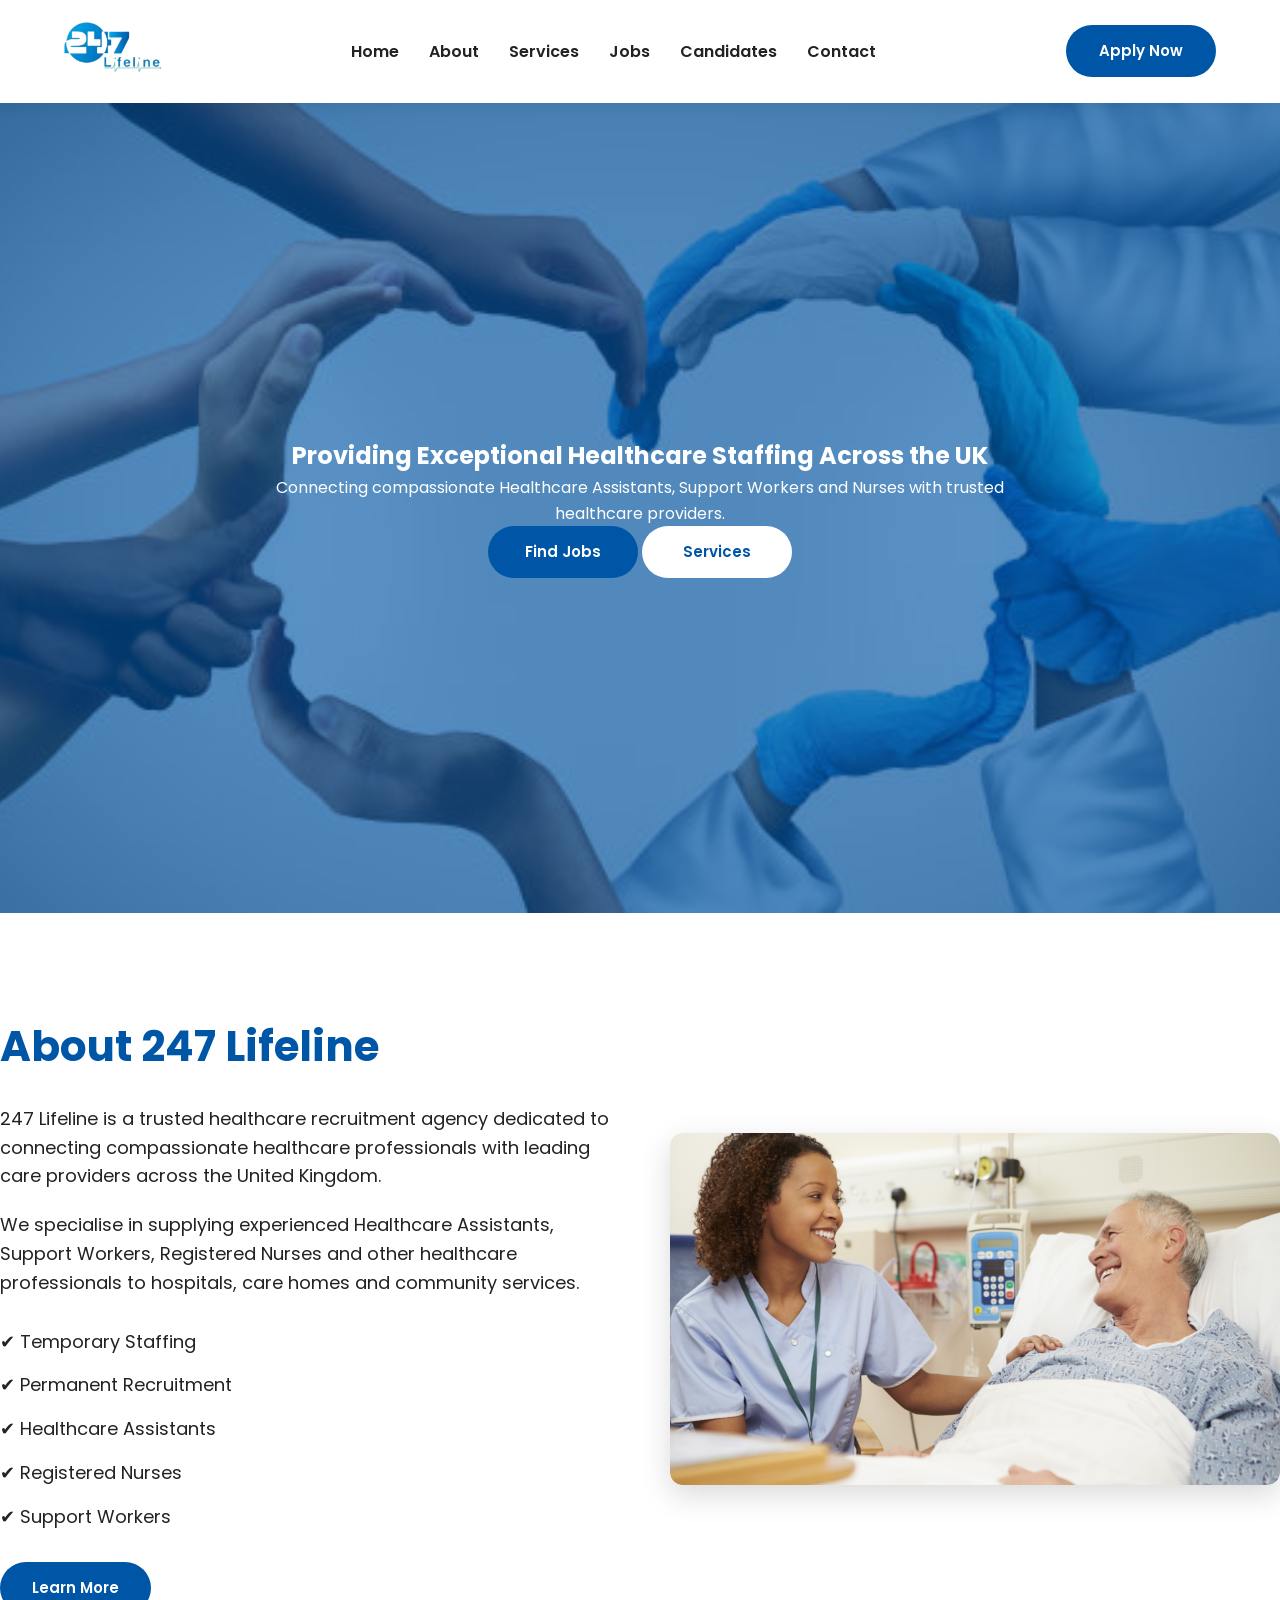
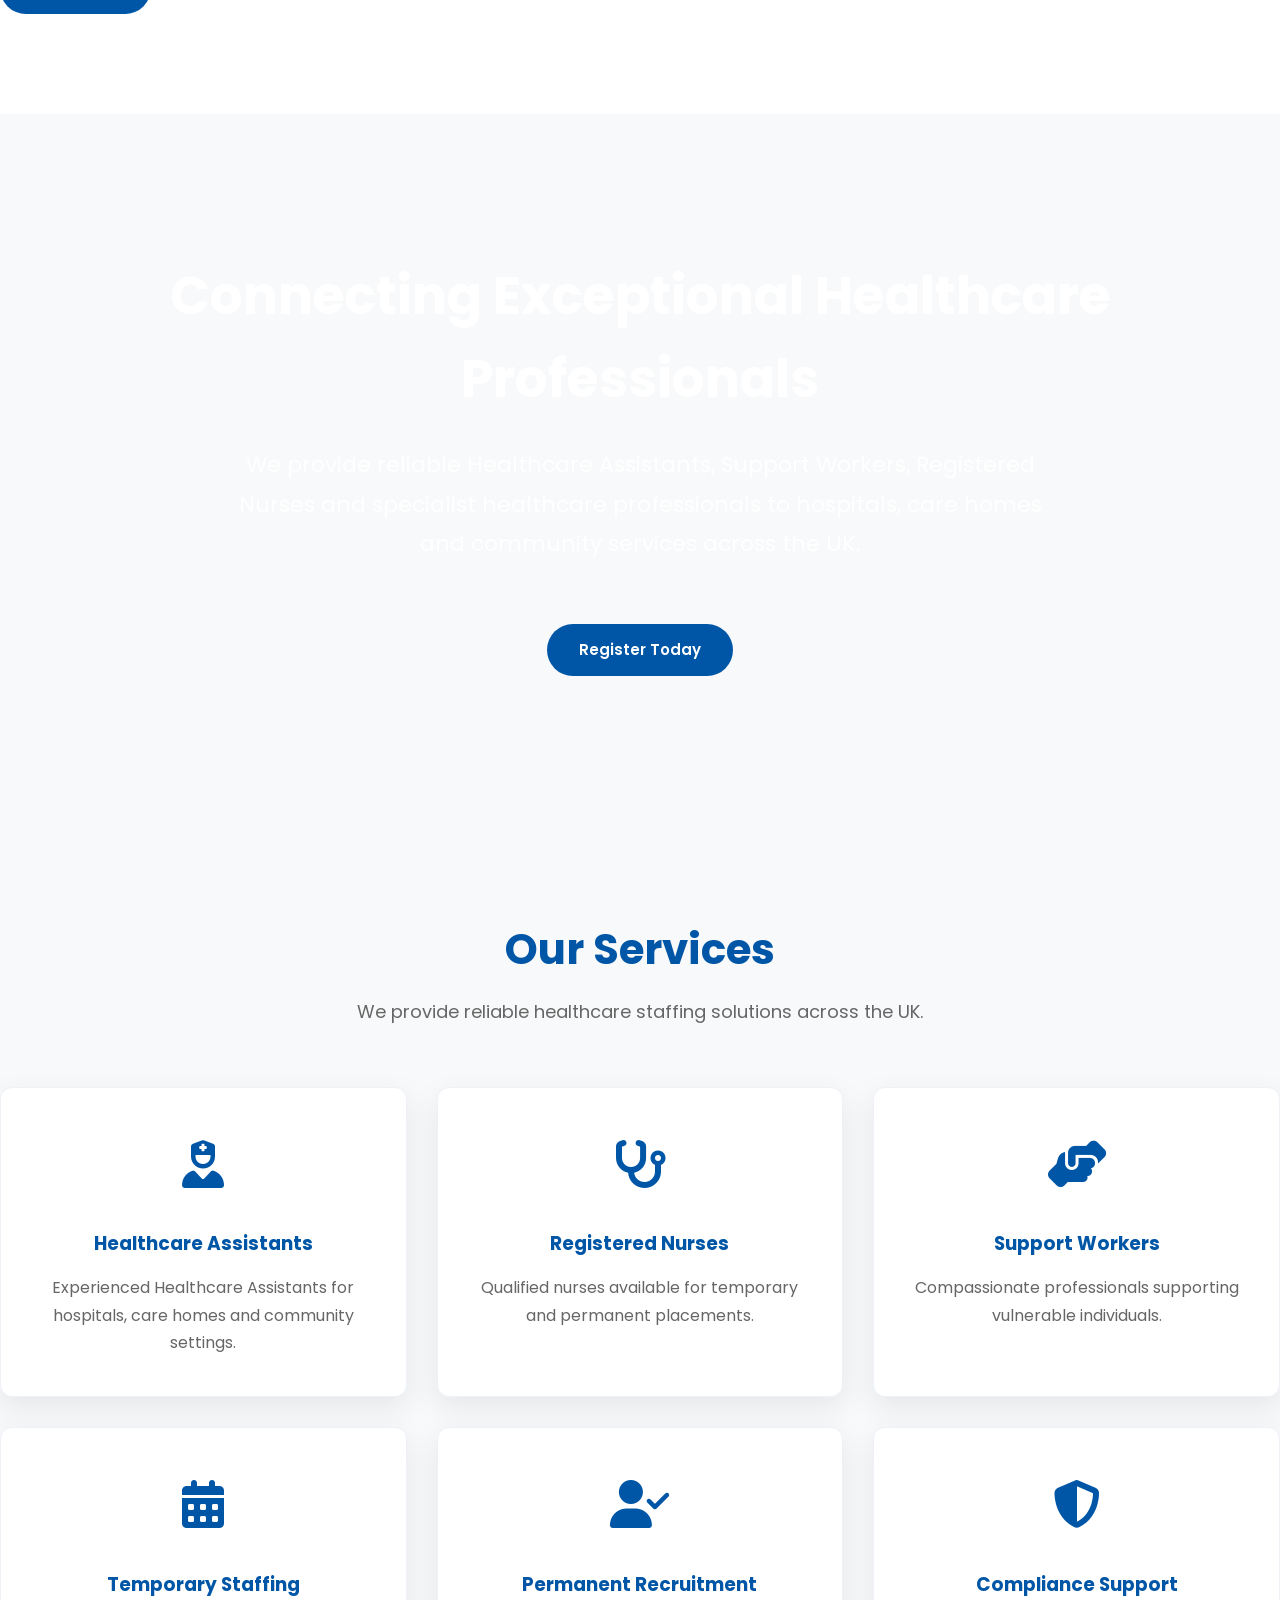
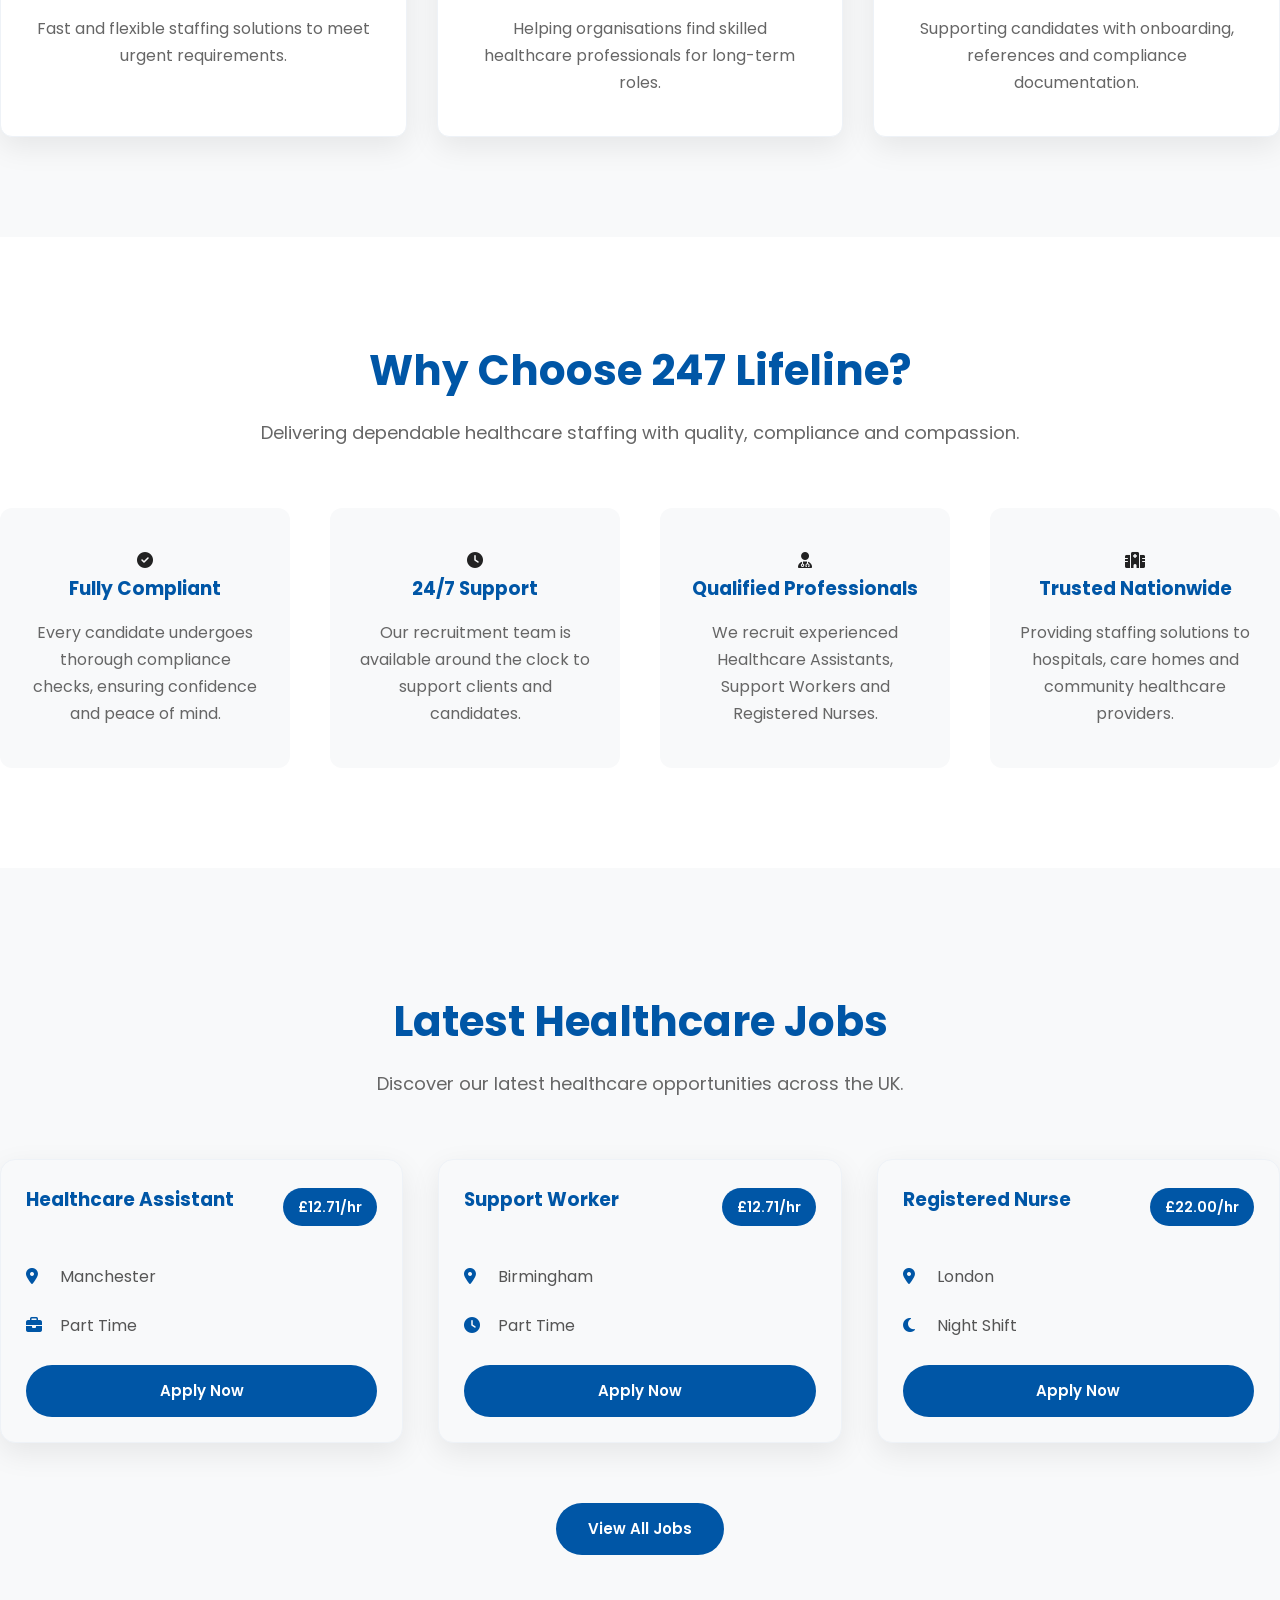
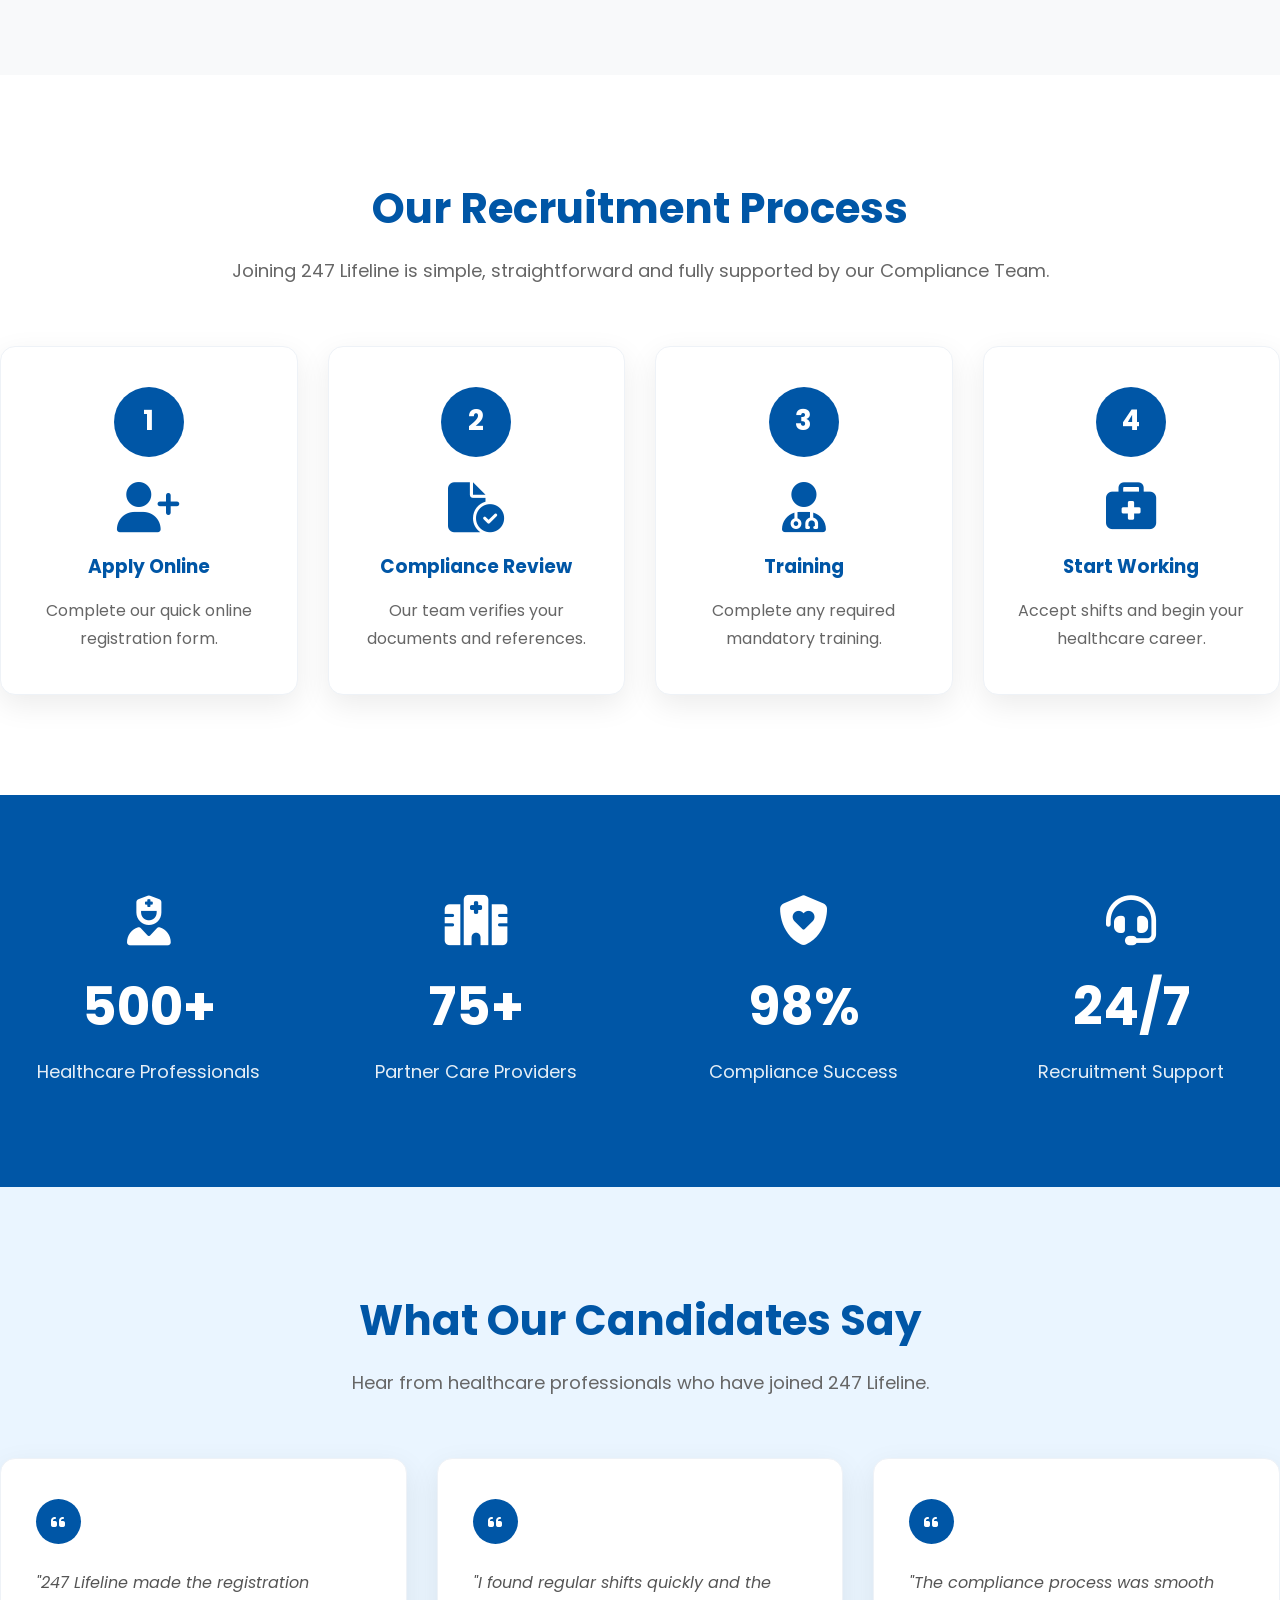
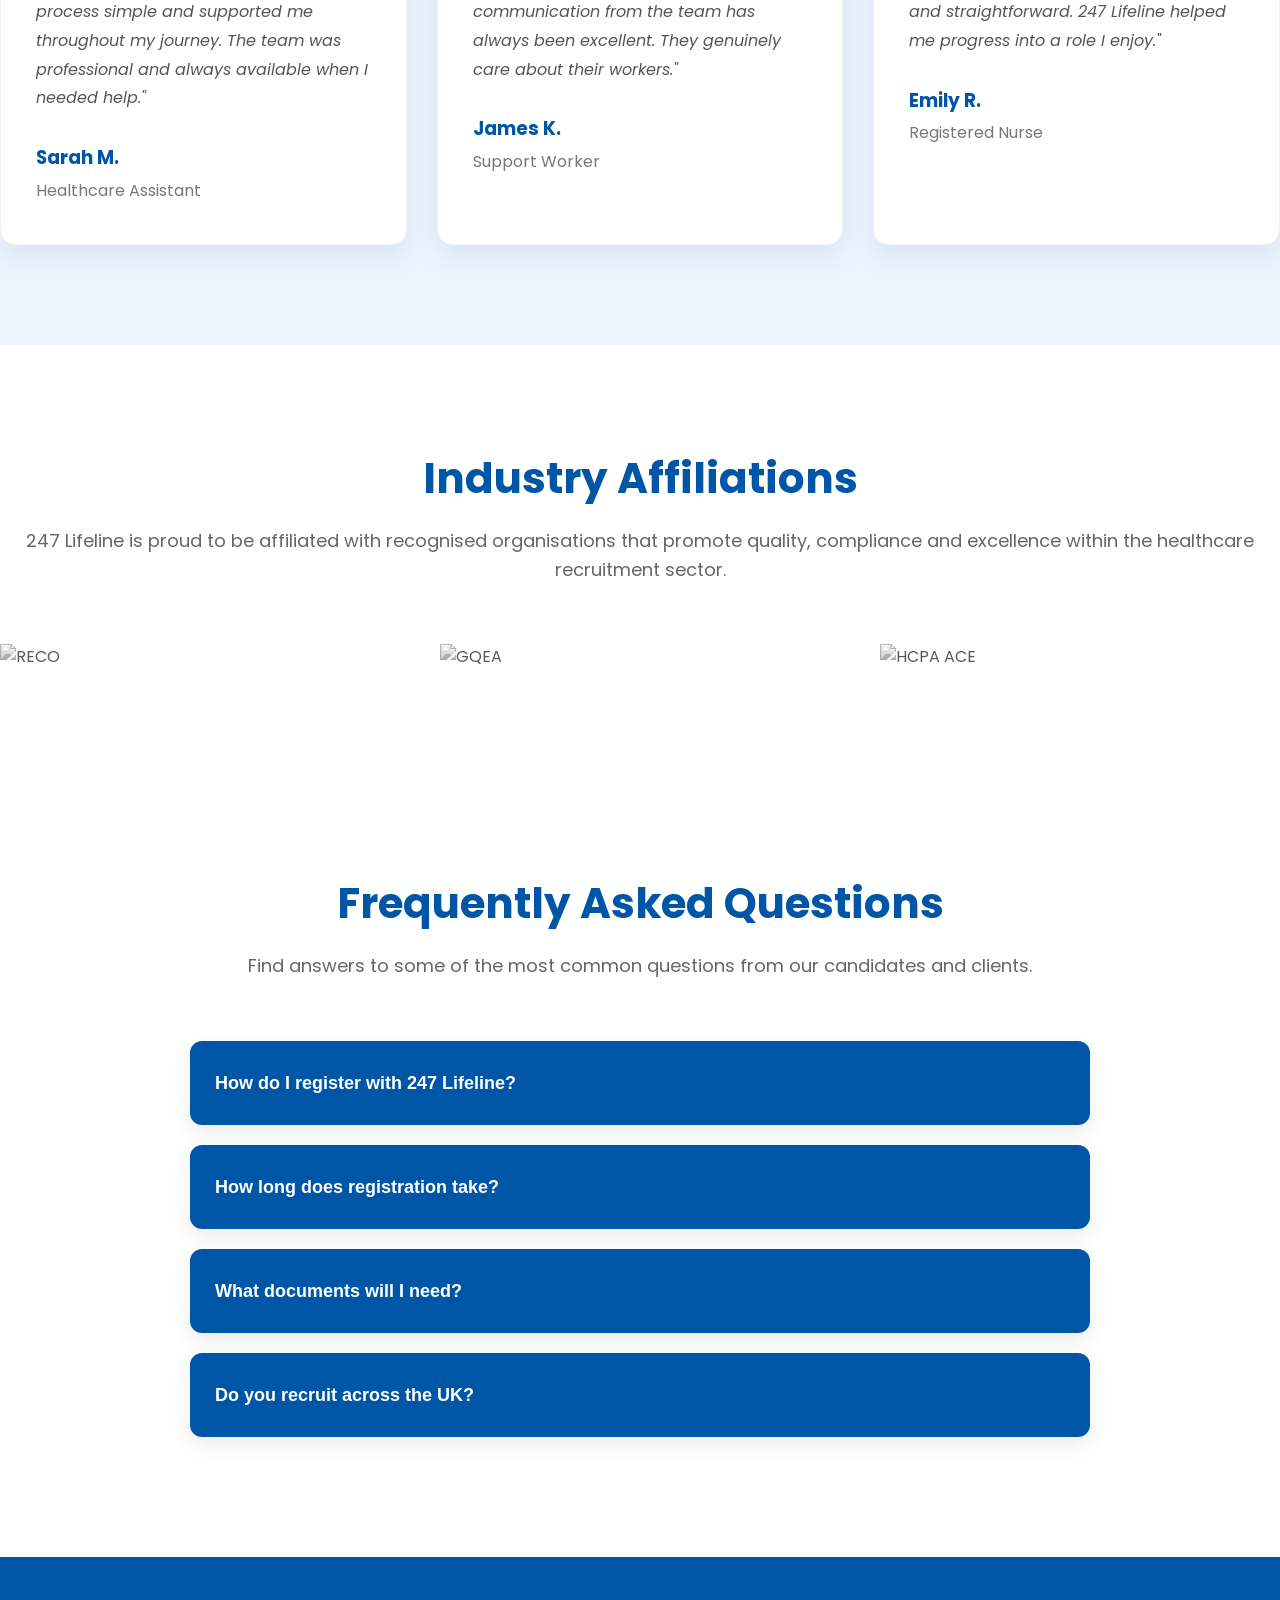
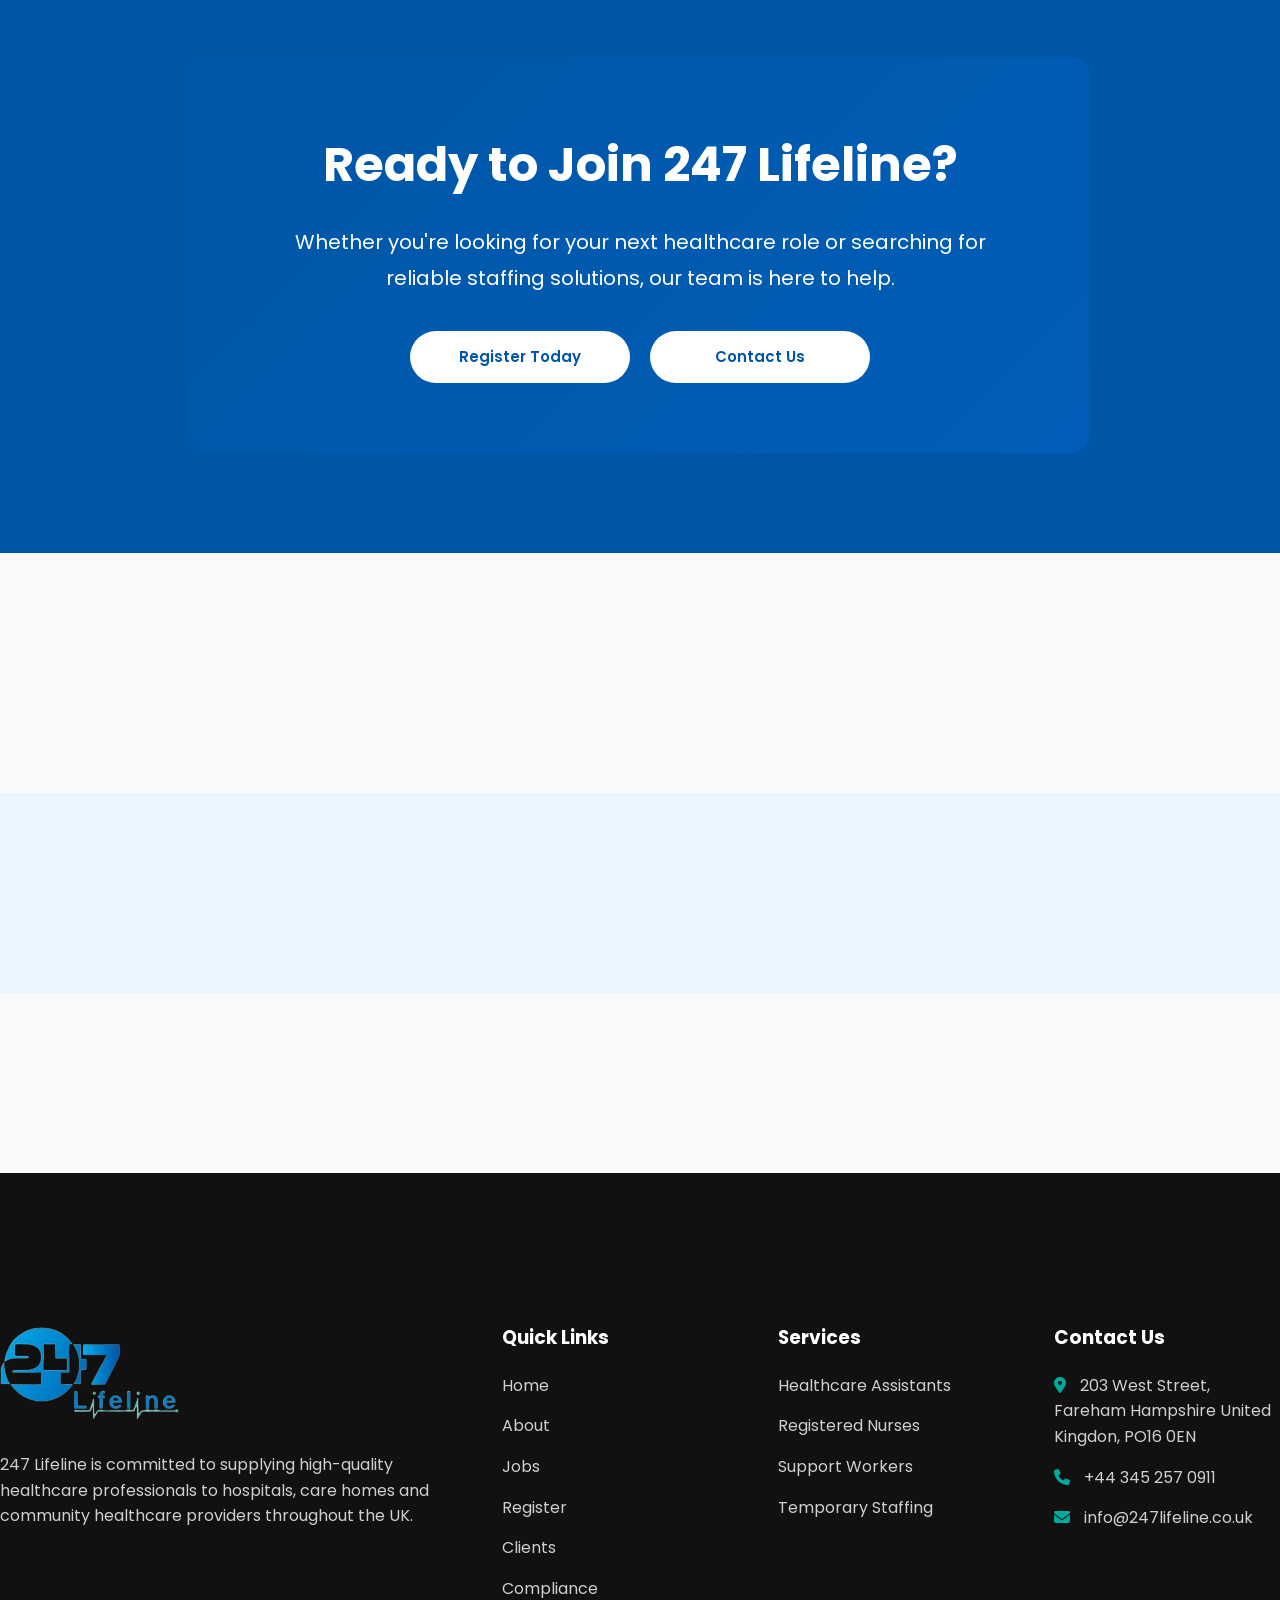
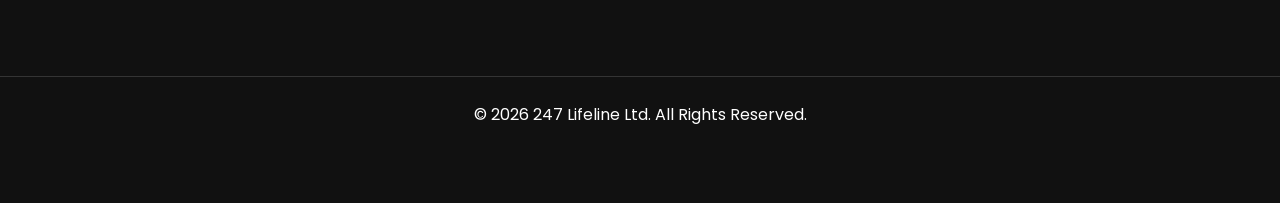
==== index.html @ 9b4f6981 "Add scroll animations and parallax effects" ====
<!DOCTYPE html>
<html lang="en">

<head>

    <meta charset="UTF-8">

    <meta name="viewport" content="width=device-width, initial-scale=1.0">

    <title>247 Lifeline | Healthcare Recruitment Specialists</title>

    <link rel="preconnect" href="https://fonts.googleapis.com">

    <link rel="preconnect" href="https://fonts.gstatic.com" crossorigin>

    <link href="https://fonts.googleapis.com/css2?family=Poppins:wght@300;400;500;600;700;800&display=swap"
          rel="stylesheet">

    <link rel="stylesheet"
          href="https://cdnjs.cloudflare.com/ajax/libs/font-awesome/6.7.2/css/all.min.css">

    <link rel="stylesheet" href="CSS/style.css">

</head>

<body>

<header>
<nav class="navbar">

        <div class="logo">
    <a href="index.html">
        <img src="Images/247 Lifeline logo.png" alt="247 Lifeline Logo">
    </a>
</div>

<ul class="nav-links">

    <li><a href="index.html">Home</a></li>

    <li><a href="about.html">About</a></li>

    <li><a href="services.html">Services</a></li>

    <li><a href="jobs.html">Jobs</a></li>

    <li><a href="candidate-registration.html">Candidates</a></li>

    <li><a href="contact.html">Contact</a></li>

</ul>

        <a href="candidate-registration.html" class="btn">

                    Apply Now

                </a>
    </nav>
    </header>

    <!-- ===========================
     HERO SECTION
=========================== -->

<section id="hero">

    <!-- Background Slider -->

    <div class="hero-slider">

        <div class="slide" style="background-image:url('Images/hero.jpg');"></div>

        <div class="slide active" style="background-image:url('Images/hero1.jpg');"></div>

        <div class="slide" style="background-image:url('Images/hero2.jpg');"></div>

        <div class="slide" style="background-image:url('Images/hero3.jpg');"></div>

        <div class="slide" style="background-image:url('Images/hero4.jpg');"></div>

        <div class="slide" style="background-image:url('Images/hero5.jpg');"></div>

        <div class="slide" style="background-image:url('Images/hero6.jpg');"></div>

        <div class="slide" style="background-image:url('Images/hero7.jpg');"></div>

    </div>

    <!-- Blue Overlay -->

    <div class="hero-overlay"></div>

    <!-- Hero Content -->

    <div class="hero-content">

        <h1>

            Providing Exceptional Healthcare Staffing Across the UK

        </h1>

        <p>

            Connecting compassionate Healthcare Assistants,
            Support Workers and Nurses with trusted healthcare providers.

        </p>

        <div class="hero-buttons">

            <a href="jobs.html" class="btn">

                Find Jobs

            </a>

            <a href="services.html" class="btn btn-secondary">

                Services

            </a>

        </div>

    </div>

</section>

    <!-- ==========================================
     ABOUT SECTION
========================================== -->

<section id="about">

    <div class="container about-container">

        <div class="about-text">

            <h2 class="reveal-left">About 247 Lifeline</h2>

            <p class="reveal-left">
                247 Lifeline is a trusted healthcare recruitment agency
                dedicated to connecting compassionate healthcare professionals
                with leading care providers across the United Kingdom.
            </p>

            <p class="reveal-left">
                We specialise in supplying experienced Healthcare Assistants,
                Support Workers, Registered Nurses and other healthcare
                professionals to hospitals, care homes and community services.
            </p>

            <ul class="about-list reveal-left">

                <li>✔ Temporary Staffing</li>

                <li>✔ Permanent Recruitment</li>

                <li>✔ Healthcare Assistants</li>

                <li>✔ Registered Nurses</li>

                <li>✔ Support Workers</li>

            </ul>

            <a href="about.html" class="btn">
                Learn More
            </a>

        </div>

        <div class="about-image">

            <img src="Images/about.jpg"
                 alt="Healthcare Professionals">

        </div>

    </div>

</section>
<!-- ==========================================
     PARALLAX SECTION
========================================== -->

<section class="fixed-background-section">

    <div class="container">

        <h2 class="reveal-text">
            Connecting Exceptional Healthcare Professionals
        </h2>

        <p class="reveal-text">
            We provide reliable Healthcare Assistants, Support Workers,
            Registered Nurses and specialist healthcare professionals
            to hospitals, care homes and community services across the UK.
        </p>

        <a href="candidate-registration.html"
           class="btn reveal-text">

            Register Today

        </a>

    </div>

</section>

    <!-- ==========================================
     SERVICES SECTION
========================================== -->

<section id="services">

    <div class="container">

        <h2 class="section-title reveal-text">Our Services</h2>

        <p class="section-subtitle reveal-text">
            We provide reliable healthcare staffing solutions across the UK.
        </p>

        <div class="services-grid">

            <div class="service-card reveal-card">
                <div class="service-icon">
    <i class="fa-solid fa-user-nurse"></i>
</div>
                <h3>Healthcare Assistants</h3>
                <p>Experienced Healthcare Assistants for hospitals, care homes and community settings.</p>
            </div>

            <div class="service-card reveal-card">
                <div class="service-icon">
    <i class="fa-solid fa-stethoscope"></i>
</div>
                <h3>Registered Nurses</h3>
                <p>Qualified nurses available for temporary and permanent placements.</p>
            </div>

            <div class="service-card reveal-card">
                <div class="service-icon">
    <i class="fa-solid fa-handshake-angle"></i>
</div>
                <h3>Support Workers</h3>
                <p>Compassionate professionals supporting vulnerable individuals.</p>
            </div>

            <div class="service-card reveal-card">
                <div class="service-icon">
    <i class="fa-solid fa-calendar-days"></i>
</div>
                <h3>Temporary Staffing</h3>
                <p>Fast and flexible staffing solutions to meet urgent requirements.</p>
            </div>

            <div class="service-card reveal-card">
                <div class="service-icon">
    <i class="fa-solid fa-user-check"></i>
</div>
                <h3>Permanent Recruitment</h3>
                <p>Helping organisations find skilled healthcare professionals for long-term roles.</p>
            </div>

            <div class="service-card reveal-card">
                <div class="service-icon">
    <i class="fa-solid fa-shield-halved"></i>
</div>
                <h3>Compliance Support</h3>
                <p>Supporting candidates with onboarding, references and compliance documentation.</p>
            </div>

        </div>

    </div>

</section>

    <!-- ==========================================
     WHY CHOOSE US
========================================== -->

<section id="why-us">

    <div class="container">

        <h2 class="section-title">
            Why Choose 247 Lifeline?
        </h2>

        <p class="section-subtitle">
            Delivering dependable healthcare staffing with quality, compliance and compassion.
        </p>

        <div class="why-grid">

            <div class="why-card reveal-card">
                <i class="fa-solid fa-circle-check"></i>
                <h3>Fully Compliant</h3>
                <p>
                    Every candidate undergoes thorough compliance checks,
                    ensuring confidence and peace of mind.
                </p>
            </div>

            <div class="why-card">
                <i class="fa-solid fa-clock"></i>
                <h3>24/7 Support</h3>
                <p>
                    Our recruitment team is available around the clock to
                    support clients and candidates.
                </p>
            </div>

            <div class="why-card">
                <i class="fa-solid fa-user-doctor"></i>
                <h3>Qualified Professionals</h3>
                <p>
                    We recruit experienced Healthcare Assistants,
                    Support Workers and Registered Nurses.
                </p>
            </div>

            <div class="why-card">
                <i class="fa-solid fa-hospital"></i>
                <h3>Trusted Nationwide</h3>
                <p>
                    Providing staffing solutions to hospitals,
                    care homes and community healthcare providers.
                </p>
            </div>

        </div>

    </div>

</section><!-- ==========================================
     LATEST JOBS
========================================== -->

<section id="jobs">

    <div class="container">

        <h2 class="section-title">Latest Healthcare Jobs</h2>

        <p class="section-subtitle">
            Discover our latest healthcare opportunities across the UK.
        </p>

        <div class="jobs-grid">

            <!-- Job 1 -->

            <div class="job-card reveal-card">

                <div class="job-header">

                    <h3>Healthcare Assistant</h3>

                    <span class="salary">£12.71/hr</span>

                </div>

                <p><i class="fa-solid fa-location-dot"></i> Manchester</p>

                <p><i class="fa-solid fa-briefcase"></i> Part Time</p>

                <a href="jobs.html" class="btn">
                    Apply Now
                </a>

            </div>

            <!-- Job 2 -->

            <div class="job-card reveal-card">

                <div class="job-header">

                    <h3>Support Worker</h3>

                    <span class="salary">£12.71/hr</span>

                </div>

                <p><i class="fa-solid fa-location-dot"></i> Birmingham</p>

                <p><i class="fa-solid fa-clock"></i> Part Time</p>

                <a href="jobs.html" class="btn">
                    Apply Now
                </a>

            </div>

            <!-- Job 3 -->

            <div class="job-card reveal-card">

                <div class="job-header">

                    <h3>Registered Nurse</h3>

                    <span class="salary">£22.00/hr</span>

                </div>

                <p><i class="fa-solid fa-location-dot"></i> London</p>

                <p><i class="fa-solid fa-moon"></i> Night Shift</p>

                <a href="jobs.html" class="btn">
                    Apply Now
                </a>

            </div>

        </div>

        <div class="view-jobs">

            <a href="jobs.html" class="btn">
                View All Jobs
            </a>

        </div>

    </div>

</section> <!-- ==========================================
     RECRUITMENT PROCESS
========================================== -->

<section id="process">

    <div class="container">

        <h2 class="section-title">

            Our Recruitment Process

        </h2>

        <p class="section-subtitle">

            Joining 247 Lifeline is simple, straightforward and fully supported by our Compliance Team.

        </p>

        <div class="process-grid">

            <div class="process-card reveal-card">

                <div class="process-number">1</div>

                <i class="fa-solid fa-user-plus process-icon"></i>

                <h3>Apply Online</h3>

                <p>

                    Complete our quick online registration form.

                </p>

            </div>

            <div class="process-card reveal-card">

                <div class="process-number">2</div>

                <i class="fa-solid fa-file-circle-check process-icon"></i>

                <h3>Compliance Review</h3>

                <p>

                    Our team verifies your documents and references.

                </p>

            </div>

            <div class="process-card reveal-card">

                <div class="process-number">3</div>

                <i class="fa-solid fa-user-doctor process-icon"></i>

                <h3>Training</h3>

                <p>

                    Complete any required mandatory training.

                </p>

            </div>

            <div class="process-card reveal-card">

                <div class="process-number">4</div>

                <i class="fa-solid fa-briefcase-medical process-icon"></i>

                <h3>Start Working</h3>

                <p>

                    Accept shifts and begin your healthcare career.

                </p>

            </div>

        </div>

    </div>

</section>
<!-- ==========================================
     COMPANY STATS
========================================== -->

<section id="stats">

    <div class="container">

        <div class="stats-grid">

            <div class="stat-card reveal-card">

                <i class="fa-solid fa-user-nurse stat-icon"></i>

                <h2>500+</h2>

                <p>Healthcare Professionals</p>

            </div>

            <div class="stat-card reveal-card">

                <i class="fa-solid fa-hospital stat-icon"></i>

                <h2>75+</h2>

                <p>Partner Care Providers</p>

            </div>

            <div class="stat-card reveal-card">

                <i class="fa-solid fa-shield-heart stat-icon"></i>

                <h2>98%</h2>

                <p>Compliance Success</p>

            </div>

            <div class="stat-card reveal-card">

                <i class="fa-solid fa-headset stat-icon"></i>

                <h2>24/7</h2>

                <p>Recruitment Support</p>

            </div>

        </div>

    </div>

</section>
<!-- ==========================================
     TESTIMONIALS SECTION
========================================== -->

<section id="testimonials">

    <div class="container">

        <h2 class="section-title">

            What Our Candidates Say

        </h2>


        <p class="section-subtitle">

            Hear from healthcare professionals who have joined 247 Lifeline.

        </p>



        <div class="testimonial-grid">


            <div class="testimonial-card reveal-card">

                <div class="quote-icon">

                    <i class="fa-solid fa-quote-left"></i>

                </div>


                <p>

                    "247 Lifeline made the registration process simple and supported me throughout my journey. 
                    The team was professional and always available when I needed help."

                </p>


                <h3>
                    Sarah M.
                </h3>


                <span>
                    Healthcare Assistant
                </span>


            </div>




            <div class="testimonial-card reveal-card">

                <div class="quote-icon">

                    <i class="fa-solid fa-quote-left"></i>

                </div>


                <p>

                    "I found regular shifts quickly and the communication from the team has always been excellent.
                    They genuinely care about their workers."

                </p>


                <h3>
                    James K.
                </h3>


                <span>
                    Support Worker
                </span>


            </div>




            <div class="testimonial-card reveal-card">

                <div class="quote-icon">

                    <i class="fa-solid fa-quote-left"></i>

                </div>


                <p>

                    "The compliance process was smooth and straightforward.
                    247 Lifeline helped me progress into a role I enjoy."

                </p>


                <h3>
                    Emily R.
                </h3>


                <span>
                    Registered Nurse
                </span>


            </div>


        </div>


    </div>


</section>
<!-- ==========================================
     TRUSTED PARTNERS
========================================== -->

<section id="partners">

    <div class="container">

        <h2 class="section-title">

            Industry Affiliations

        </h2>

        <p class="section-subtitle">

            247 Lifeline is proud to be affiliated with recognised organisations that promote quality, compliance and excellence within the healthcare recruitment sector.

        </p>

        <div class="partners-grid">

            <img src="Images/logos/reco.png" alt="RECO">

            <img src="Images/logos/gqea.png" alt="GQEA">

<img src="Images/logos/ace.png" alt="HCPA ACE">



        </div>

    </div>

</section>

<!-- ==========================================
     FAQ SECTION
========================================== -->

<section id="faq">

    <div class="container">

        <h2 class="section-title">

            Frequently Asked Questions

        </h2>

        <p class="section-subtitle">

            Find answers to some of the most common questions from our candidates and clients.

        </p>

        <div class="faq-container">

            <div class="faq-item reveal-card">

                <button class="faq-question">

                    How do I register with 247 Lifeline?

                    <span>+</span>

                </button>

                <div class="faq-answer">

                    <p>

                        Complete our online registration form, upload your documents and our Compliance Team will guide you through every step of the onboarding process.

                    </p>

                </div>

            </div>

            <div class="faq-item reveal-card">

                <button class="faq-question">

                    How long does registration take?

                    <span>+</span>

                </button>

                <div class="faq-answer">

                    <p>

                        Registration times vary depending on how quickly all required documents and references are received. Our team works hard to complete the process as efficiently as possible.

                    </p>

                </div>

            </div>

            <div class="faq-item reveal-card">

                <button class="faq-question">

                    What documents will I need?

                    <span>+</span>

                </button>

                <div class="faq-answer">

                    <p>

                        Typically you'll need proof of identity, Right to Work documentation, DBS (if applicable), mandatory training certificates and professional references.

                    </p>

                </div>

            </div>

            <div class="faq-item reveal-card">

                <button class="faq-question">

                    Do you recruit across the UK?

                    <span>+</span>

                </button>

                <div class="faq-answer">

                    <p>

                        Yes. We provide healthcare recruitment services for organisations across England, Scotland and Wales.

                    </p>

                </div>

            </div>

        </div>

    </div>

</section>
<!-- ==========================================
     CALL TO ACTION
========================================== -->

<section id="cta">

    <div class="container">

        <div class="cta-box">

            <h2>

                Ready to Join 247 Lifeline?

            </h2>

            <p>

                Whether you're looking for your next healthcare role or searching for reliable staffing solutions, our team is here to help.

            </p>

            <div class="cta-buttons">

                <a href="candidate-registration.html" class="btn">

                    Register Today

                </a>

                <a href="contact.html" class="btn btn-secondary">

                    Contact Us

                </a>

            </div>

        </div>

    </div>

</section>

    <!-- Latest Jobs -->
    <section id="jobs">

    </section>

    <!-- Testimonials -->
    <section id="testimonials">

    </section>

    <!-- Contact -->
    <section id="contact">

    </section>

    <!-- Footer -->
    <footer>

    </footer>

    <script src="JS/main.js"></script>
    <!-- ==========================================
     FOOTER
========================================== -->

<footer class="site-footer">


    <div class="container footer-grid">

        <div>

            <img src="Images/247 Lifeline logo.png" alt="247 Lifeline Logo" class="footer-logo">

            <p>

                247 Lifeline is committed to supplying high-quality healthcare professionals
                to hospitals, care homes and community healthcare providers throughout the UK.

            </p>

        </div>

        <div>

            <h3>Quick Links</h3>

            <ul>

                <li><a href="index.html">Home</a></li>

                <li><a href="#about">About</a></li>

                <li><a href="jobs.html">Jobs</a></li>

                <li><a href="candidate-registration.html">Register</a></li>

                <li><a href="clients.html">Clients</a></li>

                <li><a href="compliance.html">Compliance</a></li>

            </ul>

        </div>

        <div>

            <h3>Services</h3>

            <ul>

                <li>Healthcare Assistants</li>

                <li>Registered Nurses</li>

                <li>Support Workers</li>

                <li>Temporary Staffing</li>

            </ul>

        </div>

        <div>

            <h3>Contact Us</h3>

            <p>
                <i class="fa-solid fa-location-dot"></i>
                203 West Street, Fareham
Hampshire
United Kingdon,

PO16 0EN
            </p>

            <p>
                <i class="fa-solid fa-phone"></i>
                +44 345 257 0911
            </p>

            <p>
                <i class="fa-solid fa-envelope"></i>
                info@247lifeline.co.uk
            </p>

        </div>

    </div>

    <div class="footer-bottom">

        © 2026 247 Lifeline Ltd. All Rights Reserved.

    </div>

</footer>
<script src="JS/main.js"></script>
<script src="JS/faq.js"></script>
<script src="JS/slider.js"></script>
<script src="JS/scroll-animation.js"></script>

</body>
</html>
---- CSS/style.css ----
/* ==========================================
   COLOUR VARIABLES
========================================== */

:root {

    --primary: #0056A6;

    --secondary: #00A99D;

    --dark: #222222;

    --text: #555555;

    --light: #f8f9fa;

    --white: #ffffff;

}/* ===========================
   RESET
=========================== */

*{
    margin:0;
    padding:0;
    box-sizing:border-box;
}

body {

    font-family: 'Poppins', sans-serif;

    background: var(--light);

    color: var(--dark);

    line-height: 1.6;

}

a{

    text-decoration:none;

}

ul{

    list-style:none;

}

img{

    max-width:100%;

}
*{

    transition:
        background .25s,
        color .25s,
        border-color .25s;

}
/* ==========================================
   NAVIGATION
========================================== */

header{

    position:sticky;

    top:0;

    left:0;

    width:100%;

    background:white;

    z-index:9999;

    box-shadow:0 2px 15px rgba(0,0,0,.08);

}

.navbar{

    width:90%;
    max-width:1200px;
    margin:auto;

    display:flex;
    align-items:center;

    padding:20px 0;

}

.logo img {
    height: 55px;
    width: auto;
}

.nav-links{

    display:flex;
    gap:30px;

    list-style:none;

    margin-left:auto;
    margin-right:auto;

}

.nav-links a{

    position:relative;

    text-decoration:none;

    color:var(--dark);

    font-weight:600;

    transition:.3s;

}.nav-links a::after{

    content:"";

    position:absolute;

    left:0;

    bottom:-8px;

    width:0;

    height:3px;

    background:var(--primary);

    transition:.3s;

    border-radius:20px;

}

.nav-links a:hover::after{

    width:100%;

}

.nav-links a:hover{

    color:var(--primary);

}

.nav-links a:hover {
    color: #0056A6;
}

.btn{

    display:inline-flex;

    align-items:center;

    justify-content:center;

    gap:8px;

    background:var(--primary);

    color:#fff;

    padding:14px 32px;

    min-width:150px;

    border:none;

    border-radius:50px;

    font-size:15px;

    font-weight:600;

    cursor:pointer;

    transition:.3s ease;

}

.btn:hover{

    transform:translateY(-3px);

    box-shadow:0 10px 20px rgba(0,0,0,.15);

}

.btn:hover {
    background: #003f7d;
}

/* Secondary Button */
.btn-secondary {
    background: white;
    color: #0056A6;
}

.btn-secondary:hover {
    background: #f2f2f2;
}

/* ==========================================
   HERO SLIDER
========================================== */

#hero{

    position:relative;

    height:90vh;

    overflow:hidden;

    display:flex;

    justify-content:center;

    align-items:center;

    text-align:center;

}

.hero-slider{

    position:absolute;

    inset:0;

}

.slide{

    position:absolute;

    inset:0;

    background-size:cover;

    background-position:center;

    opacity:0;

    transition:opacity 2s ease-in-out;

    transform:scale(1);

    animation:zoom 20s linear infinite;

}

.slide.active{

    opacity:1;

}

.hero-overlay{

    position:absolute;

    inset:0;

    background:rgba(0,86,166,.65);

    z-index:1;

}

.hero-content{

    position:relative;

    z-index:2;

    color:white;

    width:min(90%,800px);

}

@keyframes zoom{

    from{

        transform:scale(1);

    }

    to{

        transform:scale(1.08);

    }

}
/* ==========================================
   ABOUT SECTION
========================================== */

#about {

    padding: 100px 0;

    background: white;

}

.about-container {

    display: flex;

    justify-content: space-between;

    align-items: center;

    gap: 60px;

}

.about-text {

    flex: 1;

}

.about-text h2 {

    font-size: 42px;

    color: #0056A6;

    margin-bottom: 25px;

}

.about-text p {

    margin-bottom: 20px;

    font-size: 18px;

}

.about-list {

    margin: 30px 0;

}

.about-list li {

    margin-bottom: 15px;

    font-size: 18px;

}

.about-image {

    flex: 1;

}

.about-image img {

    width: 100%;

    border-radius: 12px;

    box-shadow: 0 10px 30px rgba(0,0,0,.15);

}section{

    padding:90px 0;

}
/* ==========================================
   SERVICES SECTION
========================================== */

#services {
    padding: 100px 0;
    background: #f8f9fa;
}

.section-title {
    text-align: center;
    font-size: 42px;
    color: #0056A6;
    margin-bottom: 15px;
}

.section-subtitle {
    text-align: center;
    margin-bottom: 60px;
    font-size: 18px;
    color: #666;
}

.services-grid {
    display: grid;
    grid-template-columns: repeat(3, 1fr);
    gap: 30px;
}

.service-card {
    background: white;
    padding: 40px 30px;
    border-radius: 12px;
    text-align: center;
    transition: .3s;
    box-shadow: 0 10px 30px rgba(0,0,0,.08);
}

.service-card:hover {
    transform: translateY(-8px);
    box-shadow: 0 20px 40px rgba(0,0,0,.15);
}

.service-icon {

    font-size: 48px;

    color: var(--primary);

    margin-bottom: 25px;

}

.service-card h3 {
    margin-bottom: 15px;
    color: #0056A6;
}

.service-card p {
    color: #666;
    line-height: 1.7;
}section{

    padding:90px 0;

}
/* ==========================================
   WHY CHOOSE US
========================================== */

#why-us {

    padding: 100px 0;

    background: white;

}

.why-grid {

    display: grid;

    grid-template-columns: repeat(4, 1fr);

    gap: 40px;

}

.why-card {

    background: #f8f9fa;

    padding: 40px 30px;

    border-radius: 12px;

    text-align: center;

    transition: .3s;

}

.why-card:hover {

    transform: translateY(-8px);

    box-shadow: 0 10px 30px rgba(0,0,0,.10);

}

.why-icon {

    font-size: 45px;

    color: var(--primary);

    margin-bottom: 25px;

}

.why-card h3 {

    margin-bottom: 15px;

    color: #0056A6;

}

.why-card p {

    color: #666;

    line-height: 1.7;

}/* ==========================================
   LATEST JOBS
========================================== */

#jobs {

    padding: 120px 0;

    background: var(--light);

}

.jobs-grid {

    display: grid;

    grid-template-columns: repeat(3, 1fr);

    gap: 30px;

    margin-top: 60px;

}

.job-card {

    background: var(--white);

    padding: 35px;

    border-radius: 15px;

    box-shadow: 0 10px 30px rgba(248, 247, 247, 0.08);

    transition: .3s;

    display:flex;

    flex-direction:column;

    justify-content:space-between;

}

.job-card:hover {

    transform: translateY(-10px);

    box-shadow: 0 20px 40px rgba(0,0,0,.15);

}

.job-header {

    display: flex;

    justify-content: space-between;

    align-items: center;

    margin-bottom: 20px;

}

.job-header h3 {

    color: var(--primary);

}

.salary {

    background: var(--primary);

    color: white;

    padding: 8px 15px;

    border-radius: 30px;

    font-size: 14px;

    font-weight: 600;

}

.job-card p {

    margin: 15px 0;

    color: var(--text);

}

.job-card i {

    color: var(--primary);

    margin-right: 10px;

}

.job-card .btn {

    margin-top: 20px;

    display: inline-block;

}

.view-jobs {

    text-align: center;

    margin-top: 60px;

}/* ==========================================
   FOOTER
========================================== */

footer {

    background: #0B1F3A;

    color: white;

    padding-top: 80px;

}

.footer-grid {

    display: grid;

    grid-template-columns: 2fr 1fr 1fr 1fr;

    gap: 50px;

}

.footer-logo {

    width: 180px;

    margin-bottom: 20px;

}

.footer-grid h3 {

    margin-bottom: 20px;

    color: white;

}

.footer-grid p,
.footer-grid li {

    margin-bottom: 15px;

    color: rgba(255,255,255,.8);

}

.footer-grid ul {

    padding: 0;

}

.footer-grid a {

    color: rgba(255,255,255,.8);

    transition: .3s;

}

.footer-grid a:hover {

    color: white;

}

.footer-grid i {

    color: var(--secondary);

    margin-right: 10px;

}

.footer-bottom {

    margin-top: 60px;

    padding: 25px;

    text-align: center;

    border-top: 1px solid rgba(255,255,255,.15);

}/* ==========================================
   PAGE HEADER
========================================== */

.page-header{

    background:linear-gradient(
        rgba(0,86,166,.90),
        rgba(0,86,166,.90)
    ),
    url("../Images/hero.jpg");

    background-size:cover;

    background-position:center;

    color:white;

    text-align:center;

    padding:120px 0;

}

.page-header h1{

    font-size:54px;

    margin-bottom:20px;

}

.page-header p{

    font-size:20px;

}.required {

    color: red;

}
/* ==========================================
   RECRUITMENT PROCESS
========================================== */

#process{

    padding:100px 0;

    background:white;

}

.process-grid{

    display:grid;

    grid-template-columns:repeat(4,1fr);

    gap:30px;

    margin-top:35px;

}

.process-card{

    position:relative;

    background:#fff;

    padding:40px 30px;

    text-align:center;

    border-radius:15px;

    box-shadow:0 10px 30px rgba(0,0,0,.08);

    transition:.3s;

}

.process-card:hover{

    transform:translateY(-10px);

}

.process-number{

    width:50px;

    height:50px;

    background:var(--primary);

    color:white;

    border-radius:50%;

    display:flex;

    align-items:center;

    justify-content:center;

    font-weight:bold;

    margin:0 auto 20px;

}

.process-icon{

    font-size:50px;

    color:var(--primary);

    margin-bottom:20px;

}

.process-card h3{

    color:var(--primary);

    margin-bottom:15px;

}

.process-card p{

    color:#666;

    line-height:1.8;

}/* ==========================================
   COMPANY STATS
========================================== */

#stats{

    padding:100px 0;

    background:var(--primary);

}

.stats-grid{

    display:grid;

    grid-template-columns:repeat(4,1fr);

    gap:30px;

}

.stat-card{

    text-align:center;

    color:white;

}

.stat-icon{

    font-size:50px;

    margin-bottom:20px;

}

.stat-card h2{

    font-size:52px;

    margin-bottom:10px;

    font-weight:700;

}

.stat-card p{

    font-size:18px;

    opacity:.9;

}
/* ==========================================
   TESTIMONIALS
========================================== */


#testimonials{

    padding:100px 0;

    background:#eaf5ff;

}



.testimonial-grid{

    display:grid;

    grid-template-columns:repeat(3,1fr);

    gap:30px;

    margin-top:35px;

}



.testimonial-card{

    background:white;

    padding:40px 35px;

    border-radius:15px;

    box-shadow:0 10px 30px rgba(0,0,0,.08);

    position:relative;

}



.quote-icon{

    width:45px;

    height:45px;

    background:var(--primary);

    color:white;

    border-radius:50%;

    display:flex;

    align-items:center;

    justify-content:center;

    margin-bottom:25px;

}



.testimonial-card p{

    font-size:16px;

    color:#555;

    line-height:1.8;

    font-style:italic;

    margin-bottom:30px;

}



.testimonial-card h3{

    color:var(--primary);

    margin-bottom:5px;

}



.testimonial-card span{

    color:#777;

}
/* ==========================================
   TRUSTED PARTNERS
========================================== */

#partners{

    padding:100px 0;

    background:white;

}

.partners-grid{

    display:grid;

    grid-template-columns:repeat(3,1fr);

    gap:40px;

    align-items:center;

    margin-top:35px;

}

.partners-grid img{

    width:100%;

    max-height:90px;

    object-fit:contain;

    filter:grayscale(100%);

    opacity:.75;

    transition:.3s;

}

.partners-grid img:hover{

    filter:none;

    opacity:1;

    transform:scale(1.08);

}
/* ==========================================
   FAQ
========================================== */

#faq{

    padding:100px 0;

    background:#f8f9fa;

}

.faq-container{

    max-width:900px;

    margin:60px auto 0;

}

.faq-item{

    background:white;

    margin-bottom:20px;

    border-radius:10px;

    overflow:hidden;

    box-shadow:0 5px 20px rgba(0,0,0,.08);

}

.faq-question{

    width:100%;

    background:white;

    border:none;

    padding:25px;

    font-size:18px;

    font-weight:600;

    display:flex;

    justify-content:space-between;

    align-items:center;

    cursor:pointer;

}

.faq-question span{

    font-size:30px;

    color:var(--primary);

}




/* ==========================================
   CALL TO ACTION
========================================== */

#cta{

    padding:100px 0;

    background:var(--primary);

}

.cta-box{

    text-align:center;

    color:white;

    max-width:900px;

    margin:auto;

}

.cta-box h2{

    font-size:48px;

    margin-bottom:20px;

}

.cta-box p{

    font-size:20px;

    margin-bottom:40px;

    line-height:1.8;

}

.cta-buttons{

    display:flex;

    justify-content:center;

    gap:20px;

    flex-wrap:wrap;

}

#cta .btn{

    min-width:220px;

    text-align:center;

}

#cta .btn-secondary{

    background:white;

    color:var(--primary);

}

#cta .btn-secondary:hover{

    background:#f2f2f2;

}
/* ==========================================
   ABOUT HERO
========================================== */

#about-hero{

    height:55vh;

    display:flex;

    align-items:center;

    justify-content:center;

    text-align:center;

    color:white;

    background:

    linear-gradient(

    rgba(0,86,166,.82),

    rgba(0,86,166,.82)

    ),

    url("../Images/about.jpg");

    background-size:cover;

    background-position:center;

}

.about-hero-content{

    max-width:800px;

}

.about-hero-content h1{

    font-size:60px;

    margin-bottom:20px;

}

.about-hero-content p{

    font-size:22px;

}
/* ==========================================
   PAGE BANNER
========================================== */

.page-banner{

    background:linear-gradient(
        rgba(0,86,166,.85),
        rgba(0,86,166,.85)
    ),
    url("../Images/hero.jpg");

    background-size:cover;

    background-position:center;

    color:white;

    text-align:center;

    padding:120px 20px;

}

.page-banner h1{

    font-size:54px;

    margin-bottom:20px;

}

.page-banner p{

    font-size:20px;

    max-width:700px;

    margin:auto;

}
/* ==========================================
   WHO WE ARE
========================================== */

#who-we-are{

    padding:100px 0;

    background:white;

}

#who-we-are .about-container{

    display:flex;

    align-items:center;

    justify-content:space-between;

    gap:70px;

}

#who-we-are .about-text{

    flex:1;

}

#who-we-are h2{

    font-size:46px;

    color:var(--primary);

    margin-bottom:25px;

}

#who-we-are p{

    font-size:18px;

    color:var(--text);

    margin-bottom:22px;

    line-height:1.9;

}

#who-we-are .about-image{

    flex:1;

}

#who-we-are img{

    width:100%;

    border-radius:15px;

    box-shadow:0 20px 50px rgba(0,0,0,.15);

}
/* ==========================================
   MISSION & VISION
========================================== */

#mission-vision{

    padding:100px 0;

    background:var(--light);

}

.mission-grid{

    display:grid;

    grid-template-columns:repeat(auto-fit,minmax(320px,1fr));

    gap:40px;

    margin-top:35px;

}

.mission-card{

    background:white;

    padding:50px 40px;

    border-radius:15px;

    text-align:center;

    box-shadow:0 15px 40px rgba(0,0,0,.08);

    transition:.3s;

}

.mission-card:hover{

    transform:translateY(-8px);

}

.mission-icon{

    width:90px;

    height:90px;

    margin:auto;

    border-radius:50%;

    background:var(--primary);

    color:white;

    display:flex;

    justify-content:center;

    align-items:center;

    font-size:38px;

    margin-bottom:25px;

}

.mission-card h3{

    color:var(--primary);

    margin-bottom:20px;

    font-size:30px;

}

.mission-card p{

    color:var(--text);

    line-height:1.9;

    font-size:17px;

}
/* ==========================================
   CORE VALUES
========================================== */

#core-values{

    padding:100px 0;

    background:white;

}

.values-grid{

    display:grid;

    grid-template-columns:repeat(4,1fr);

    gap:30px;

    margin-top:35px;

}

.value-card{

    background:var(--light);

    padding:40px 30px;

    border-radius:15px;

    text-align:center;

    transition:.3s;

    box-shadow:0 10px 30px rgba(0,0,0,.08);

}

.value-card:hover{

    transform:translateY(-10px);

    box-shadow:0 20px 40px rgba(0,0,0,.12);

}

.value-icon{

    width:80px;

    height:80px;

    margin:auto;

    margin-bottom:25px;

    border-radius:50%;

    background:var(--primary);

    color:white;

    display:flex;

    justify-content:center;

    align-items:center;

    font-size:34px;

}

.value-card h3{

    color:var(--primary);

    margin-bottom:15px;

    font-size:24px;

}

.value-card p{

    color:var(--text);

    line-height:1.8;

}
/* ==========================================
   WHY CLIENTS TRUST US
========================================== */

#why-trust-us{

    padding:100px 0;

    background:var(--light);

}

.trust-grid{

    display:grid;

    grid-template-columns:repeat(4,1fr);

    gap:30px;

    margin-top:35px;

}

.trust-card{

    background:white;

    padding:40px 30px;

    border-radius:15px;

    text-align:center;

    box-shadow:0 10px 30px rgba(0,0,0,.08);

    transition:.3s;

}

.trust-card:hover{

    transform:translateY(-10px);

}

.trust-card i{

    font-size:46px;

    color:var(--primary);

    margin-bottom:20px;

}

.trust-card h3{

    color:var(--primary);

    margin-bottom:15px;

}

.trust-card p{

    color:var(--text);

    line-height:1.8;

}
.service-card,
.job-card,
.value-card,
.trust-card,
.testimonial-card,
.process-card{

    border:1px solid #eef2f7;

}
.fade-up{

    animation:fadeUp .6s ease;

}

@keyframes fadeUp{

    from{

        opacity:0;

        transform:translateY(25px);

    }

    to{

        opacity:1;

        transform:translateY(0);

    }

}
/* ==========================================
   INDUSTRY AFFILIATIONS
========================================== */

#affiliations{

    padding:100px 0;

    background:white;

}

.affiliation-grid{

    display:grid;

    grid-template-columns:repeat(3,1fr);

    gap:40px;

    margin-top:35px;

}

.affiliation-card{

    background:var(--light);

    border-radius:15px;

    padding:40px;

    display:flex;

    justify-content:center;

    align-items:center;

    transition:.3s;

    box-shadow:0 10px 30px rgba(0,0,0,.08);

}

.affiliation-card:hover{

    transform:translateY(-8px);

}

.affiliation-card img{

    max-width:180px;

    max-height:90px;

    object-fit:contain;

}/* ==========================================
   ABOUT CTA
========================================== */

#about-cta{

    padding:100px 0;

    background:var(--primary);

    text-align:center;

    color:white;

}

#about-cta h2{

    font-size:42px;

    margin-bottom:20px;

}

#about-cta p{

    max-width:750px;

    margin:0 auto 40px;

    font-size:18px;

    line-height:1.8;

}

.cta-buttons{

    display:flex;

    justify-content:center;

    gap:20px;

    flex-wrap:wrap;

}

#about-cta .btn-secondary{

    background:white;

    color:var(--primary);

}

#about-cta .btn-secondary:hover{

    background:#f2f2f2;

}/* ==========================================
   FOOTER
========================================== */

footer{

    background:#222;

    color:white;

    padding-top:80px;

}

.footer-grid{

    display:grid;

    grid-template-columns:2fr 1fr 1fr 1fr;

    gap:50px;

}

.footer-logo{

    width:180px;

    margin-bottom:20px;

}

footer h3{

    margin-bottom:20px;

}

footer ul li{

    margin-bottom:12px;

}

footer a{

    color:#ddd;

    transition:.3s;

}

footer a:hover{

    color:white;

}

.social-links{

    display:flex;

    gap:15px;

    font-size:22px;

}

.social-links a{

    width:45px;

    height:45px;

    background:rgba(255,255,255,.1);

    display:flex;

    justify-content:center;

    align-items:center;

    border-radius:50%;

}

.social-links a:hover{

    background:var(--primary);

}

.copyright{

    margin-top:35px;

    padding:25px;

    text-align:center;

    border-top:1px solid rgba(255,255,255,.1);

    color:#bbb;

}/* ==========================================
   TABLET RESPONSIVE
========================================== */

@media (max-width:992px){

    .navbar{

        flex-direction:column;

        gap:20px;

    }

    .nav-links{

        flex-wrap:wrap;

        justify-content:center;

    }

    .hero-content h1{

        font-size:42px;

    }

    .hero-content p{

        font-size:20px;

    }

    .about-container{

        flex-direction:column;

    }

    .services-grid{

        grid-template-columns:repeat(auto-fit,minmax(320px,1fr));

    }

    .why-grid{

        grid-template-columns:repeat(auto-fit,minmax(320px,1fr));

    }

    .jobs-grid{

        grid-template-columns:repeat(auto-fit,minmax(320px,1fr));

    }

    .stats-grid{

        grid-template-columns:repeat(auto-fit,minmax(320px,1fr));

    }

    .testimonial-grid{

        grid-template-columns:1fr;

    }

    .values-grid{

        grid-template-columns:repeat(auto-fit,minmax(320px,1fr));

    }

    .trust-grid{

        grid-template-columns:repeat(auto-fit,minmax(320px,1fr));

    }

    .footer-grid{

        grid-template-columns:repeat(auto-fit,minmax(320px,1fr));

    }

}/* ==========================================
   MOBILE RESPONSIVE
========================================== */

@media (max-width:768px){

    .hero-content h1{

        font-size:34px;

    }

    .hero-content p{

        font-size:18px;

    }

    .hero-buttons{

        flex-direction:column;

    }

    .btn{

        width:100%;

        text-align:center;

    }

    .services-grid{

        grid-template-columns:1fr;

    }

    .why-grid{

        grid-template-columns:1fr;

    }

    .jobs-grid{

        grid-template-columns:1fr;

    }

    .stats-grid{

        grid-template-columns:1fr;

    }

    .values-grid{

        grid-template-columns:1fr;

    }

    .trust-grid{

        grid-template-columns:1fr;

    }

    .affiliation-grid{

        grid-template-columns:1fr;

    }

    .mission-grid{

        grid-template-columns:1fr;

    }

    .footer-grid{

        grid-template-columns:1fr;

        text-align:center;

    }

    .social-links{

        justify-content:center;

    }

}/* ==========================================
   SMALL PHONES
========================================== */

@media (max-width:576px){

    .section-title{

        font-size:32px;

    }

    .section-subtitle{

        font-size:16px;

    }

    .hero-content h1{

        font-size:28px;

    }

    .hero-content p{

        font-size:16px;

    }

    .page-banner h1{

        font-size:34px;

    }

    .page-banner p{

        font-size:16px;

    }

}/* ==========================================
   HEALTHCARE PROFESSIONALS
========================================== */

#professionals{

    padding:100px 0;

    background:white;

}

.professionals-grid{

    display:grid;

    grid-template-columns:repeat(auto-fit,minmax(320px,1fr));

    gap:35px;

    margin-top:35px;

}

.professional-card{

    background:var(--light);

    padding:40px;

    border-radius:15px;

    transition:.3s;

    box-shadow:0 10px 30px rgba(0,0,0,.08);

}

.professional-card:hover{

    transform:translateY(-10px);

}

.professional-icon{

    width:80px;

    height:80px;

    background:var(--primary);

    color:white;

    border-radius:50%;

    display:flex;

    justify-content:center;

    align-items:center;

    font-size:34px;

    margin-bottom:25px;

}

.professional-card h3{

    color:var(--primary);

    margin-bottom:20px;

}

.professional-card ul{

    padding-left:20px;

}

.professional-card li{

    margin-bottom:12px;

    color:var(--text);

}/* ==========================================
   WHY PARTNER WITH US
========================================== */

#partner-benefits{

    padding:100px 0;

    background:var(--light);

}

.benefits-grid{

    display:grid;

    grid-template-columns:repeat(3,1fr);

    gap:30px;

    margin-top:35px;

}

.benefit-card{

    background:white;

    padding:40px 30px;

    border-radius:15px;

    text-align:center;

    box-shadow:0 10px 30px rgba(0,0,0,.08);

    transition:.3s;

}

.benefit-card:hover{

    transform:translateY(-10px);

}

.benefit-card i{

    font-size:42px;

    color:var(--primary);

    margin-bottom:20px;

}

.benefit-card h3{

    color:var(--primary);

    margin-bottom:15px;

}

.benefit-card p{

    color:var(--text);

    line-height:1.8;

}/* ==========================================
   FAQ
========================================== */

#faq{

    padding:100px 0;

    background:white;

}

.faq-container{

    max-width:900px;

    margin:60px auto 0;

}

.faq-item{

    margin-bottom:20px;

    border-radius:12px;

    overflow:hidden;

    box-shadow:0 8px 20px rgba(0,0,0,.08);

}

.faq-question{

    width:100%;

    background:var(--primary);

    color:white;

    border:none;

    padding:25px;

    text-align:left;

    font-size:18px;

    cursor:pointer;

    display:flex;

    justify-content:space-between;

    align-items:center;

}

.faq-question span{

    font-size:30px;

    transition:.3s;

}

.faq-answer{

    background:white;

    max-height:0;

    overflow:hidden;

    transition:max-height .4s ease;

}

.faq-answer p{

    padding:25px;

    color:var(--text);

    line-height:1.8;

}
/* ==========================================
   JOB SEARCH
========================================== */

#job-search{

    padding:70px 0;

    background:var(--light);

}

.search-box{

    display:grid;

    grid-template-columns:2.2fr 1fr 1fr 1fr auto;

    gap:20px;

    align-items:center;

    background:white;

    padding:30px;

    border-radius:15px;

    box-shadow:0 10px 30px rgba(0,0,0,.08);

}

.search-box input,
.search-box select{

    padding:16px;

    border:1px solid #ddd;

    border-radius:10px;

    font-size:16px;

    width:100%;

}

.search-box button{

    white-space:nowrap;
    width:170px;

}
/* ==========================================
   FEATURED JOBS
========================================== */

#featured-jobs{

    padding:60px 0;

    background:white;

}

.jobs-grid{

    display:grid;

    grid-template-columns:repeat(auto-fit,minmax(320px,1fr));

    gap:35px;

    margin-top:35px;

}

.job-card{

    background:var(--light);

    padding:25px;

    border-radius:15px;

    box-shadow:0 10px 30px rgba(0,0,0,.08);

    transition:.3s;

}

.job-card:hover{

    transform:translateY(-8px);

}

.job-type{

    display:inline-block;

    background:var(--primary);

    color:white;

    padding:6px 14px;

    border-radius:30px;

    font-size:13px;

    margin-bottom:20px;

}

.job-card h3{

    color:var(--primary);

    margin-bottom:15px;

}

.job-card p{

    margin-bottom:8px;

}

.job-card i{

    color:var(--primary);

    width:20px;

}

.job-card .btn{

    margin-top:18px;

    width:100%;

    text-align:center;

}
/* ==========================================
   JOB CATEGORIES
========================================== */

#job-categories{

    padding:100px 0;

    background:var(--light);

}

.category-grid{

    display:grid;

    grid-template-columns:repeat(3,1fr);

    gap:30px;

    margin-top:35px;

}

.category-card{

    background:white;

    padding:40px 30px;

    border-radius:15px;

    text-align:center;

    box-shadow:0 10px 30px rgba(0,0,0,.08);

    transition:.3s;

}

.category-card:hover{

    transform:translateY(-10px);

}

.category-card i{

    font-size:45px;

    color:var(--primary);

    margin-bottom:20px;

}

.category-card h3{

    color:var(--primary);

    margin-bottom:15px;

}

.category-card p{

    color:var(--text);

    line-height:1.8;

}
/* ==========================================
   WORK SETTINGS
========================================== */

#work-settings{

    padding:100px 0;

    background:white;

}

.settings-grid{

    display:grid;

    grid-template-columns:repeat(4,1fr);

    gap:30px;

    margin-top:35px;

}

.setting-card{

    background:var(--light);

    padding:35px 25px;

    border-radius:15px;

    text-align:center;

    transition:.3s;

    box-shadow:0 10px 30px rgba(0,0,0,.08);

}

.setting-card:hover{

    transform:translateY(-8px);

}

.setting-card i{

    font-size:50px;

    color:var(--primary);

    margin-bottom:20px;

}

.setting-card h3{

    margin-bottom:15px;

    color:var(--primary);

}

.setting-card p{

    line-height:1.8;

    color:var(--text);

}
/* ==========================================
   JOB PROCESS
========================================== */

#job-process{

    padding:100px 0;

    background:var(--light);

}

.process-grid{

    display:grid;

    grid-template-columns:repeat(4,1fr);

    gap:30px;

    margin-top:35px;

}

.process-step{

    background:white;

    padding:35px 25px;

    border-radius:15px;

    text-align:center;

    box-shadow:0 10px 30px rgba(0,0,0,.08);

    transition:.3s;

}

.process-step:hover{

    transform:translateY(-8px);

}

.process-number{

    width:70px;

    height:70px;

    background:var(--primary);

    color:white;

    border-radius:50%;

    display:flex;

    align-items:center;

    justify-content:center;

    margin:0 auto 25px;

    font-size:28px;

    font-weight:700;

}

.process-step h3{

    margin-bottom:15px;

    color:var(--primary);

}

.process-step p{

    line-height:1.8;

    color:var(--text);

}
/* ==========================================
   JOB CTA
========================================== */

#job-cta{

    padding:100px 0;

    background:white;

}

.cta-box{

    background:linear-gradient(135deg,var(--primary),#005eb8);

    color:white;

    text-align:center;

    padding:70px 50px;

    border-radius:20px;

}

.cta-box h2{

    color:white;

    margin-bottom:20px;

}

.cta-box p{

    max-width:700px;

    margin:0 auto 35px;

    line-height:1.8;

}

.cta-box .btn{

    background:white;

    color:var(--primary);

}

.cta-box .btn:hover{

    background:#f5f5f5;

}
/* ==========================================
   CONTACT INFORMATION
========================================== */

#contact-info{

    padding:100px 0;

    background:white;

}

.contact-grid{

    display:grid;

    grid-template-columns:repeat(4,1fr);

    gap:30px;

    margin-top:35px;

}

.contact-card{

    background:var(--light);

    padding:40px 30px;

    border-radius:15px;

    text-align:center;

    box-shadow:0 10px 30px rgba(0,0,0,.08);

    transition:.3s;

}

.contact-card:hover{

    transform:translateY(-8px);

}

.contact-card i{

    font-size:45px;

    color:var(--primary);

    margin-bottom:20px;

}

.contact-card h3{

    color:var(--primary);

    margin-bottom:15px;

}

.contact-card p{

    line-height:1.8;

    color:var(--text);

}
/* ==========================================
   CONTACT FORM
========================================== */

#contact-form{

    padding:100px 0;

    background:var(--light);

}

.contact-form-wrapper{

    display:grid;

    grid-template-columns:1fr 1.2fr;

    gap:60px;

    align-items:start;

}

.contact-text h2{

    color:var(--primary);

    margin-bottom:20px;

}

.contact-text p{

    margin-bottom:30px;

    line-height:1.9;

}

.contact-text ul{

    list-style:none;

}

.contact-text li{

    margin-bottom:18px;

    font-size:17px;

}

.contact-text i{

    color:var(--primary);

    margin-right:10px;

}

.contact-form{

    background:white;

    padding:40px;

    border-radius:20px;

    box-shadow:0 10px 30px rgba(0,0,0,.08);

}

.form-row{

    display:grid;

    grid-template-columns:1fr 1fr;

    gap:20px;

    margin-bottom:20px;

}

.contact-form input,
.contact-form textarea{

    width:100%;

    padding:16px;

    border:1px solid #ddd;

    border-radius:10px;

    font-size:16px;

    font-family:inherit;

}

.contact-form textarea{

    resize:vertical;

    margin-bottom:25px;

}

.contact-form button{

    width:100%;

}
/* ==========================================
   FIND US
========================================== */

#find-us{

    padding:100px 0;

    background:white;

}

.map-wrapper{

    margin-top:35px;

}

.map-placeholder{

    height:450px;

    background:var(--light);

    border-radius:20px;

    display:flex;

    flex-direction:column;

    justify-content:center;

    align-items:center;

    text-align:center;

    box-shadow:0 10px 30px rgba(0,0,0,.08);

}

.map-placeholder i{

    font-size:70px;

    color:var(--primary);

    margin-bottom:25px;

}

.map-placeholder h3{

    color:var(--primary);

    margin-bottom:15px;

}

.map-wrapper iframe{

    width:100%;

    height:450px;

    border:none;

    border-radius:20px;

    box-shadow:0 10px 30px rgba(0,0,0,.08);

}
.nav-links a.active{

    color:var(--primary);

}

.nav-links a.active::after{

    width:100%;

}
.site-footer {
    background-image: url('images/footer-bg.jpg'); /* change to your actual image */
    background-size: cover;
    background-position: center;
    background-repeat: no-repeat;
    padding: 50px 0; /* keeps spacing nice */
    color: #fff; /* optional: makes text readable on dark images */
}
footer {
    background-image: url('images/footer-bg.jpg');
    background-size: cover;
    background-position: center;
    background-repeat: no-repeat;
    padding: 50px 0;
    color: #fff;
}
footer {
    position: relative;
    background-image: url('images/footer-bg.jpg');
    background-size: cover;
    background-position: center;
    background-repeat: no-repeat;
    padding: 50px 0;
    color: #fff;
}

footer::before {
    content: "";
    position: absolute;
    inset: 0;
    background: rgba(0,0,0,0.5); /* 50% dark overlay */
    z-index: 0;
}

footer * {
    position: relative;
    z-index: 1;
}
/* ==========================================
   PAGINATION
========================================== */

.pagination{

    display:flex;

    justify-content:center;

    align-items:center;

    gap:15px;

    margin-top:60px;

    flex-wrap:wrap;

}

.page-btn{

    background:var(--primary);

    color:white;

    border:none;

    padding:12px 22px;

    border-radius:8px;

    cursor:pointer;

    font-weight:600;

    transition:.3s;

}

.page-btn:hover{

    background:#004a8f;

}

.page-numbers{

    display:flex;

    gap:10px;

}

.page-number{

    width:42px;

    height:42px;

    border:1px solid #ddd;

    background:white;

    border-radius:8px;

    cursor:pointer;

    font-weight:600;

}

.page-number.active{

    background:var(--primary);

    color:white;

    border:none;

}
/* ==========================================
   JOB TOOLBAR
========================================== */

.jobs-toolbar{

    display:flex;

    justify-content:space-between;

    align-items:center;

    flex-wrap:wrap;

    gap:20px;

    margin:35px 0;

    padding:20px 25px;

    background:#f8fafc;

    border-radius:12px;

    border:1px solid #e5e7eb;

}

.jobs-count{

    display:flex;

    flex-direction:column;

    gap:6px;

}

.jobs-count strong{

    color:var(--primary);

    font-size:22px;

}

#resultsText{

    color:#666;

    font-size:15px;

}

.jobs-sort{

    display:flex;

    align-items:center;

    gap:10px;

}

.jobs-sort select{

    padding:10px 14px;

    border:1px solid #ddd;

    border-radius:8px;

}
.jobs-results{

    width:90%;
    max-width:1200px;
    margin:30px auto 0;
    font-weight:600;
    color:#0056A6;

}
/* ==========================================
   PAGINATION
========================================== */

.pagination{

    display:flex;

    justify-content:center;

    align-items:center;

    gap:15px;

    margin-top:50px;

    flex-wrap:wrap;

}

.page-btn{

    background:var(--primary);

    color:white;

    border:none;

    padding:12px 22px;

    border-radius:8px;

    cursor:pointer;

    transition:.3s;

}

.page-btn:hover{

    opacity:.9;

}

.page-btn:disabled{

    opacity:.4;

    cursor:not-allowed;

}

#pageNumbers{

    display:flex;

    gap:10px;

    flex-wrap:wrap;

}

.page-number{

    width:42px;

    height:42px;

    border:none;

    border-radius:8px;

    background:#eee;

    cursor:pointer;

}

.page-number.active{

    background:var(--primary);

    color:white;

}
.fixed-background-section{

    position: relative;

    background:
        linear-gradient(
            rgba(0,86,166,.82),
            rgba(0,86,166,.82)
        ),
        url("../Images/hero2.jpg");

    background-size: cover;
    background-position: center;
    background-repeat: no-repeat;
    background-attachment: fixed;

    padding: 140px 0;

    text-align: center;

    color: #fff;
}
.fixed-background-section h2{

    font-size:52px;
    margin-bottom:25px;
    font-weight:700;
}

.fixed-background-section p{

    max-width:850px;
    margin:0 auto 40px;
    font-size:22px;
    line-height:1.8;
}

.fixed-background-section .btn{

    margin-top:20px;
}
.reveal-text,
.reveal-left,
.reveal-right,
.reveal-card{

    opacity:0;

    transition:
        opacity .8s ease,
        transform .8s ease;

}

.reveal-text,
.reveal-card{

    transform:translateY(45px);

}

.reveal-left{

    transform:translateX(-60px);

}

.reveal-right{

    transform:translateX(60px);

}

.reveal-text.visible,
.reveal-left.visible,
.reveal-right.visible,
.reveal-card.visible{

    opacity:1;

    transform:translate(0);

}

.reveal-card:nth-child(2){

    transition-delay:.12s;

}

.reveal-card:nth-child(3){

    transition-delay:.24s;

}

.reveal-card:nth-child(4){

    transition-delay:.36s;

}
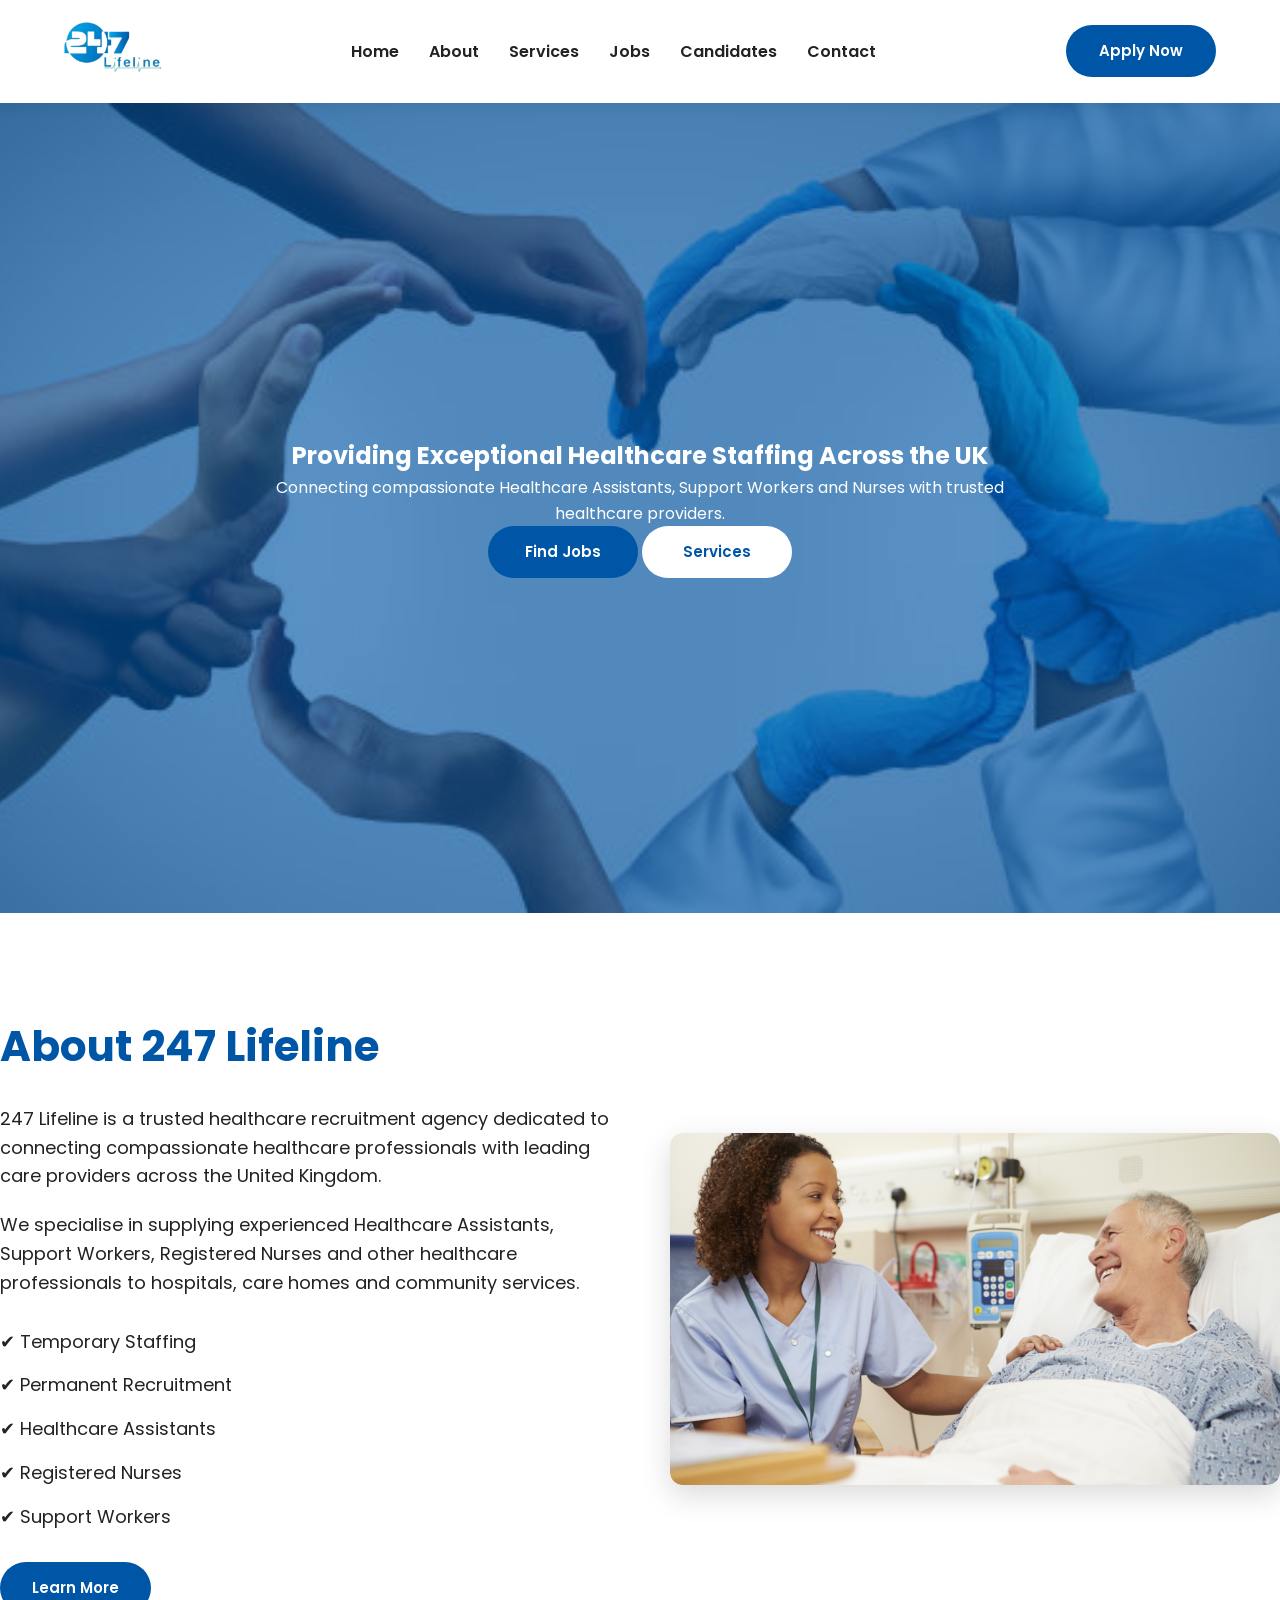
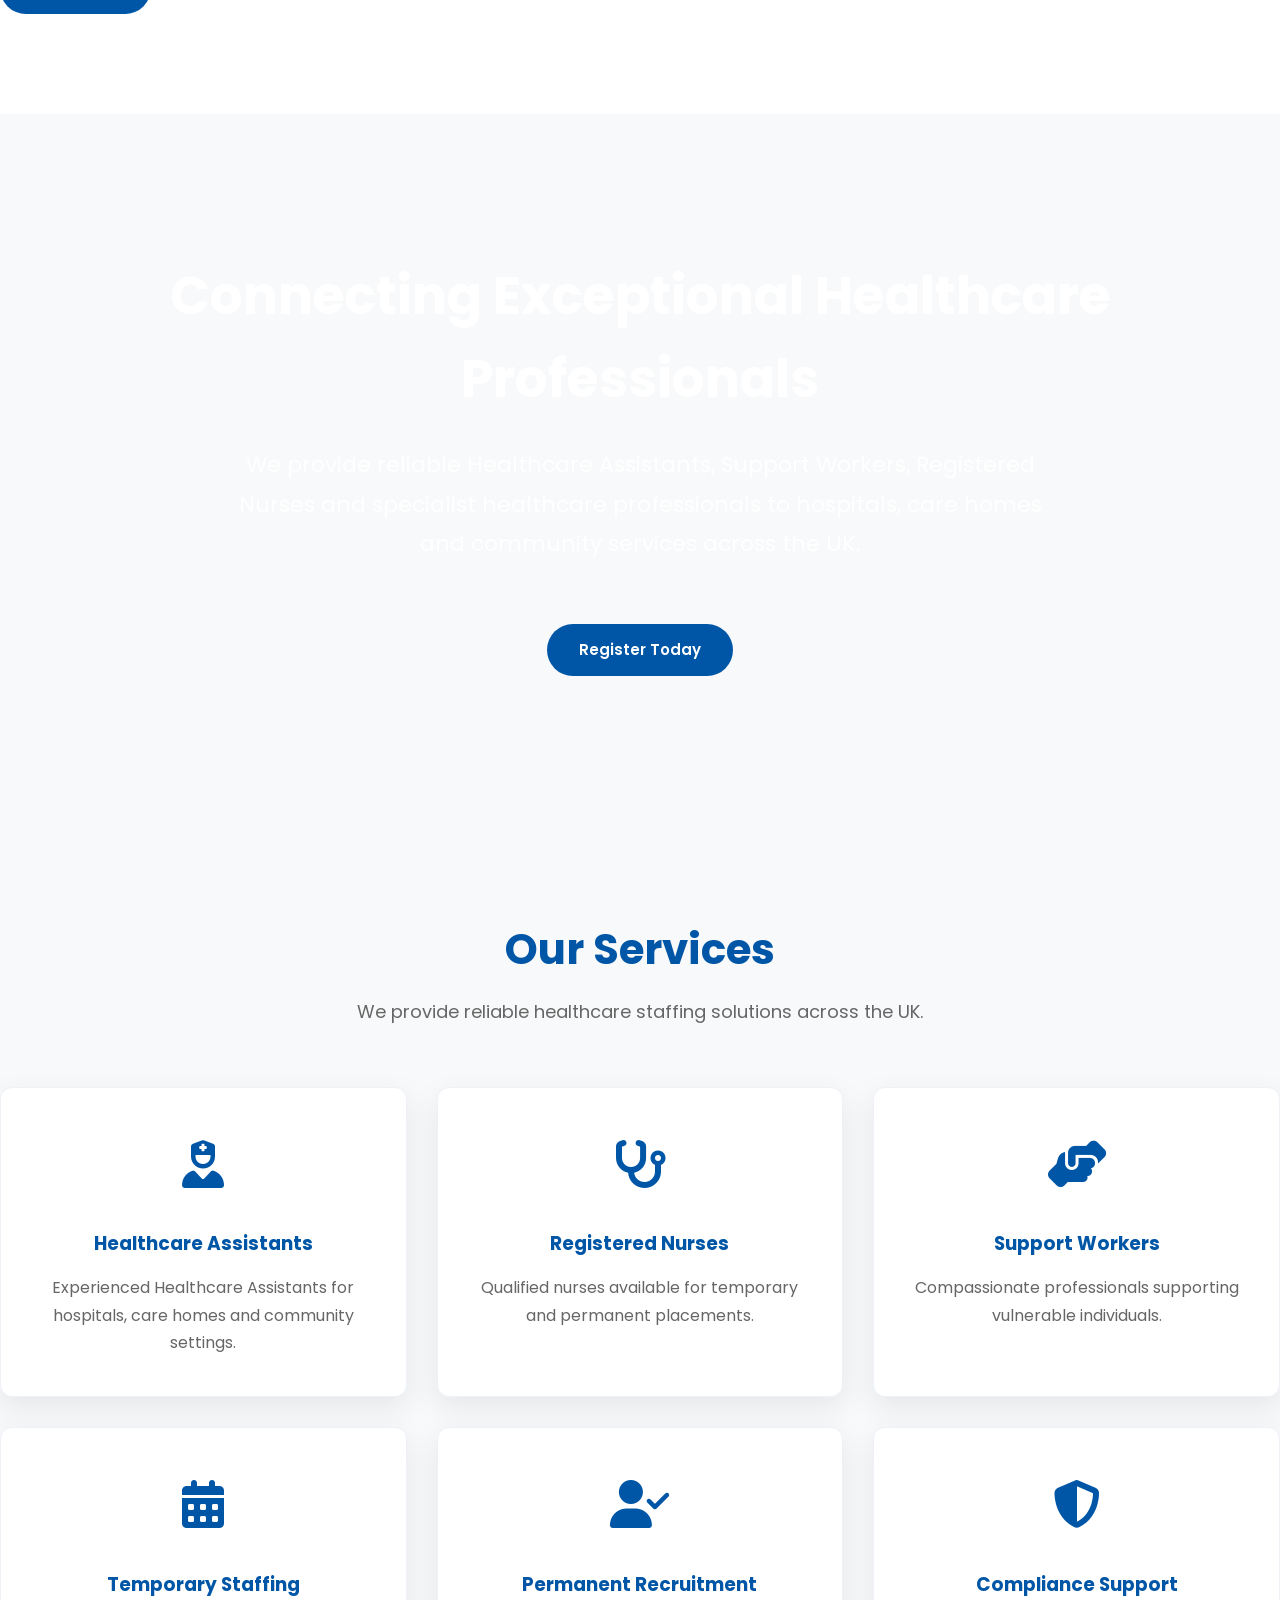
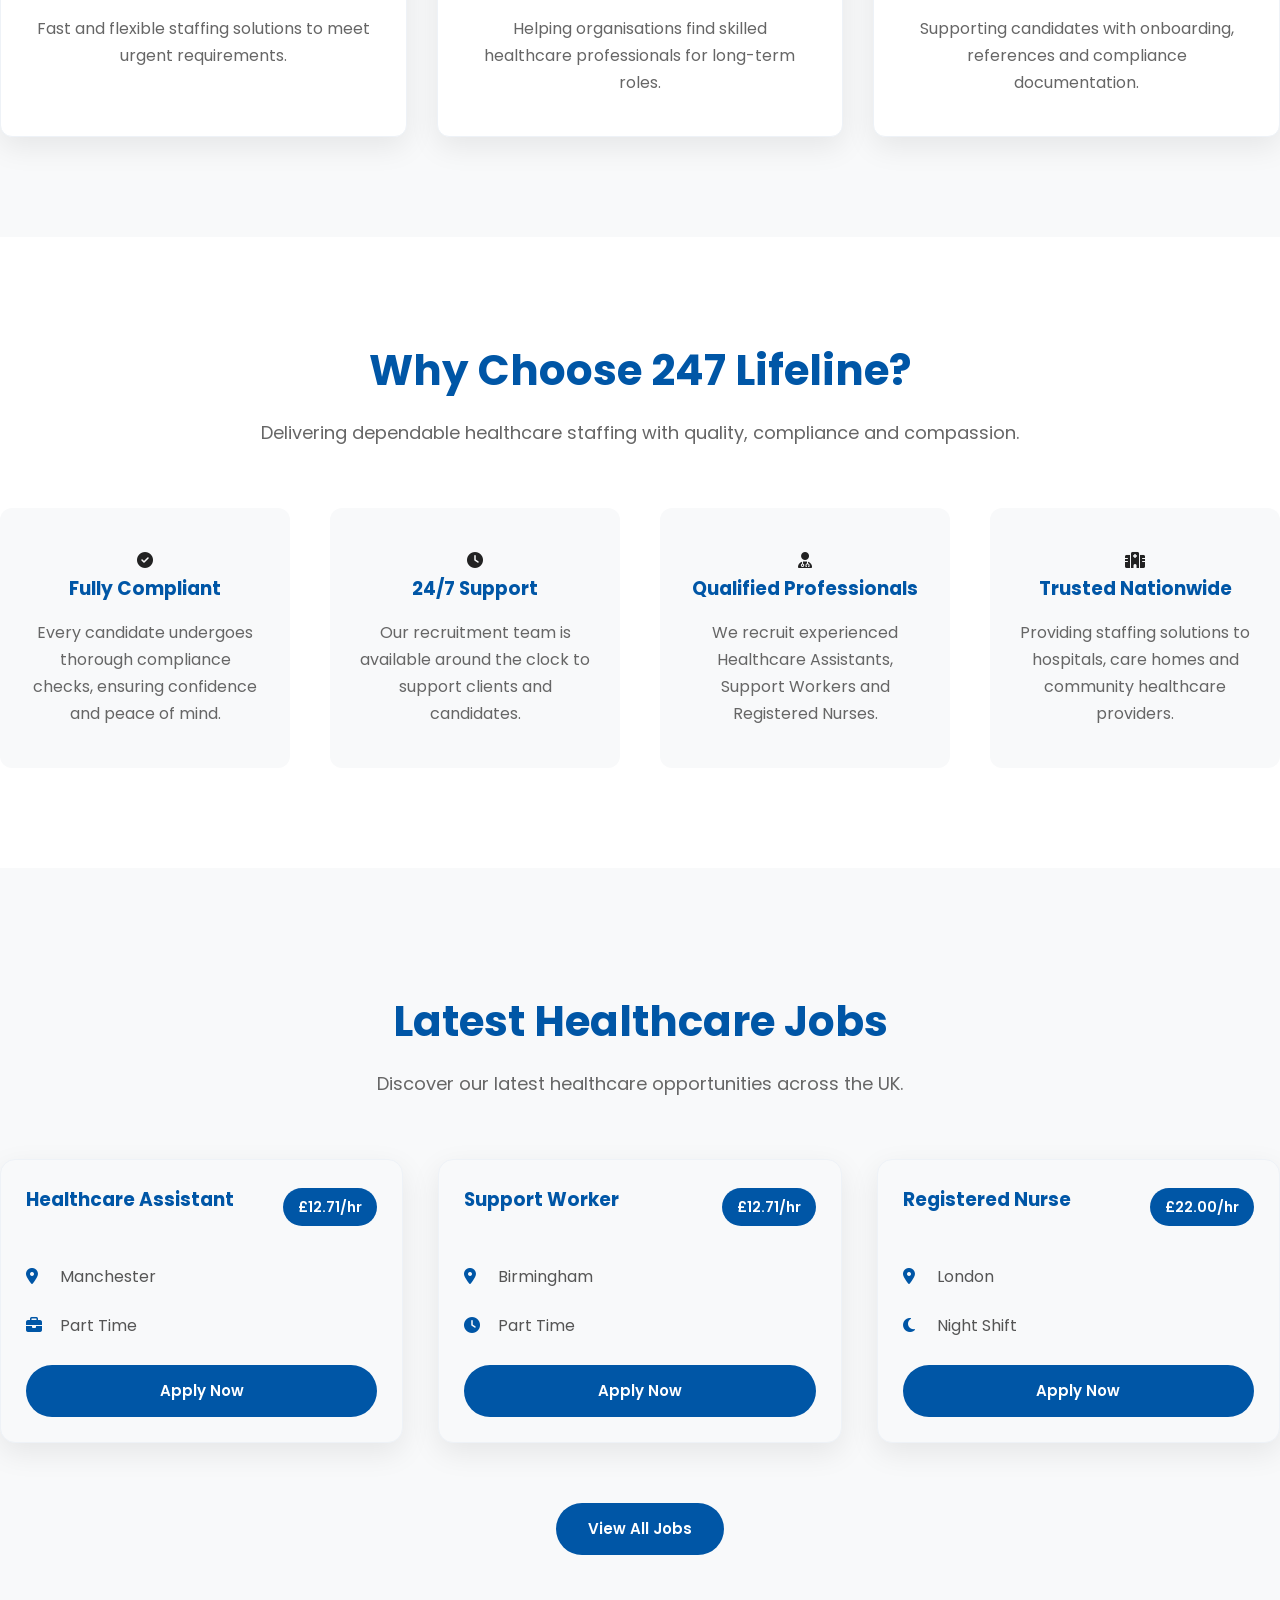
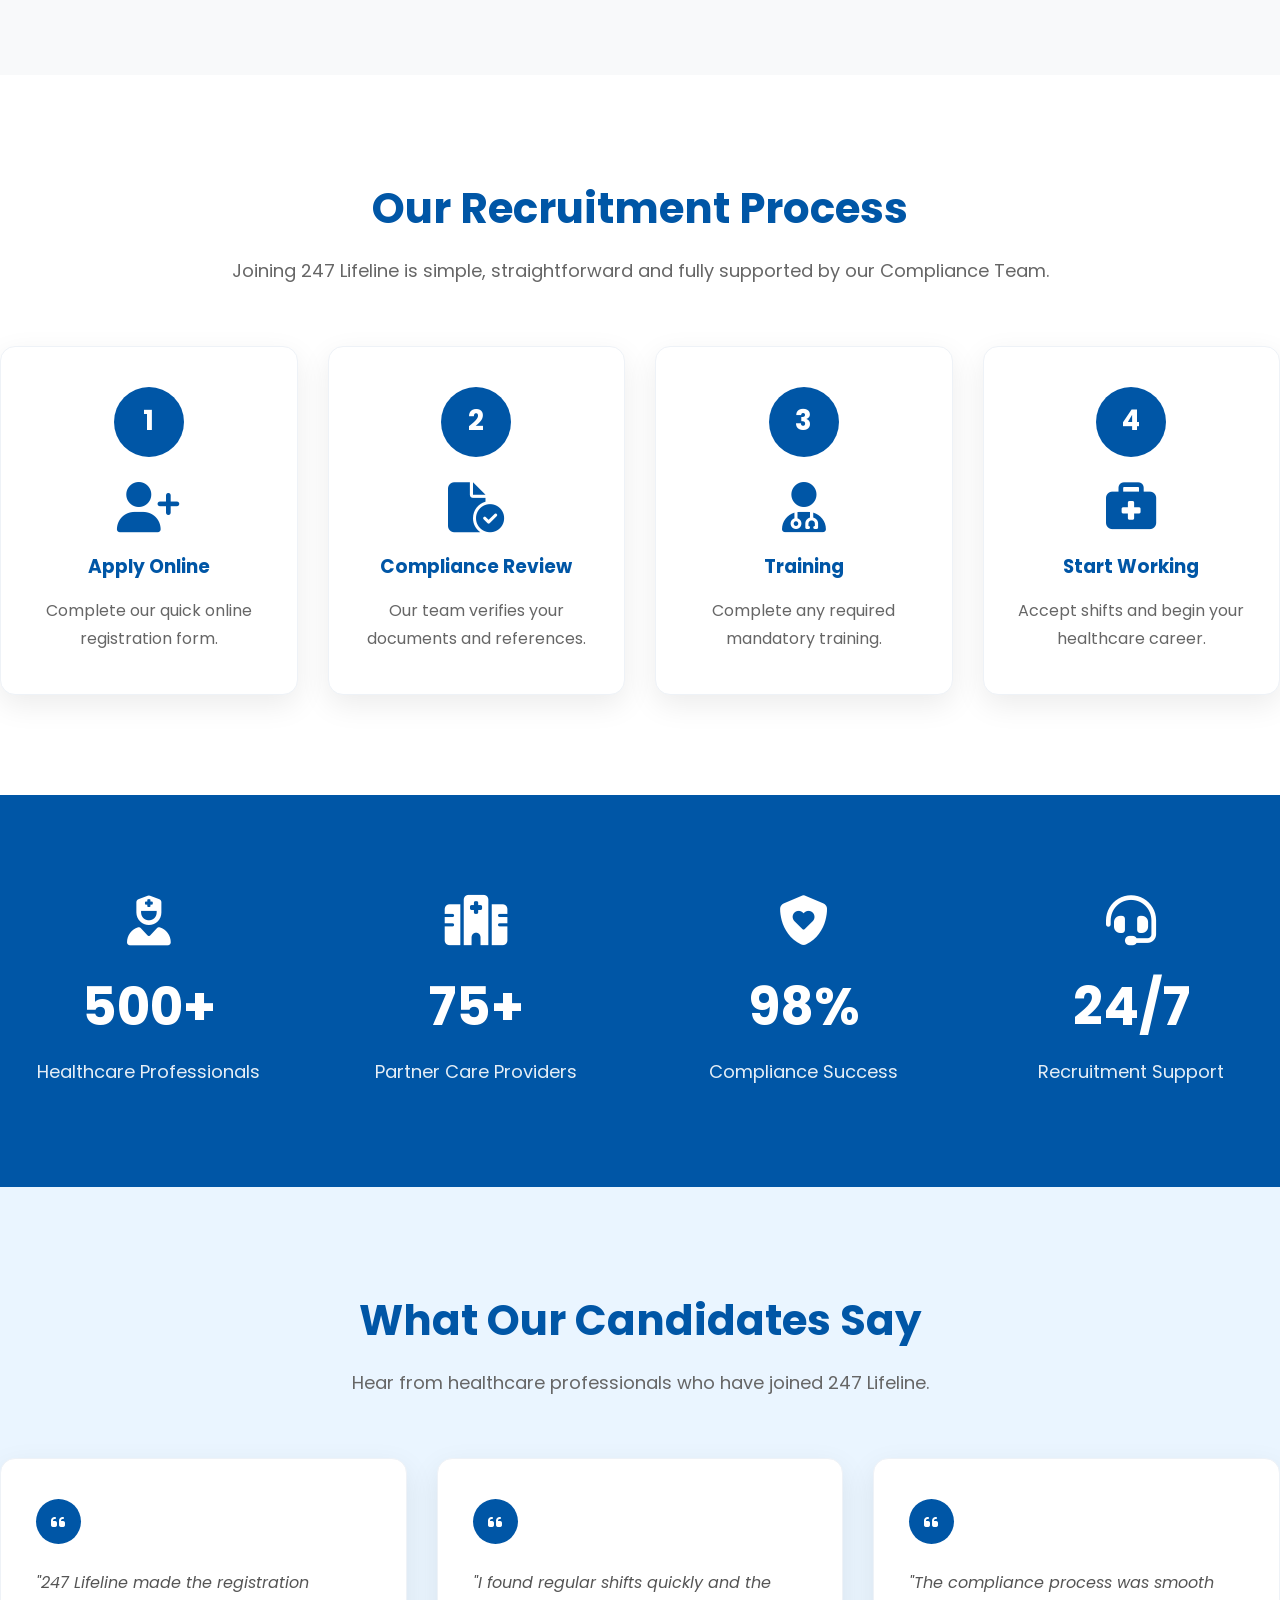
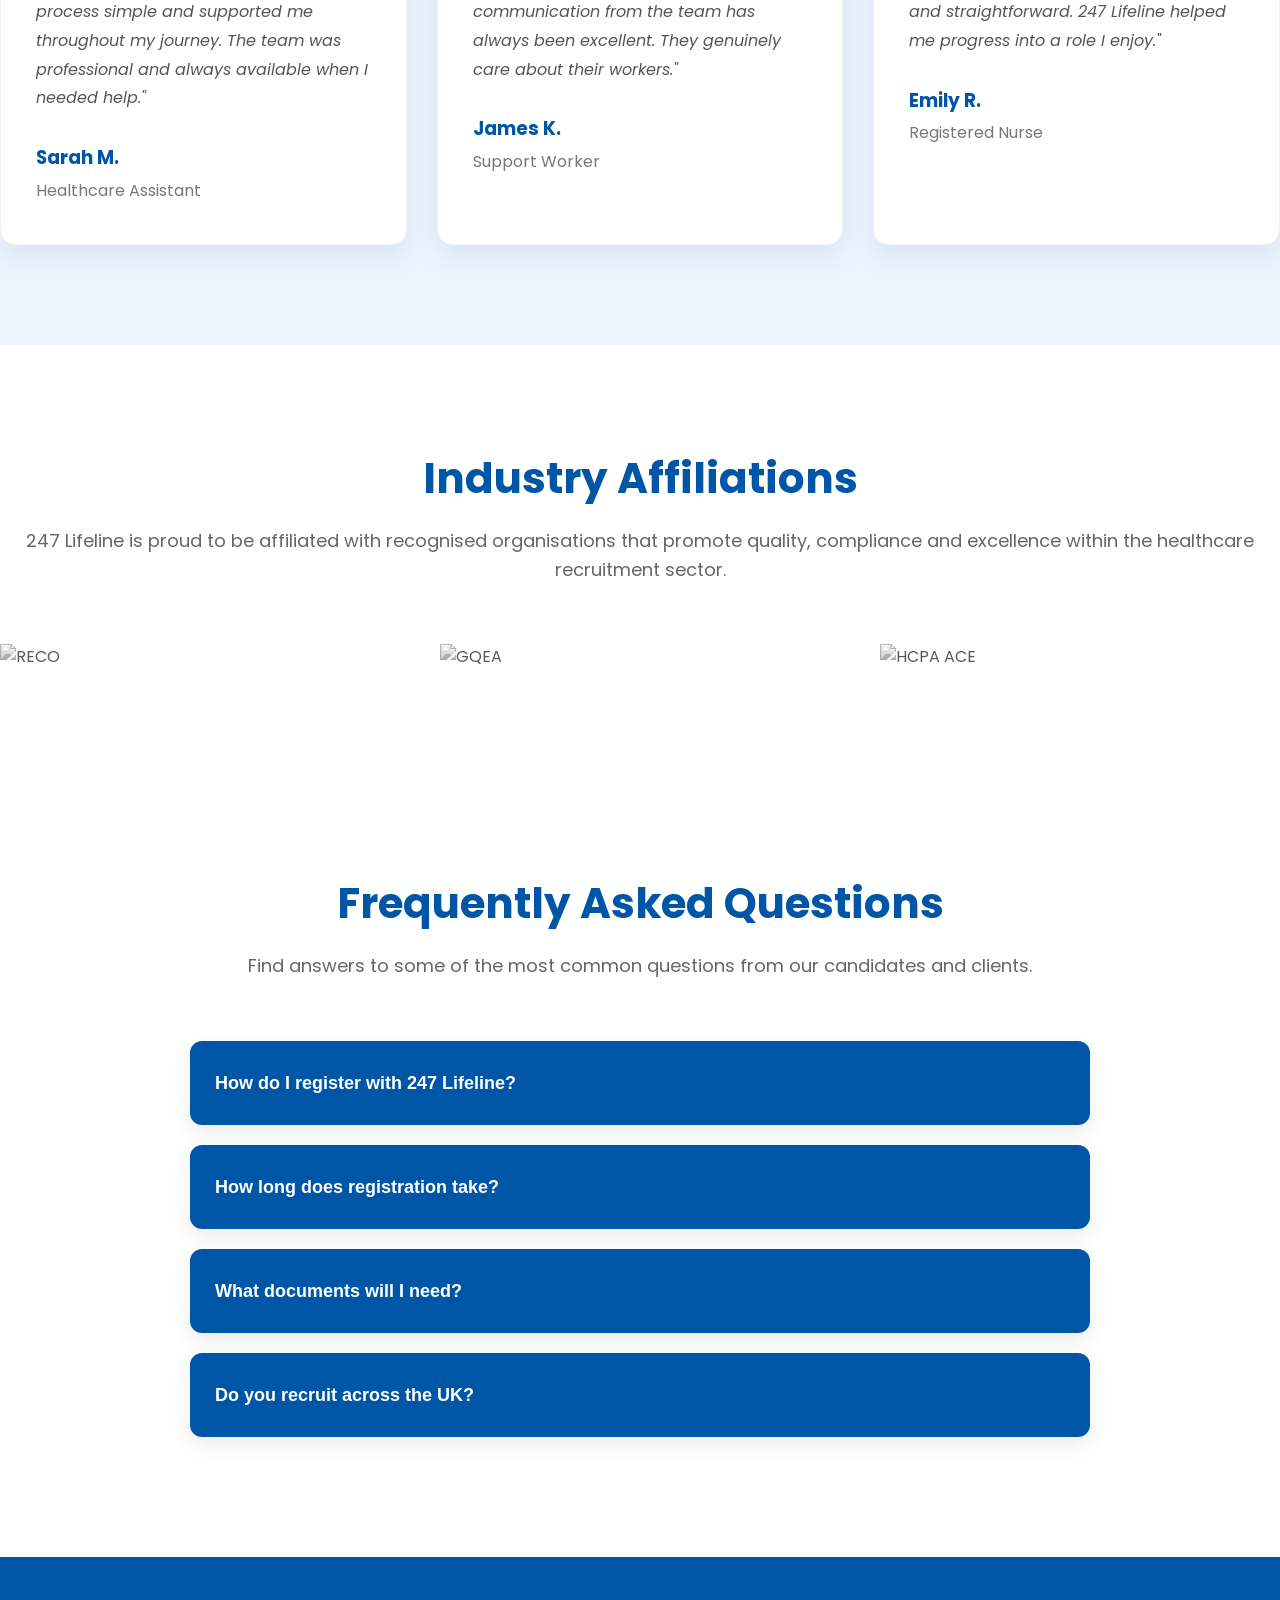
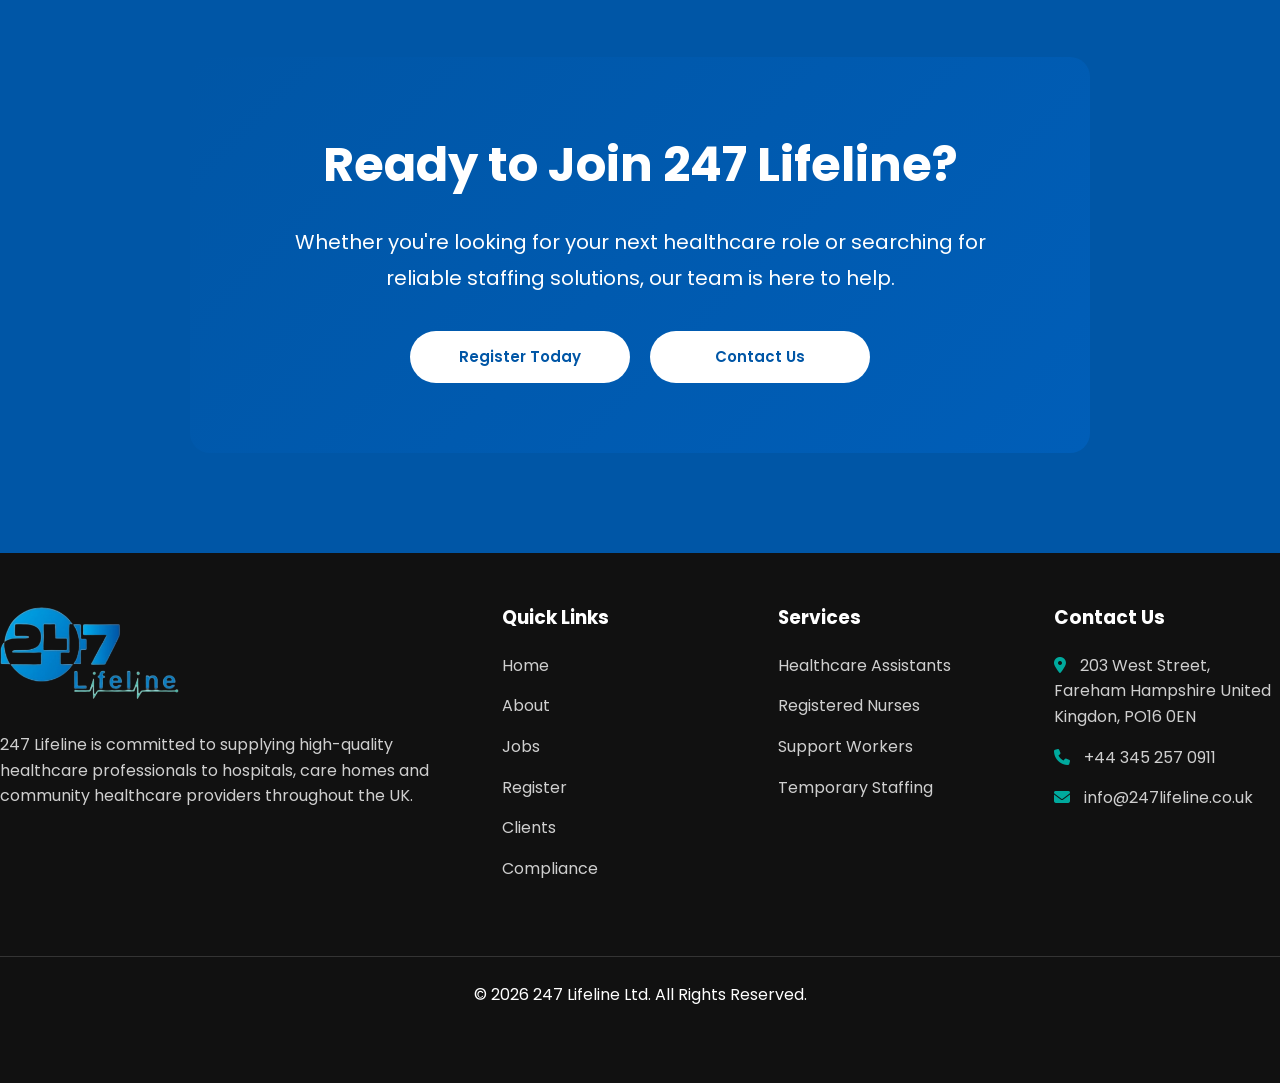
==== commit f8128ad4: "Remove duplicate homepage sections and scripts" ====
--- a/index.html
+++ b/index.html
@@ -900,27 +900,7 @@
 
 </section>
 
-    <!-- Latest Jobs -->
-    <section id="jobs">
-
-    </section>
-
-    <!-- Testimonials -->
-    <section id="testimonials">
-
-    </section>
-
-    <!-- Contact -->
-    <section id="contact">
-
-    </section>
-
-    <!-- Footer -->
-    <footer>
-
-    </footer>
-
-    <script src="JS/main.js"></script>
+    
     <!-- ==========================================
      FOOTER
 ========================================== -->
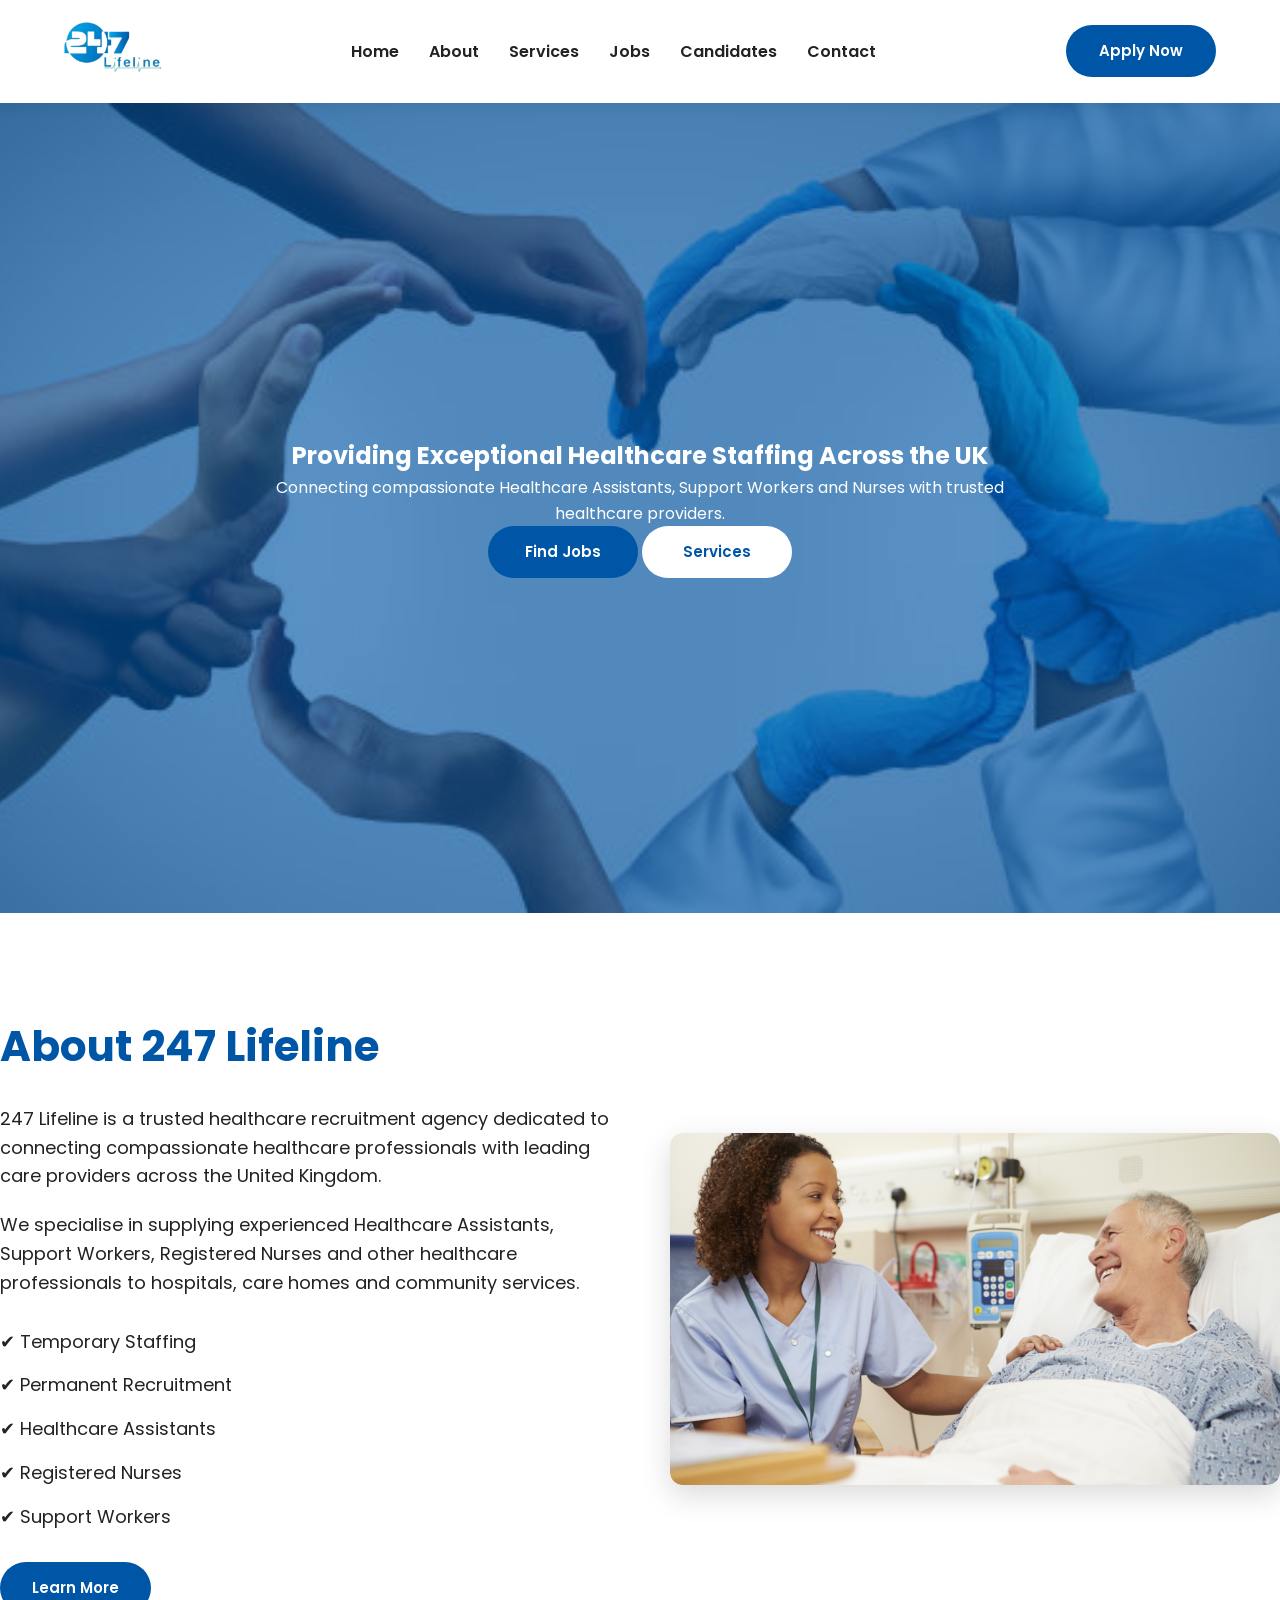
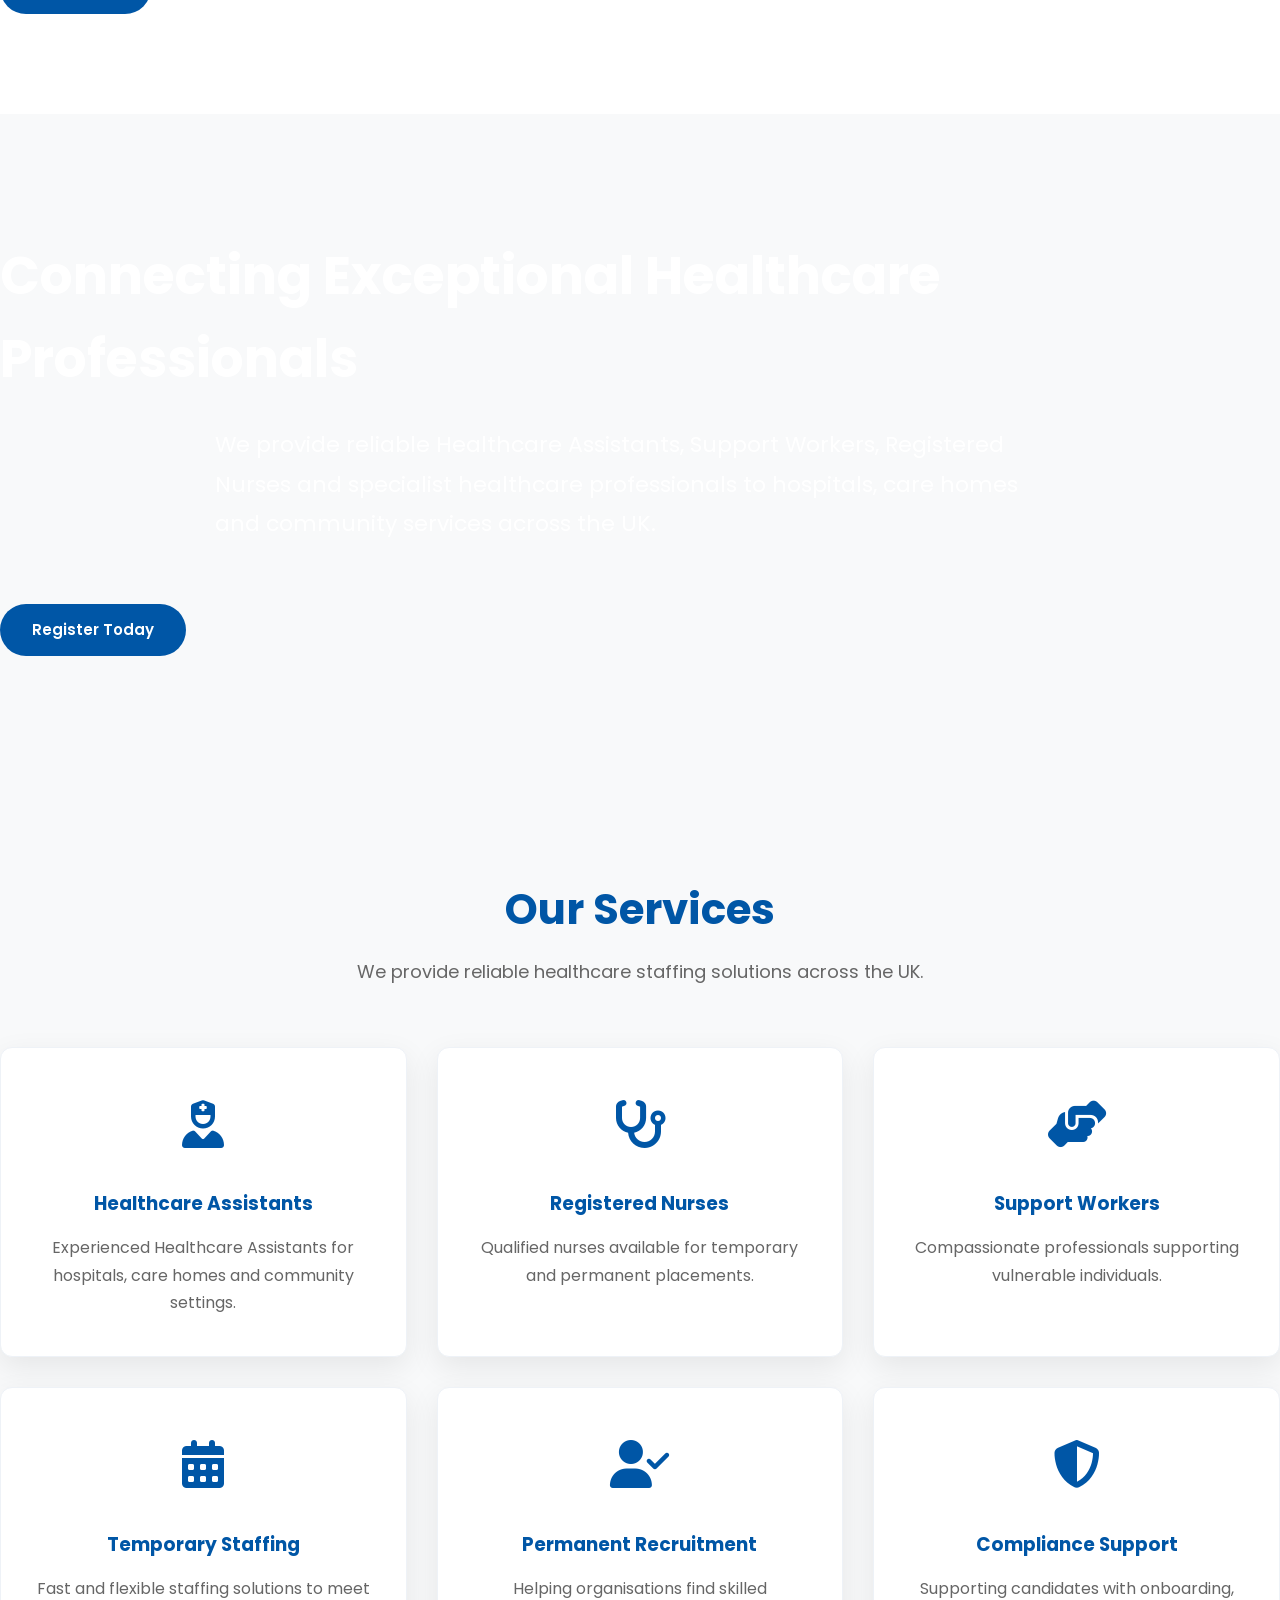
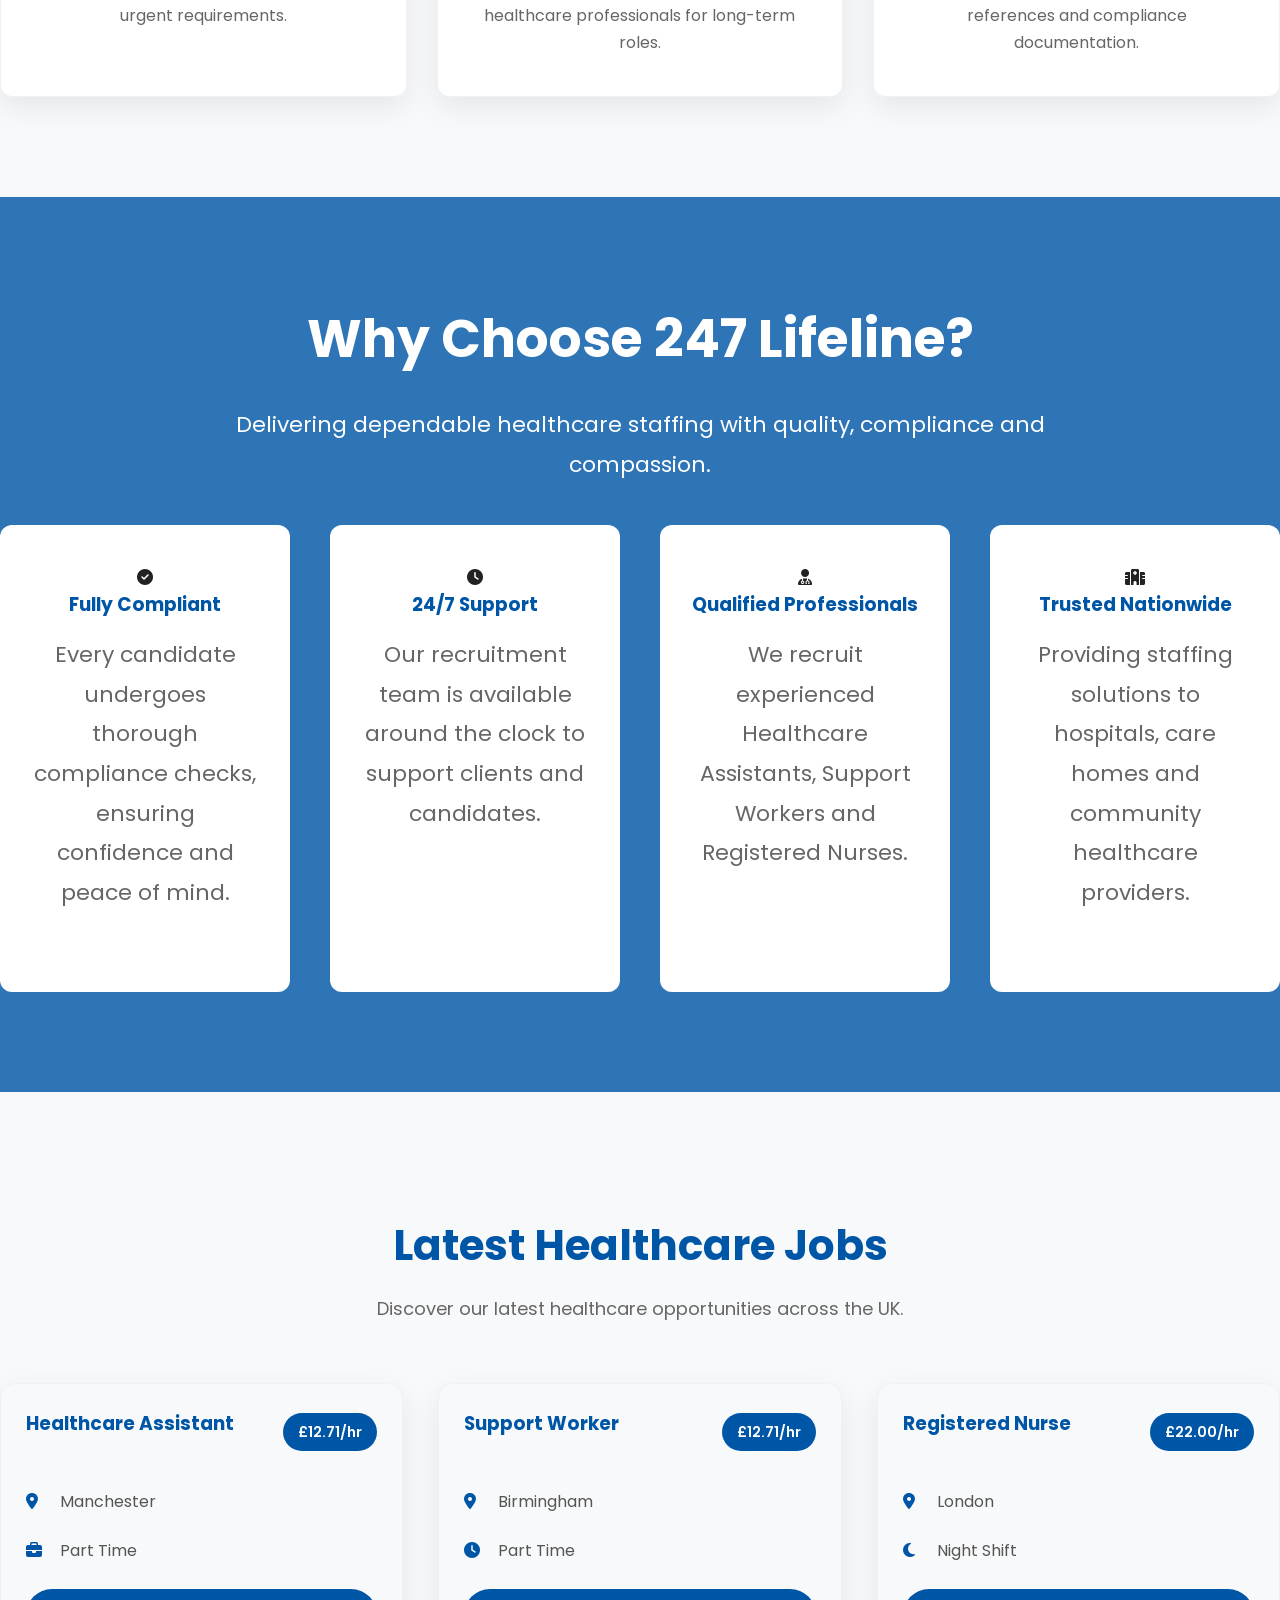
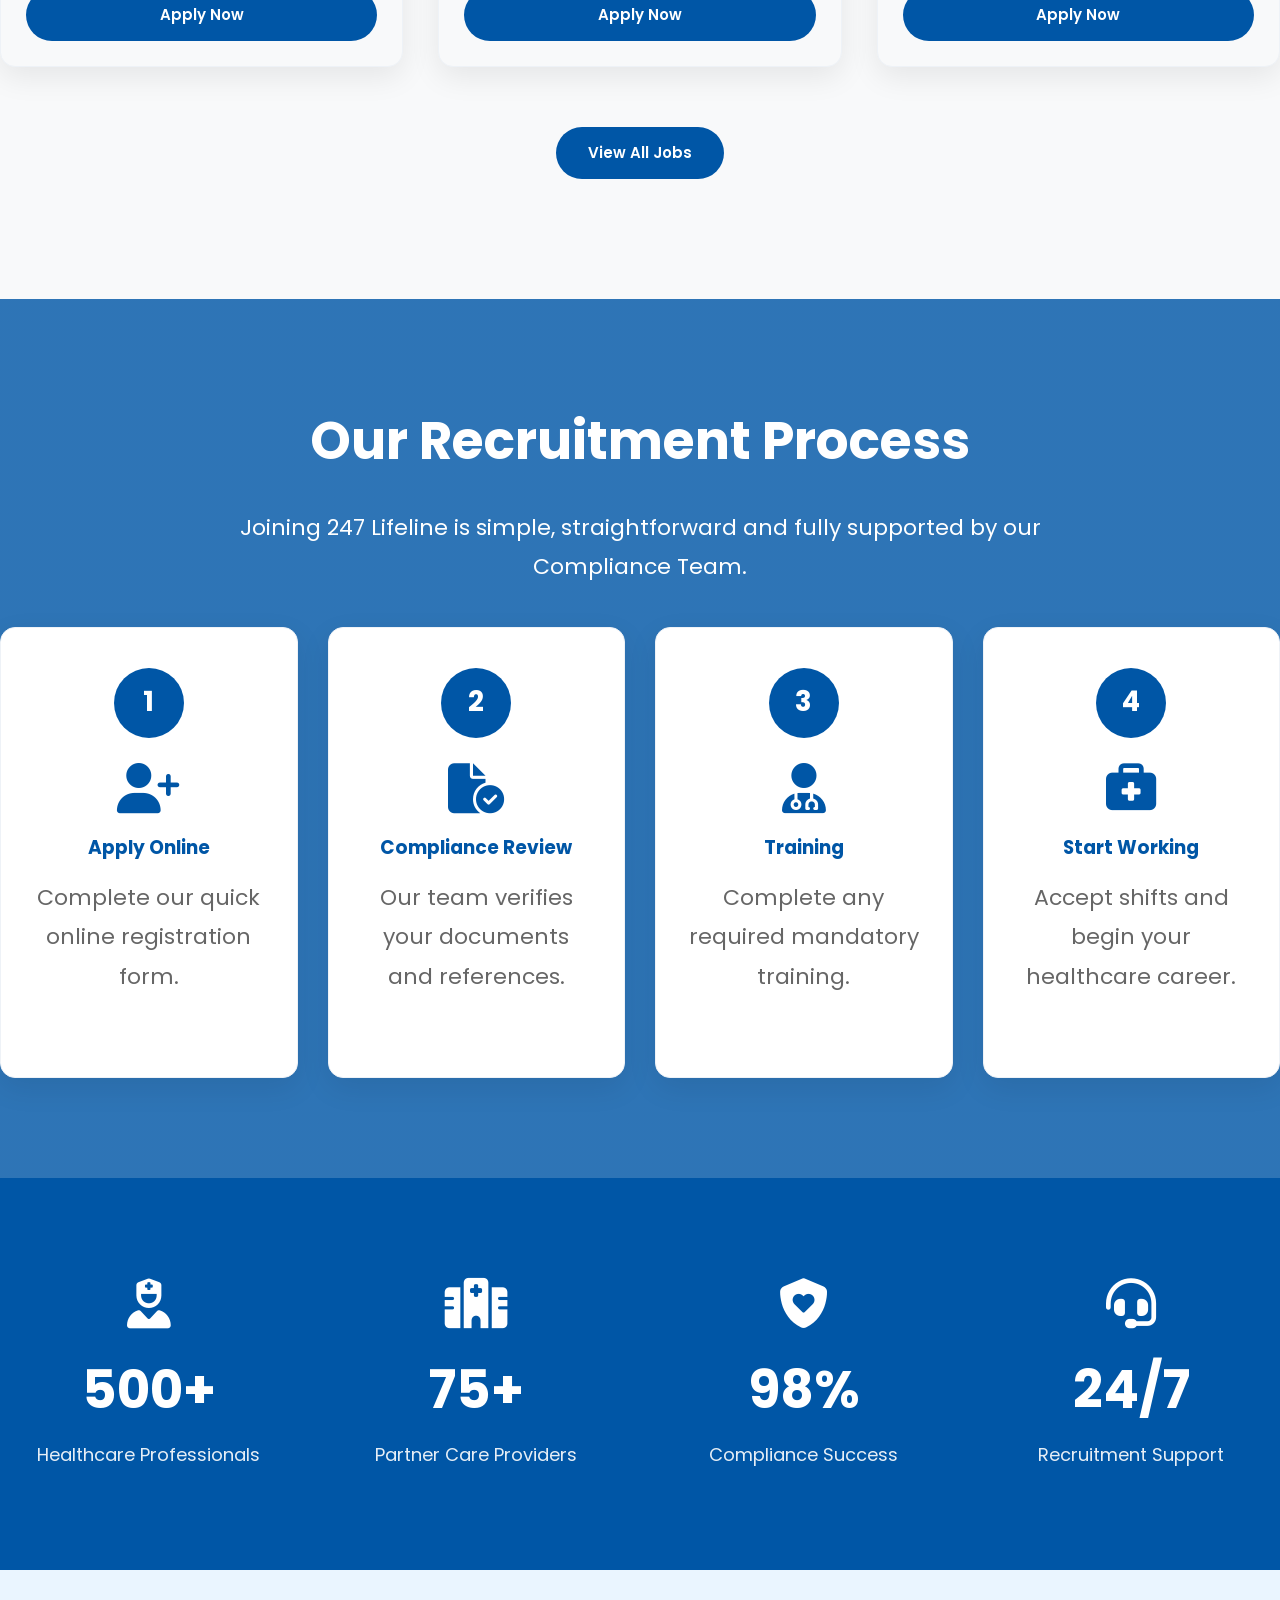
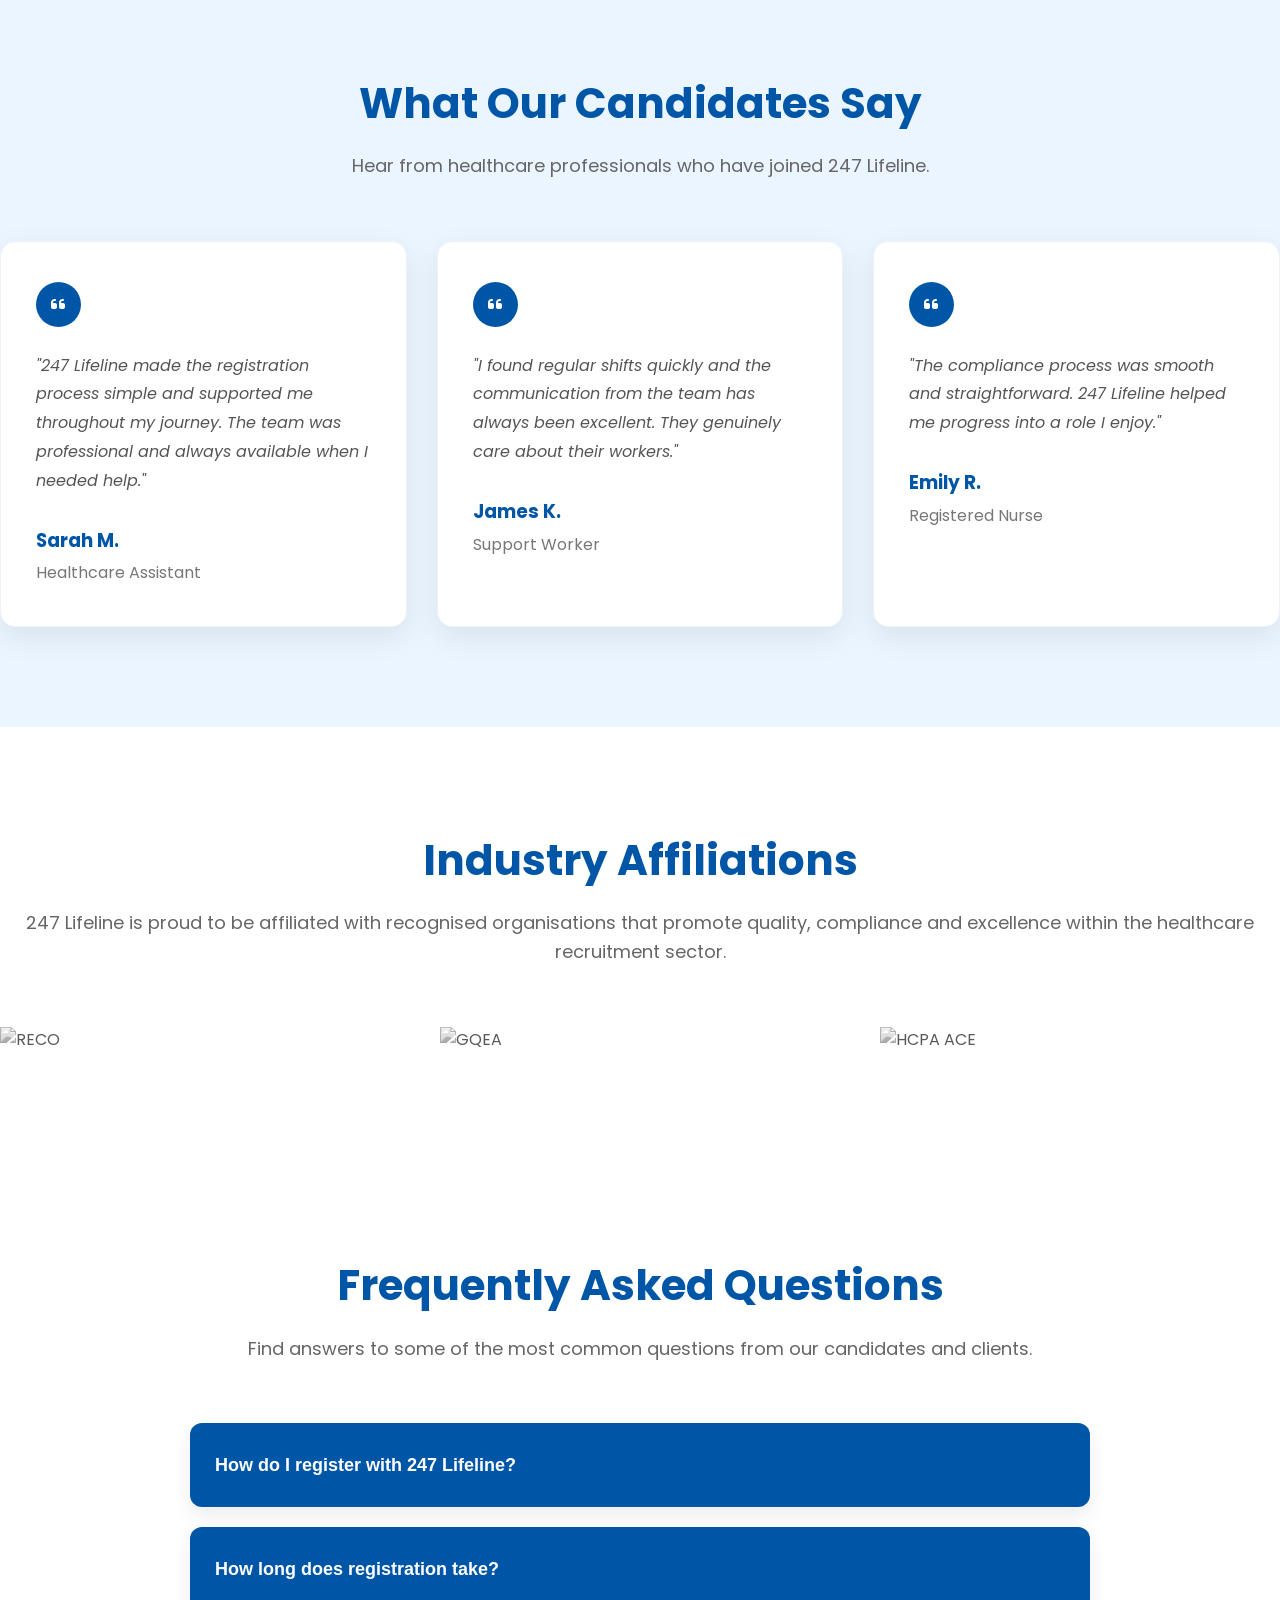
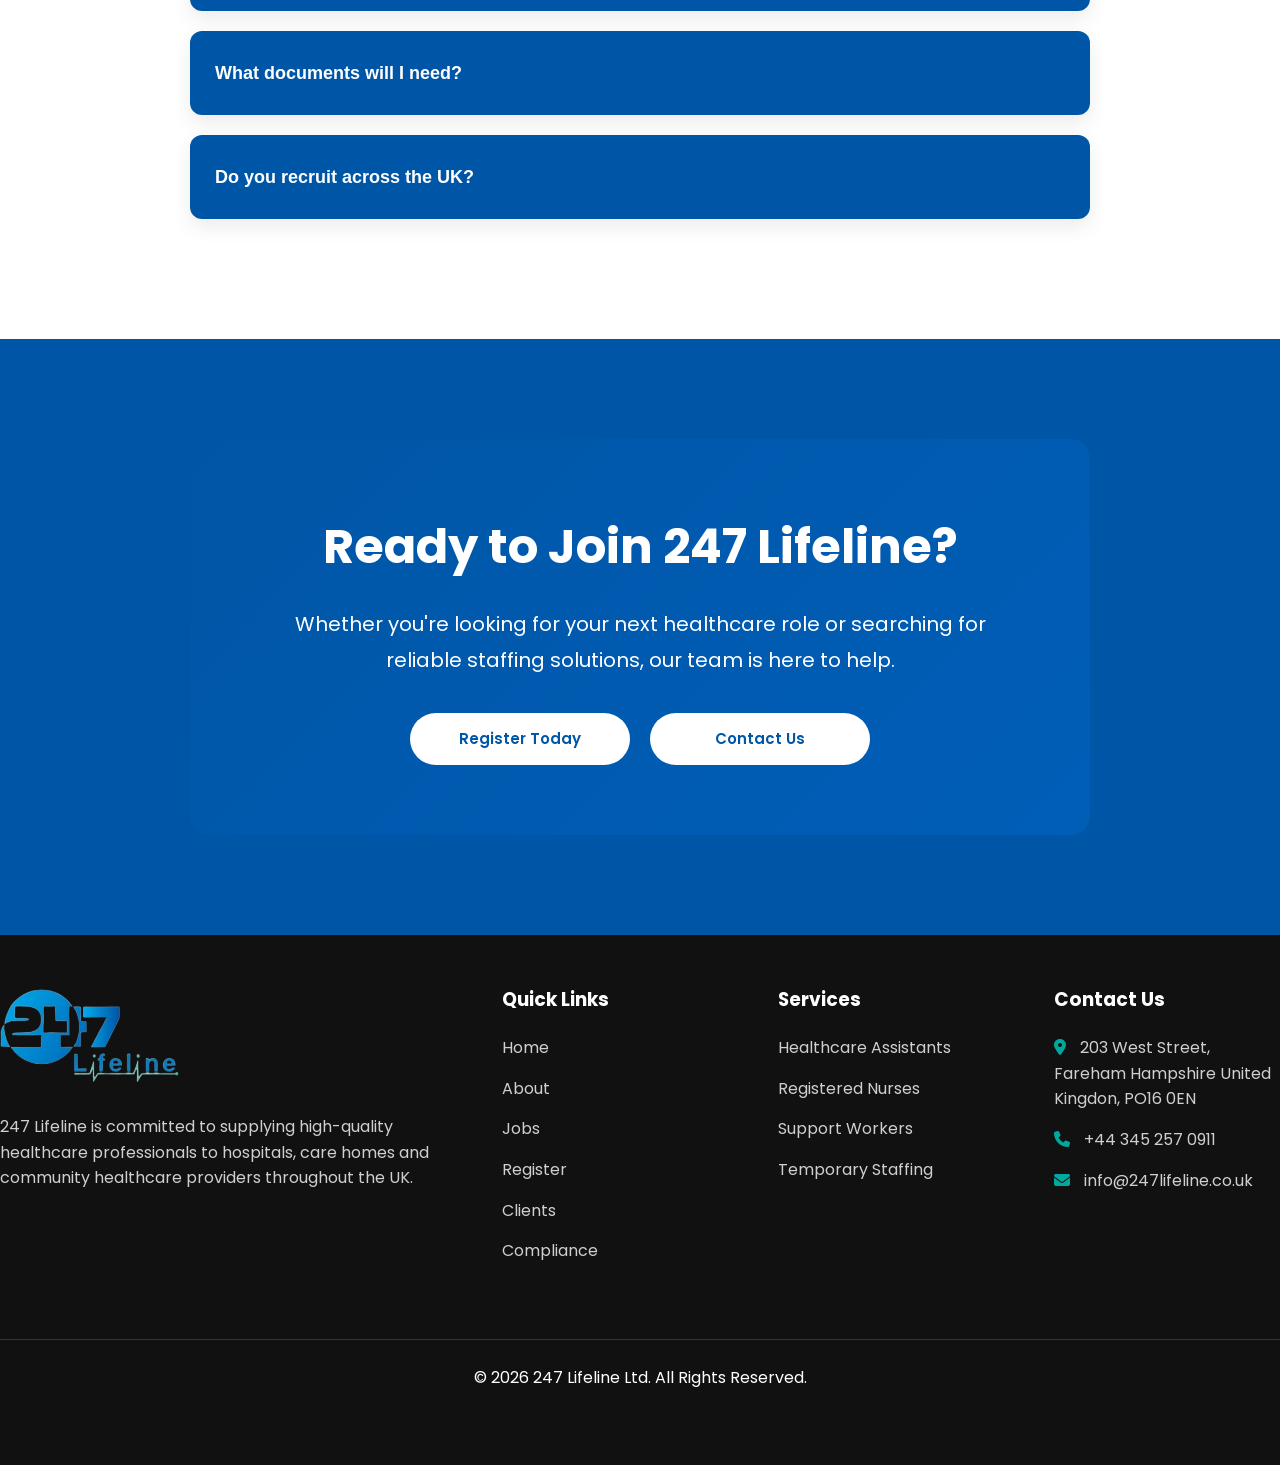
==== commit 92dcf214: "Add fixed background to Why Us and Process sections" ====
--- a/index.html
+++ b/index.html
@@ -284,7 +284,7 @@
      WHY CHOOSE US
 ========================================== -->
 
-<section id="why-us">
+<section id="why-us" class="fixed-background-section">
 
     <div class="container">
 
@@ -436,7 +436,7 @@
      RECRUITMENT PROCESS
 ========================================== -->
 
-<section id="process">
+<section id="process" class="fixed-background-section">
 
     <div class="container">
 
--- a/CSS/style.css
+++ b/CSS/style.css
@@ -3350,25 +3350,48 @@
 }
 .fixed-background-section{
 
-    position: relative;
-
-    background:
+    position:relative;
+
+    background-image:
         linear-gradient(
             rgba(0,86,166,.82),
             rgba(0,86,166,.82)
         ),
-        url("../Images/hero2.jpg");
-
-    background-size: cover;
-    background-position: center;
-    background-repeat: no-repeat;
-    background-attachment: fixed;
-
-    padding: 140px 0;
-
-    text-align: center;
-
-    color: #fff;
+        url("../Images/hero.jpg");
+
+    background-size:cover;
+    background-position:center;
+    background-repeat:no-repeat;
+    background-attachment:fixed;
+
+    color:#fff;
+
+    padding:120px 0;
+
+    overflow:hidden;
+}
+
+/* Keep cards white */
+
+.fixed-background-section .service-card,
+.fixed-background-section .why-card,
+.fixed-background-section .process-card,
+.fixed-background-section .job-card,
+.fixed-background-section .stat-card,
+.fixed-background-section .testimonial-card{
+
+    background:#fff;
+    color:#222;
+
+}
+
+/* Keep headings white */
+
+.fixed-background-section .section-title,
+.fixed-background-section .section-subtitle{
+
+    color:#fff;
+
 }
 .fixed-background-section h2{
 
@@ -3448,4 +3471,18 @@
 
     transition-delay:.36s;
 
+}
+#why-us{
+
+    background-image:
+        linear-gradient(rgba(0,86,166,.82),rgba(0,86,166,.82)),
+        url("../Images/why-bg.jpg");
+
+}
+#process{
+
+    background-image:
+        linear-gradient(rgba(0,86,166,.82),rgba(0,86,166,.82)),
+        url("../Images/process-bg.jpg");
+
 }
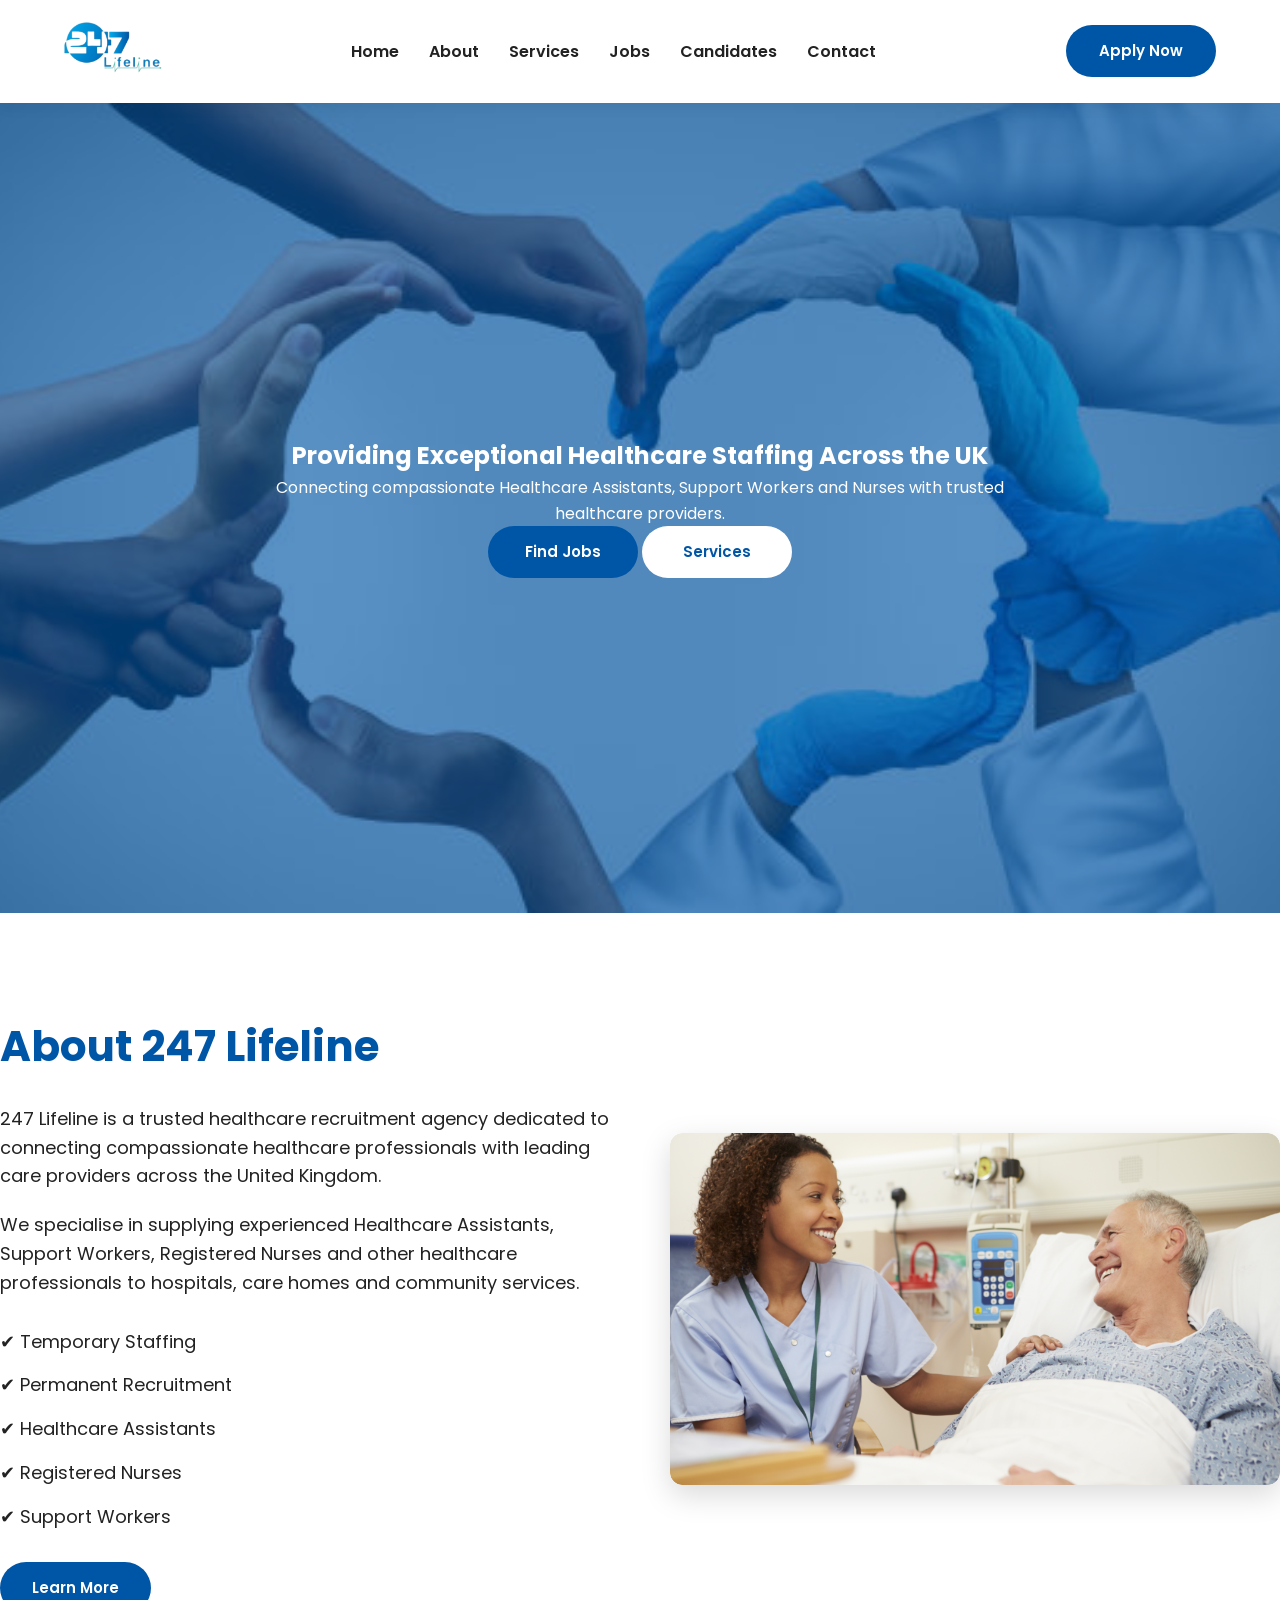
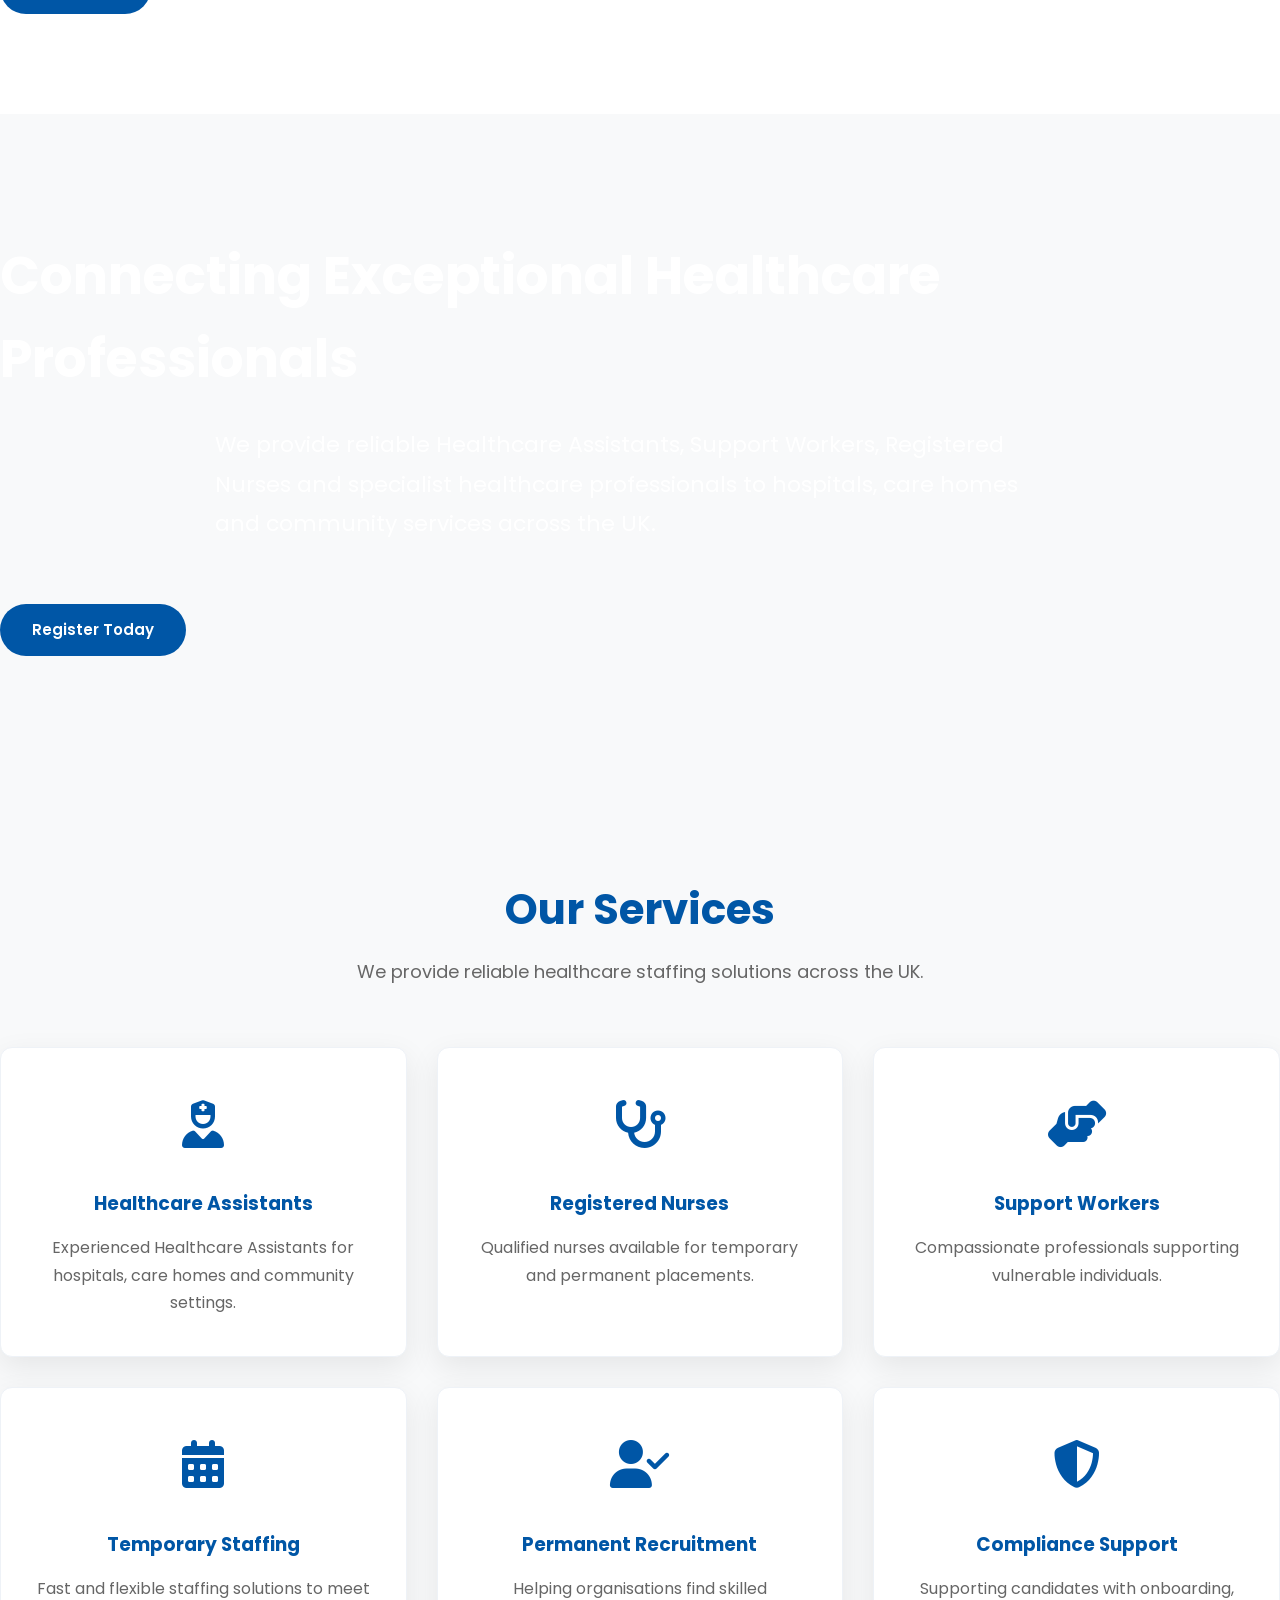
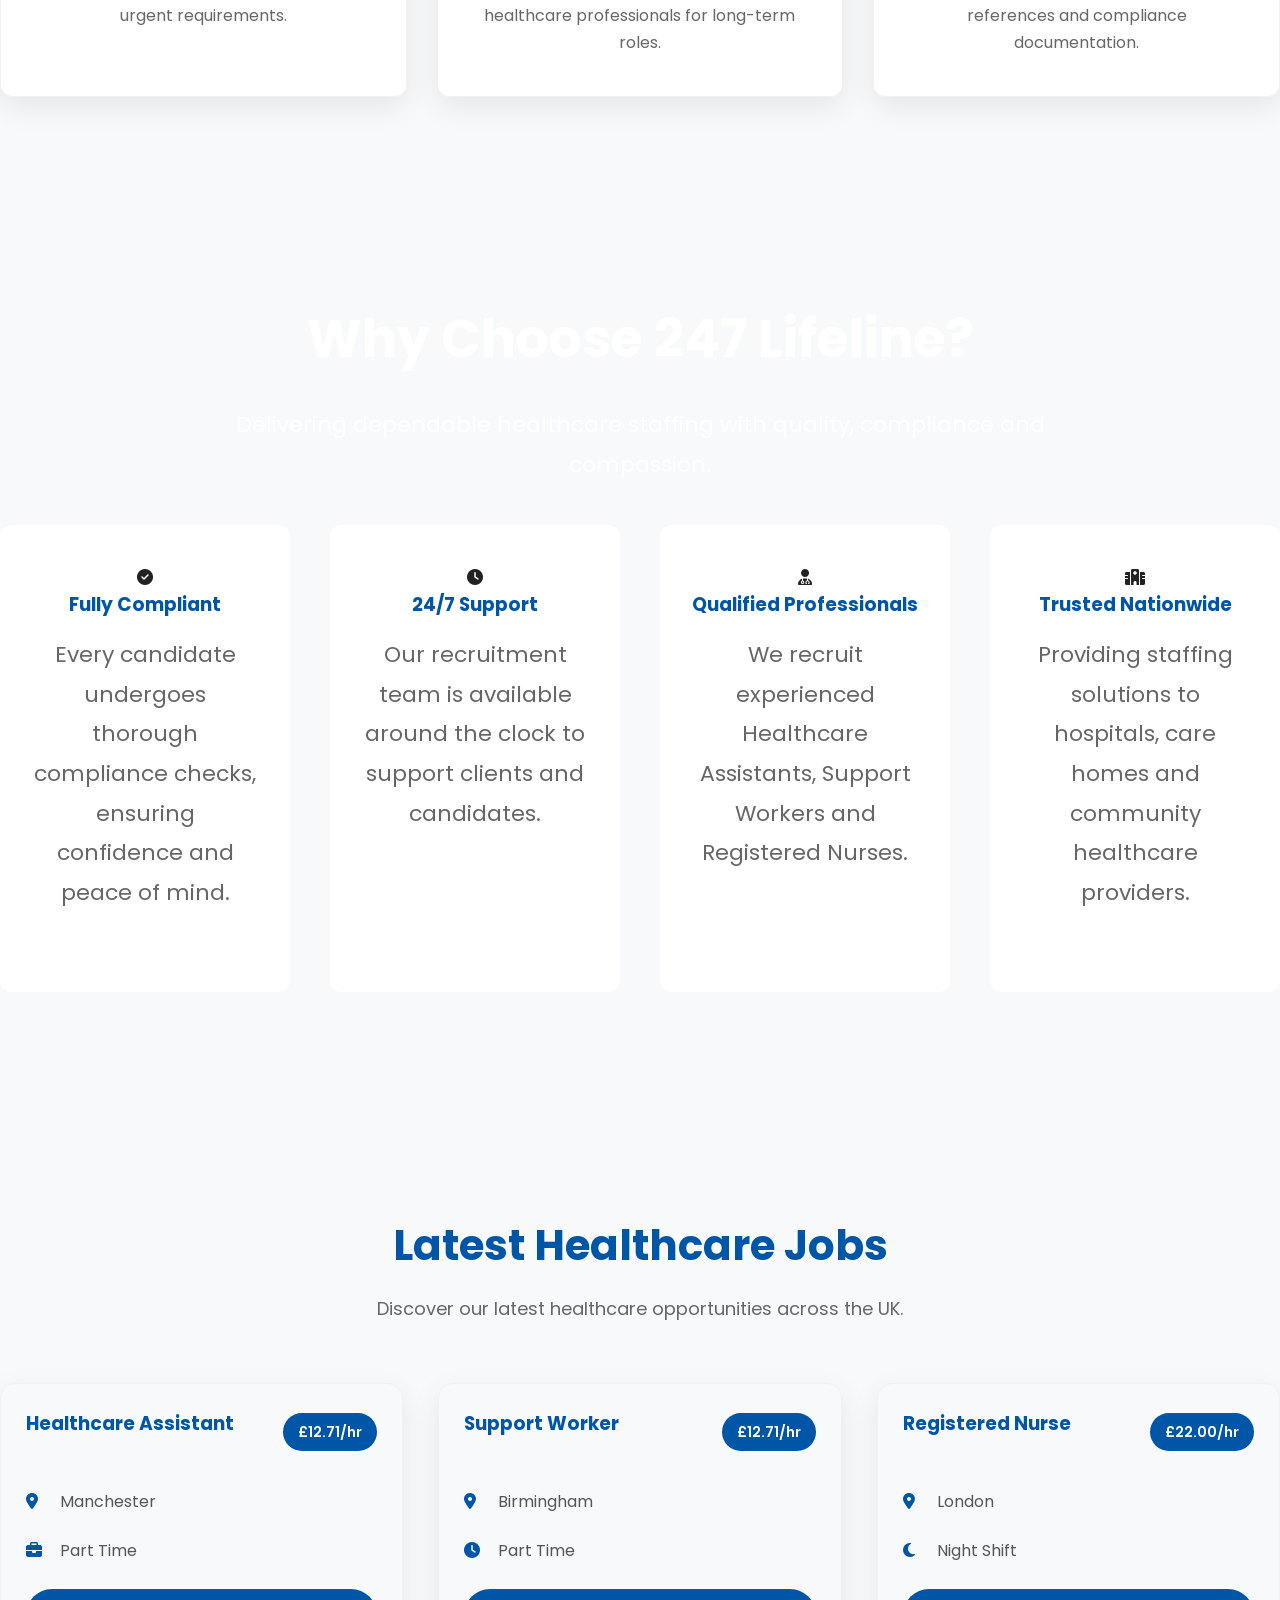
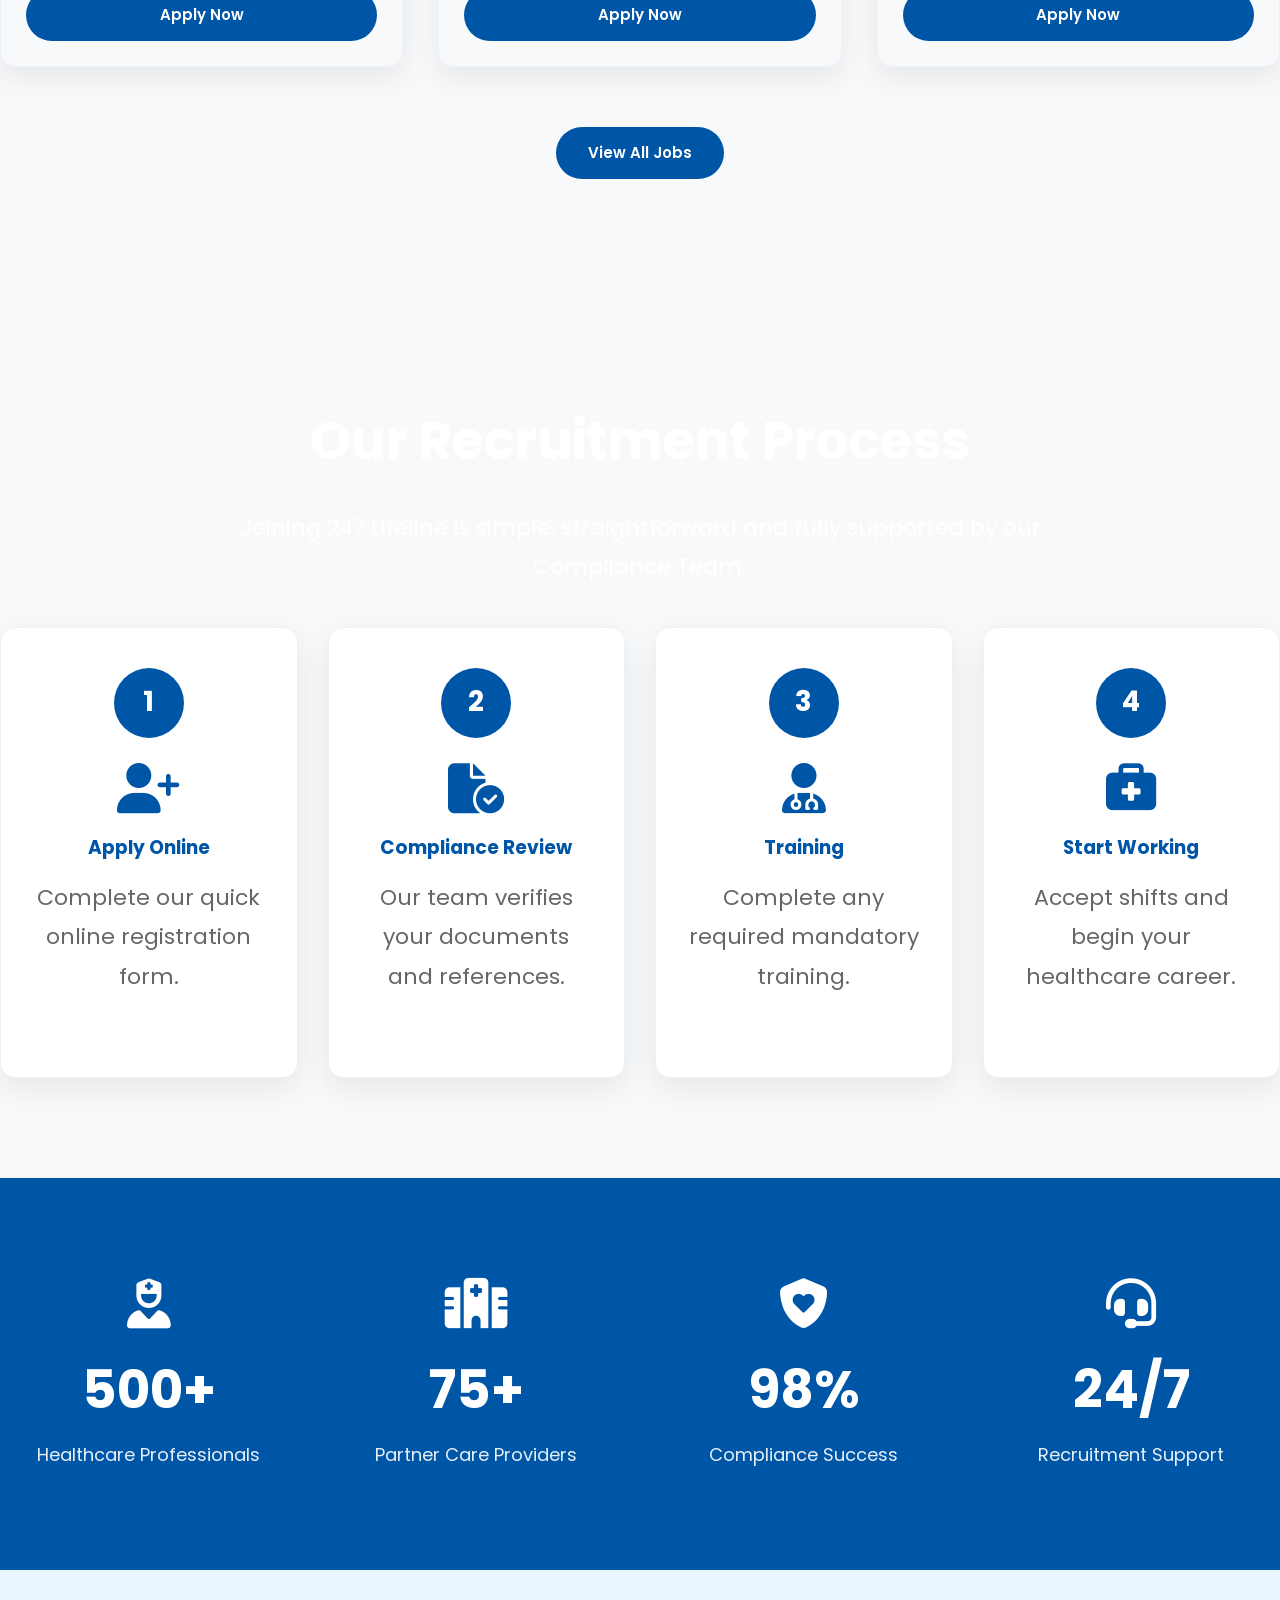
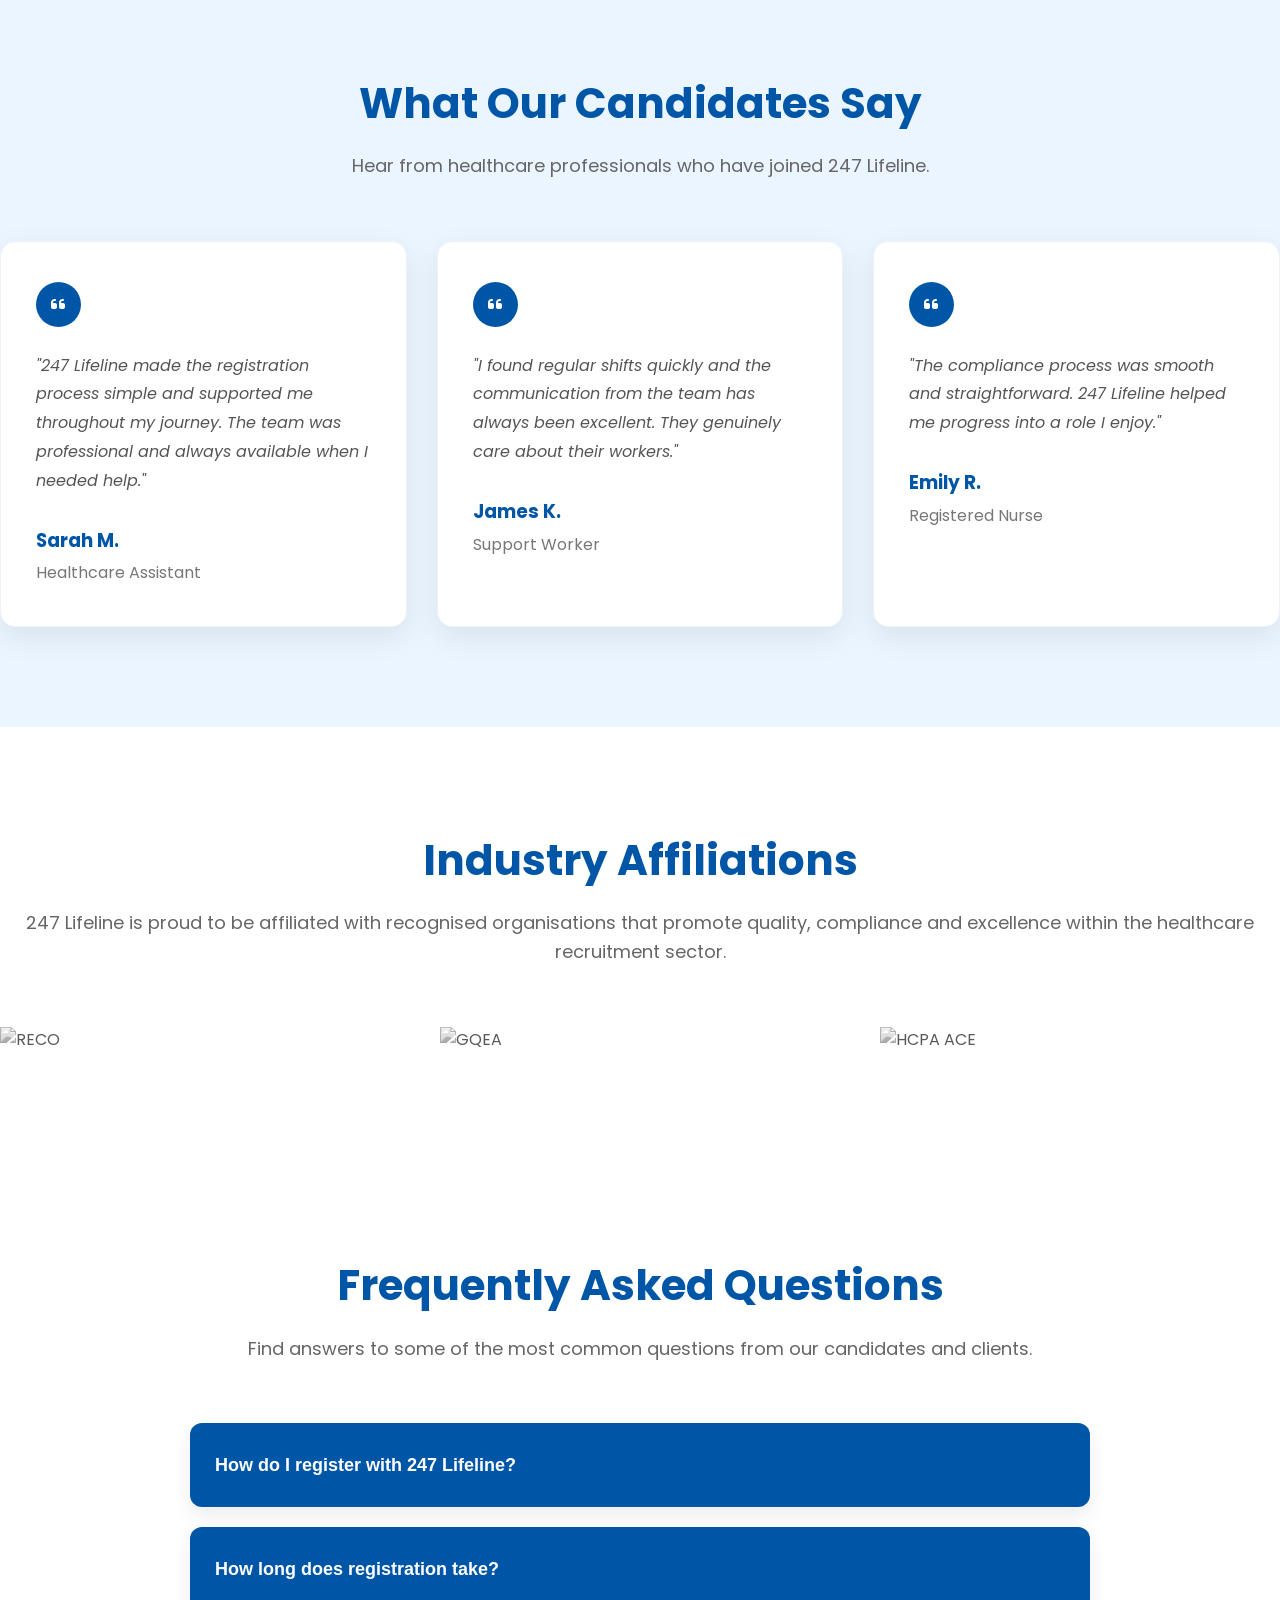
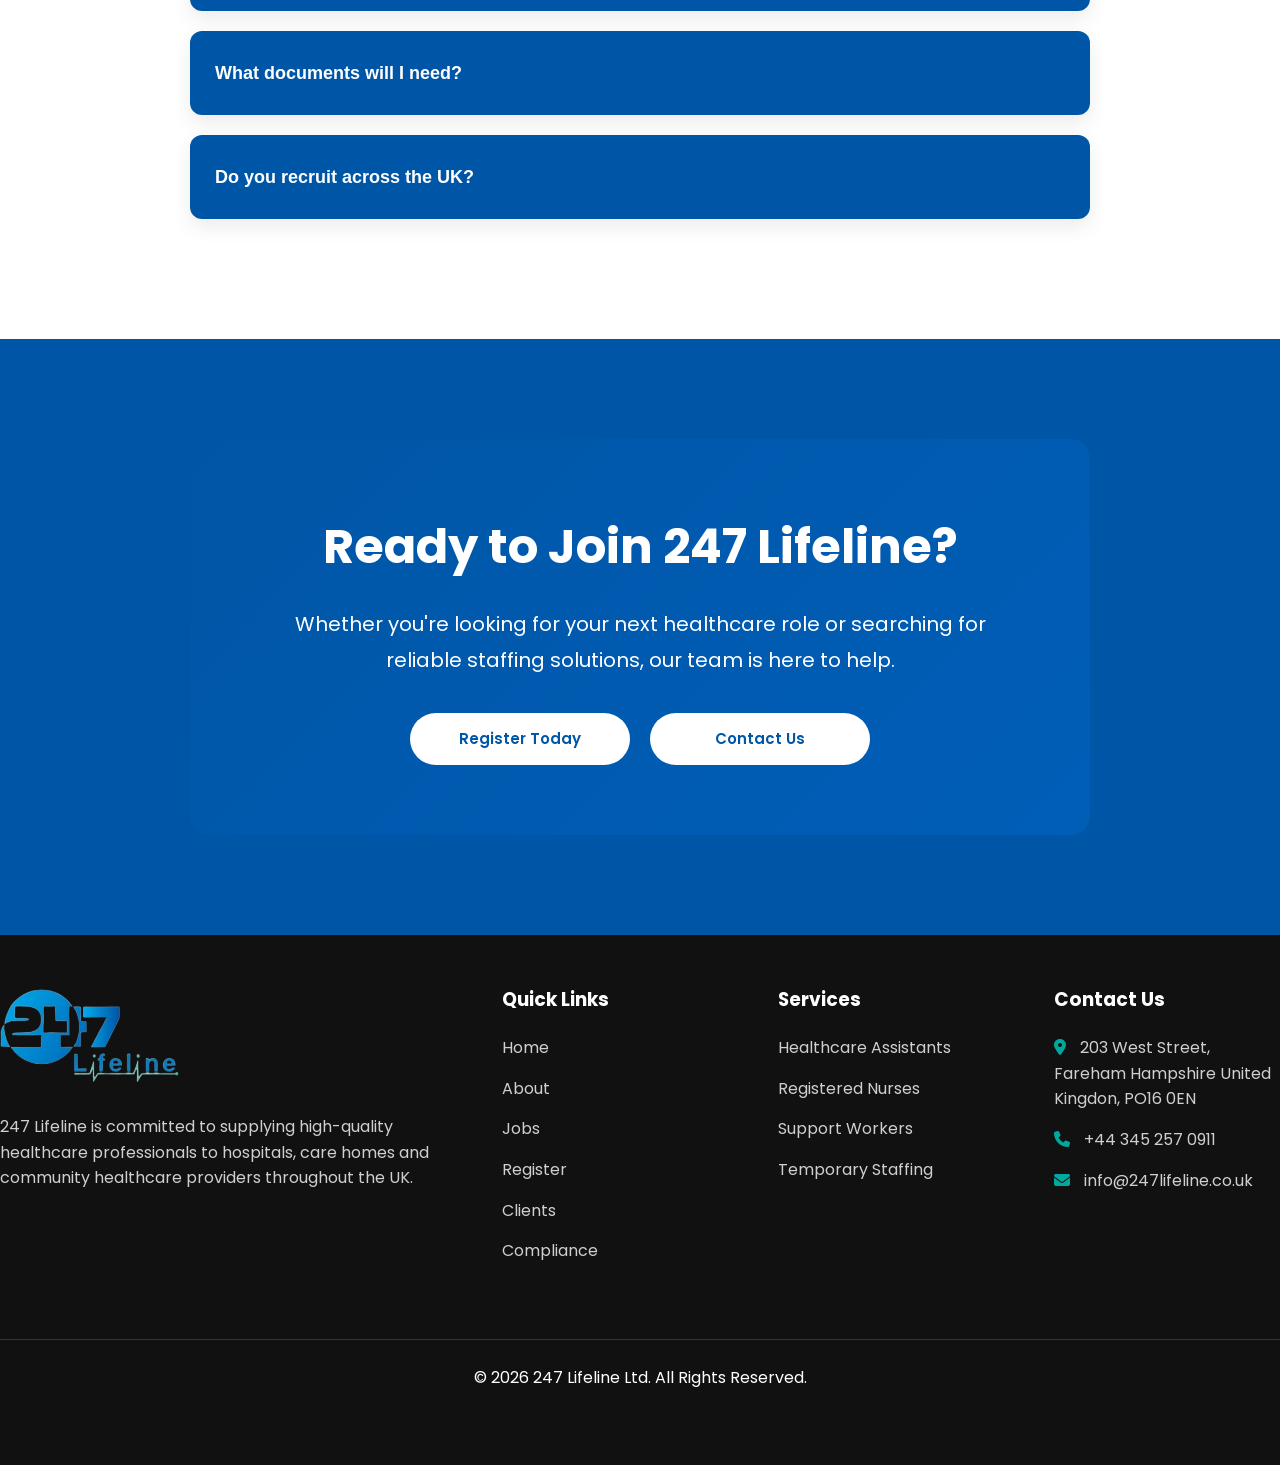
==== commit e2dbc17b: "Animate homepage hero content" ====
--- a/index.html
+++ b/index.html
@@ -94,36 +94,28 @@
 
     <div class="hero-content">
 
-        <h1>
-
-            Providing Exceptional Healthcare Staffing Across the UK
-
-        </h1>
-
-        <p>
-
-            Connecting compassionate Healthcare Assistants,
-            Support Workers and Nurses with trusted healthcare providers.
-
-        </p>
-
-        <div class="hero-buttons">
-
-            <a href="jobs.html" class="btn">
-
-                Find Jobs
-
-            </a>
-
-            <a href="services.html" class="btn btn-secondary">
-
-                Services
-
-            </a>
-
-        </div>
-
-    </div>
+    <h1 class="hero-animate hero-delay-1">
+        Providing Exceptional Healthcare Staffing Across the UK
+    </h1>
+
+    <p class="hero-animate hero-delay-2">
+        Connecting compassionate Healthcare Assistants,
+        Support Workers and Nurses with trusted healthcare providers.
+    </p>
+
+    <div class="hero-buttons hero-animate hero-delay-3">
+
+        <a href="jobs.html" class="btn">
+            Find Jobs
+        </a>
+
+        <a href="services.html" class="btn btn-secondary">
+            Services
+        </a>
+
+    </div>
+
+</div>
 
 </section>
 
--- a/CSS/style.css
+++ b/CSS/style.css
@@ -467,9 +467,19 @@
 
 #why-us {
 
-    padding: 100px 0;
-
-    background: white;
+    padding:100px 0;
+
+    background-image:
+        linear-gradient(
+            rgba(0,86,166,.82),
+            rgba(0,86,166,.82)
+        ),
+        url("../Images/hero5.jpg");
+
+    background-size:cover;
+    background-position:center;
+    background-repeat:no-repeat;
+    background-attachment:fixed;
 
 }
 
@@ -781,7 +791,17 @@
 
     padding:100px 0;
 
-    background:white;
+    background-image:
+        linear-gradient(
+            rgba(0,86,166,.82),
+            rgba(0,86,166,.82)
+        ),
+        url("../Images/hero4.jpg");
+
+    background-size:cover;
+    background-position:center;
+    background-repeat:no-repeat;
+    background-attachment:fixed;
 
 }
 
@@ -3393,6 +3413,17 @@
     color:#fff;
 
 }
+#why-us .why-card,
+#process .process-card{
+    background:#fff;
+}
+
+#why-us .section-title,
+#why-us .section-subtitle,
+#process .section-title,
+#process .section-subtitle{
+    color:#fff;
+}
 .fixed-background-section h2{
 
     font-size:52px;
@@ -3476,13 +3507,42 @@
 
     background-image:
         linear-gradient(rgba(0,86,166,.82),rgba(0,86,166,.82)),
-        url("../Images/why-bg.jpg");
+        url("../Images/hero5.jpg");
 
 }
 #process{
 
     background-image:
         linear-gradient(rgba(0,86,166,.82),rgba(0,86,166,.82)),
-        url("../Images/process-bg.jpg");
-
+        url("../Images/hero4.jpg");
+
+}
+.hero-animate {
+    opacity: 0;
+    transform: translateY(35px) scale(0.97);
+    animation: heroFadeUp 0.9s ease forwards;
+}
+
+.hero-delay-1 {
+    animation-delay: 0.25s;
+}
+
+.hero-delay-2 {
+    animation-delay: 0.55s;
+}
+
+.hero-delay-3 {
+    animation-delay: 0.85s;
+}
+
+@keyframes heroFadeUp {
+    from {
+        opacity: 0;
+        transform: translateY(40px);
+    }
+
+    to {
+        opacity: 1;
+        transform: translateY(0) scale(1);
+    }
 }
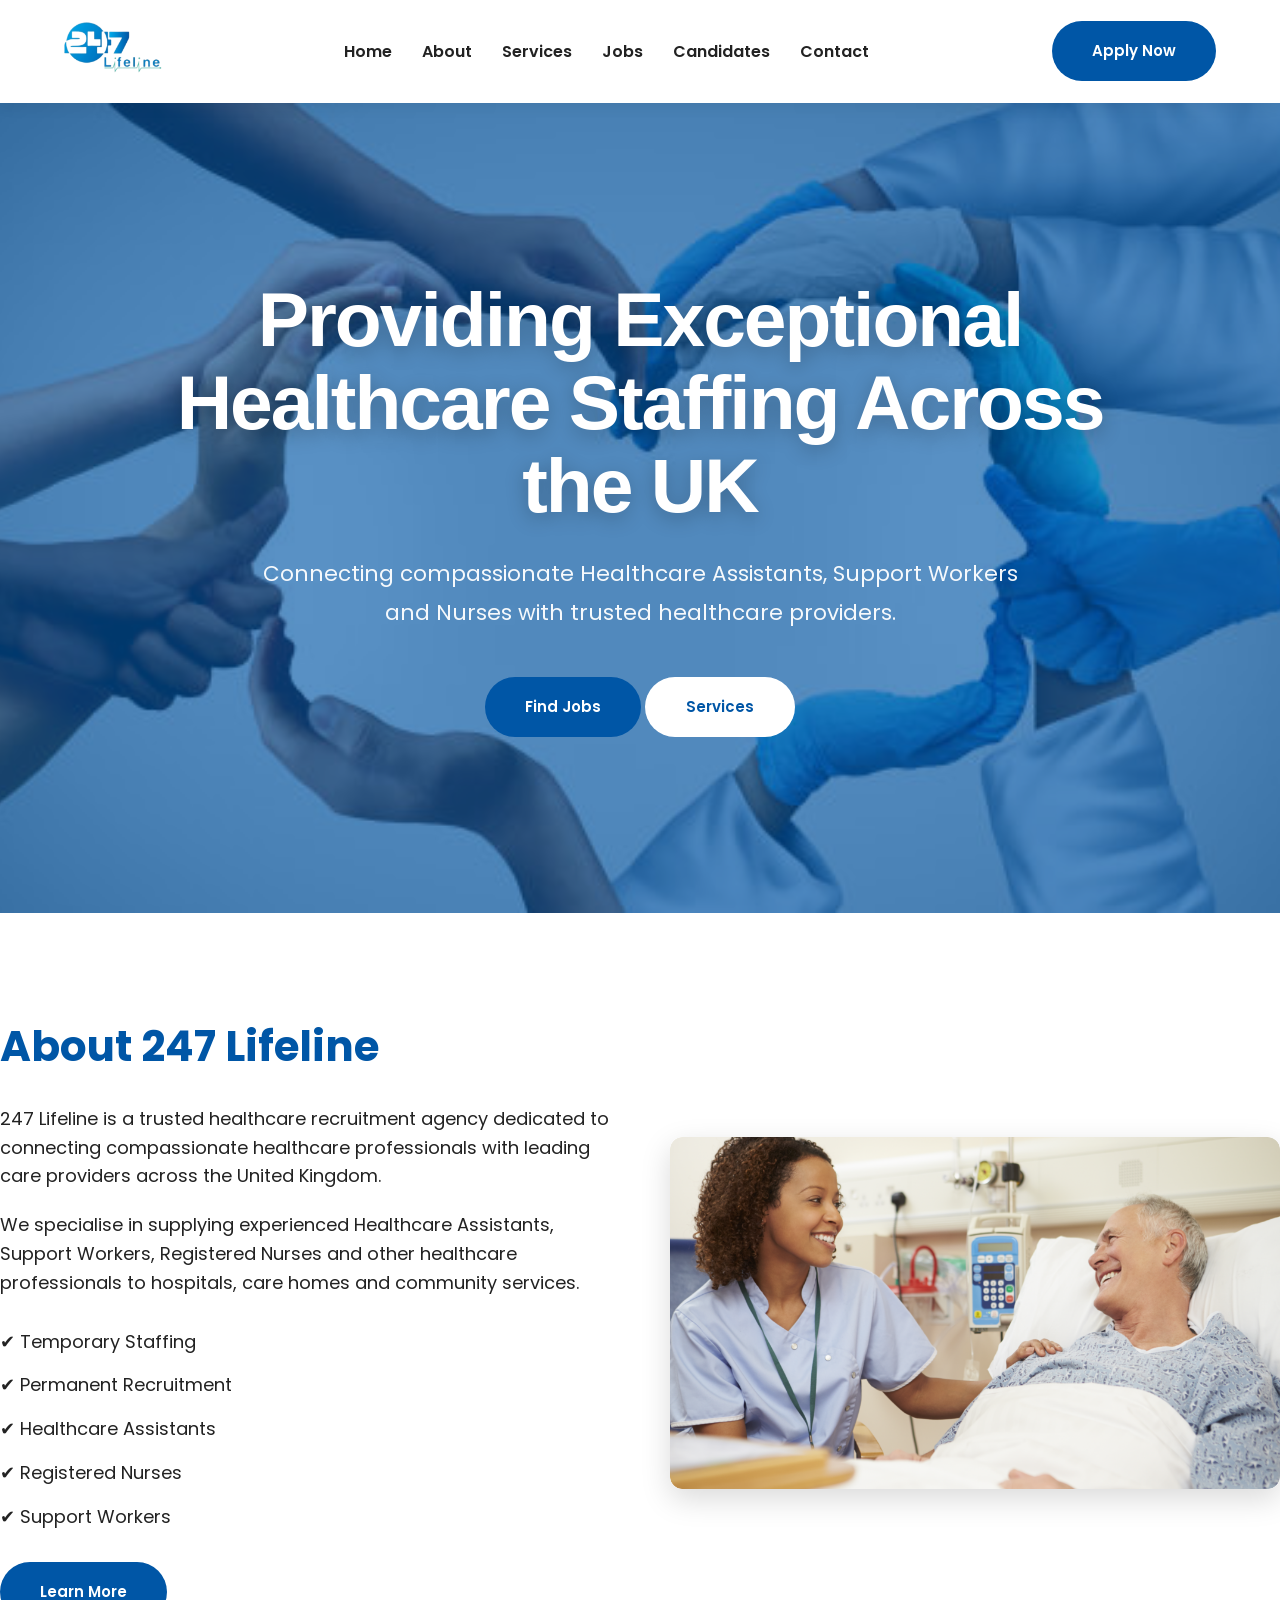
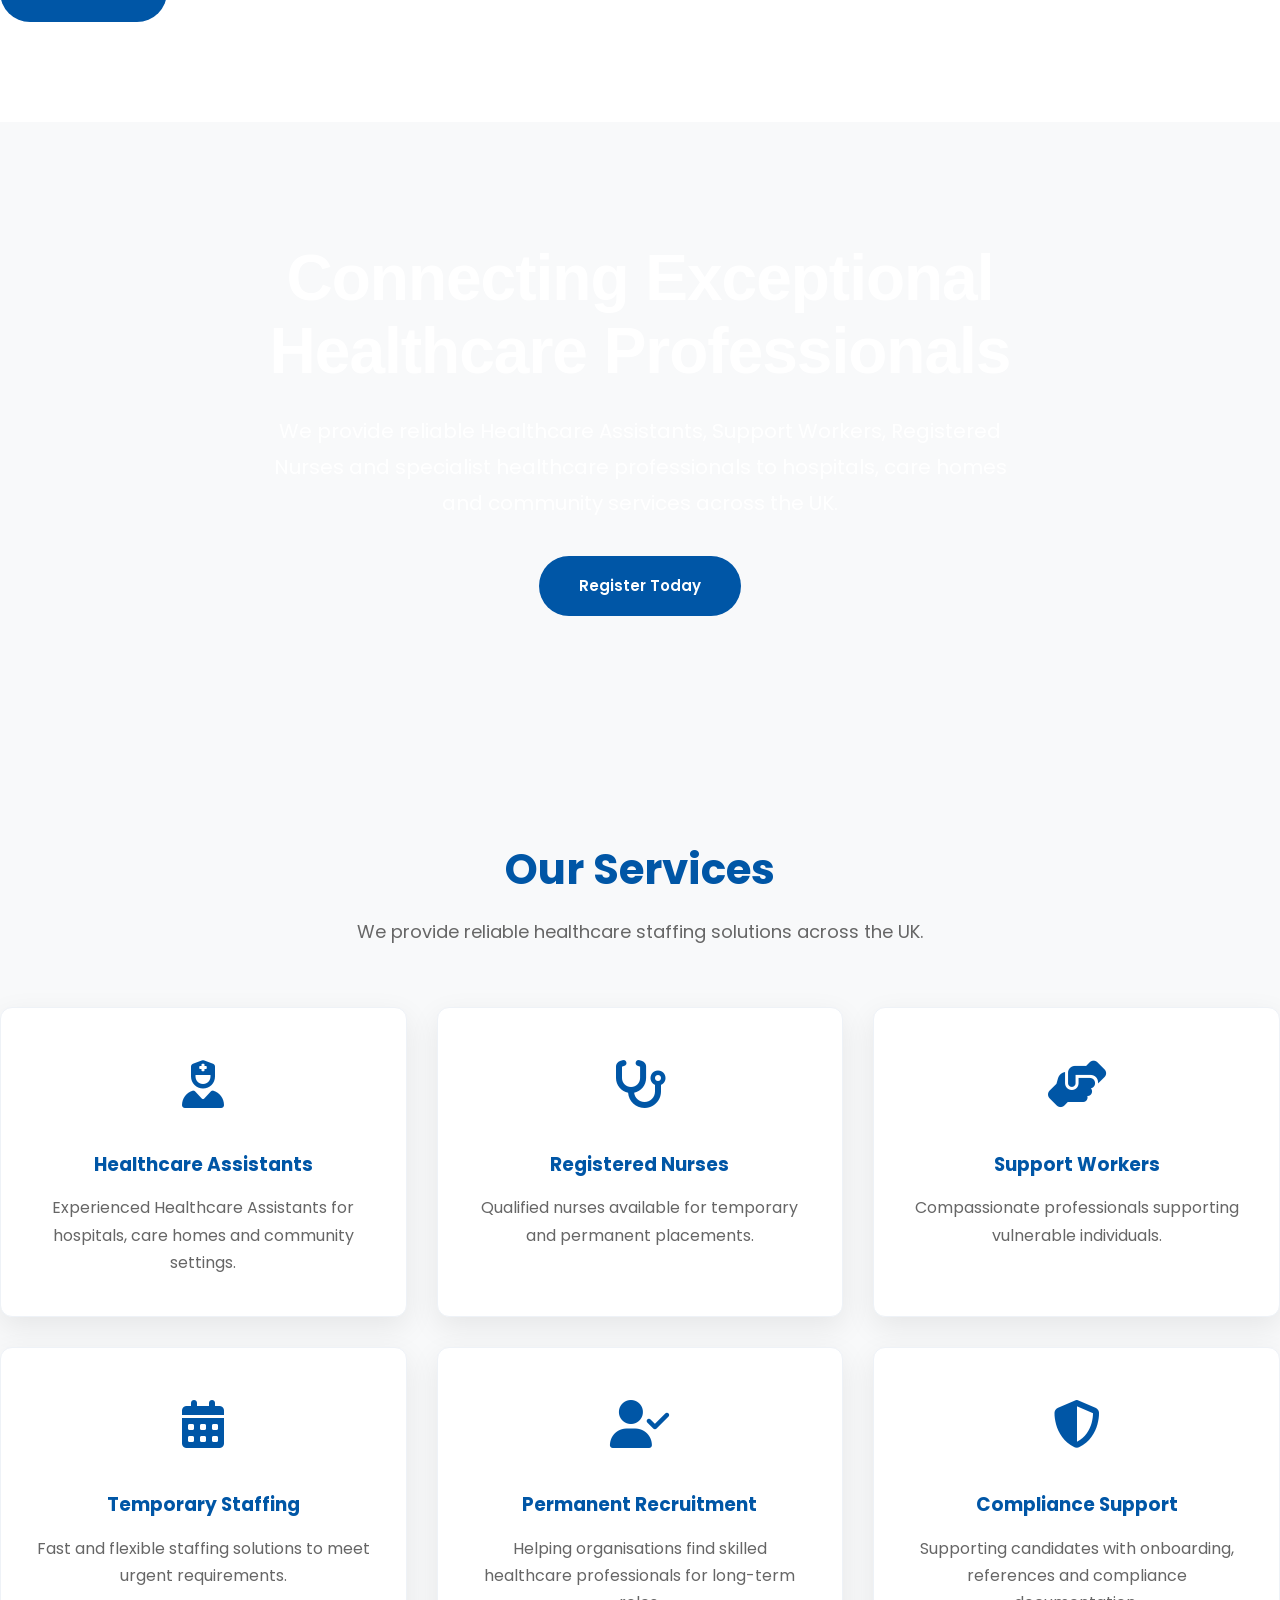
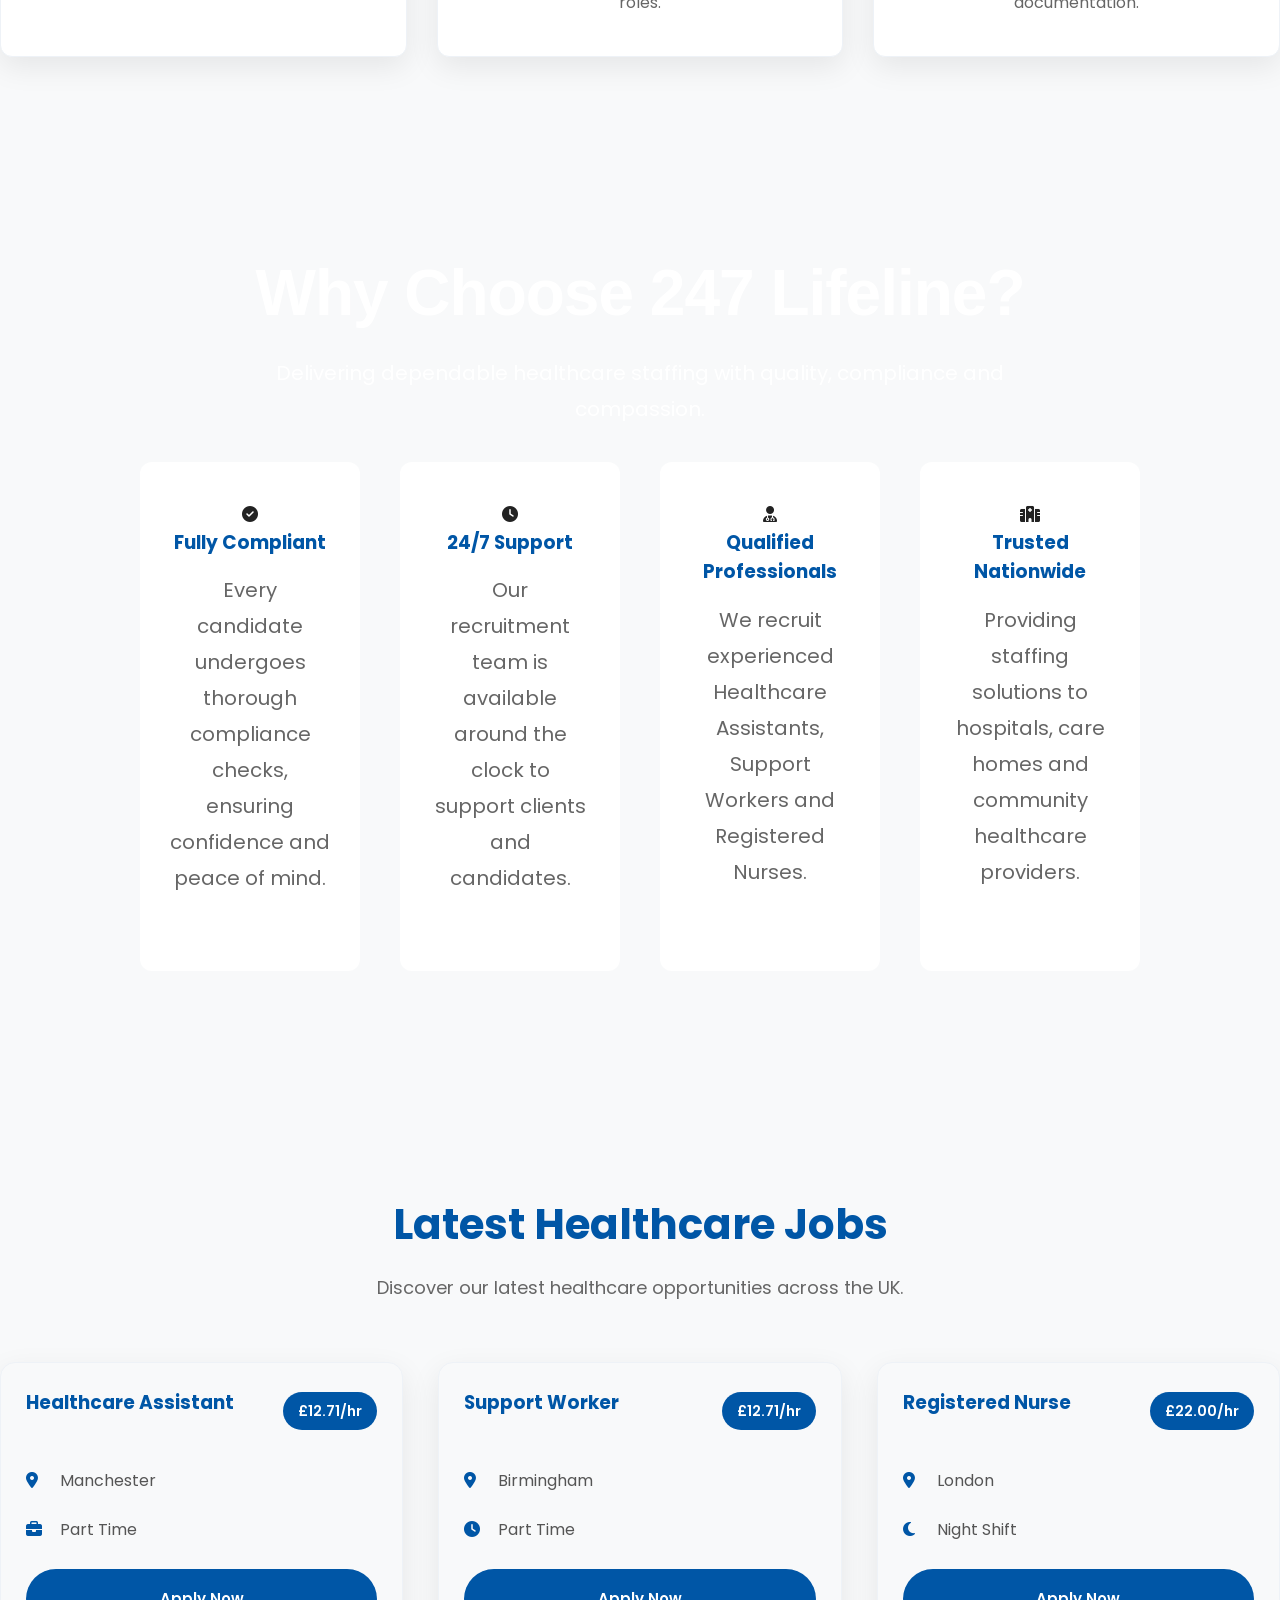
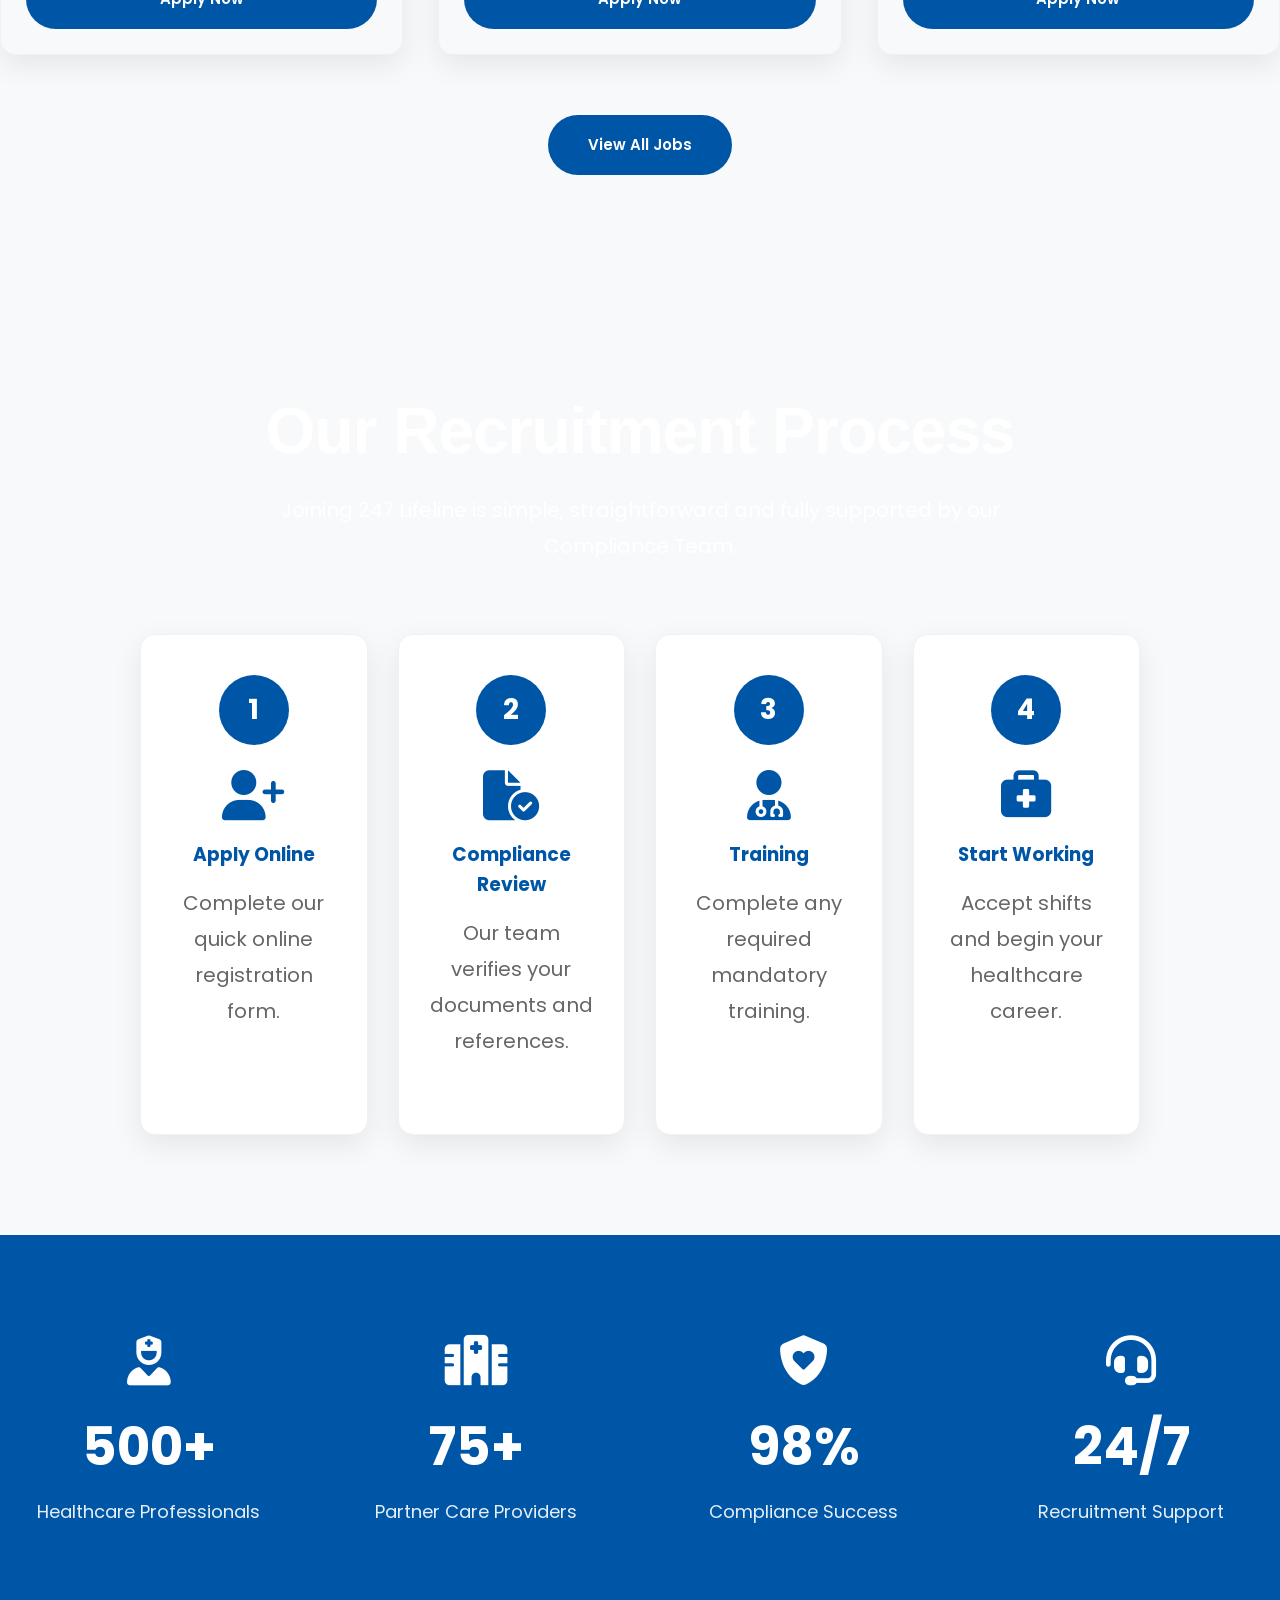
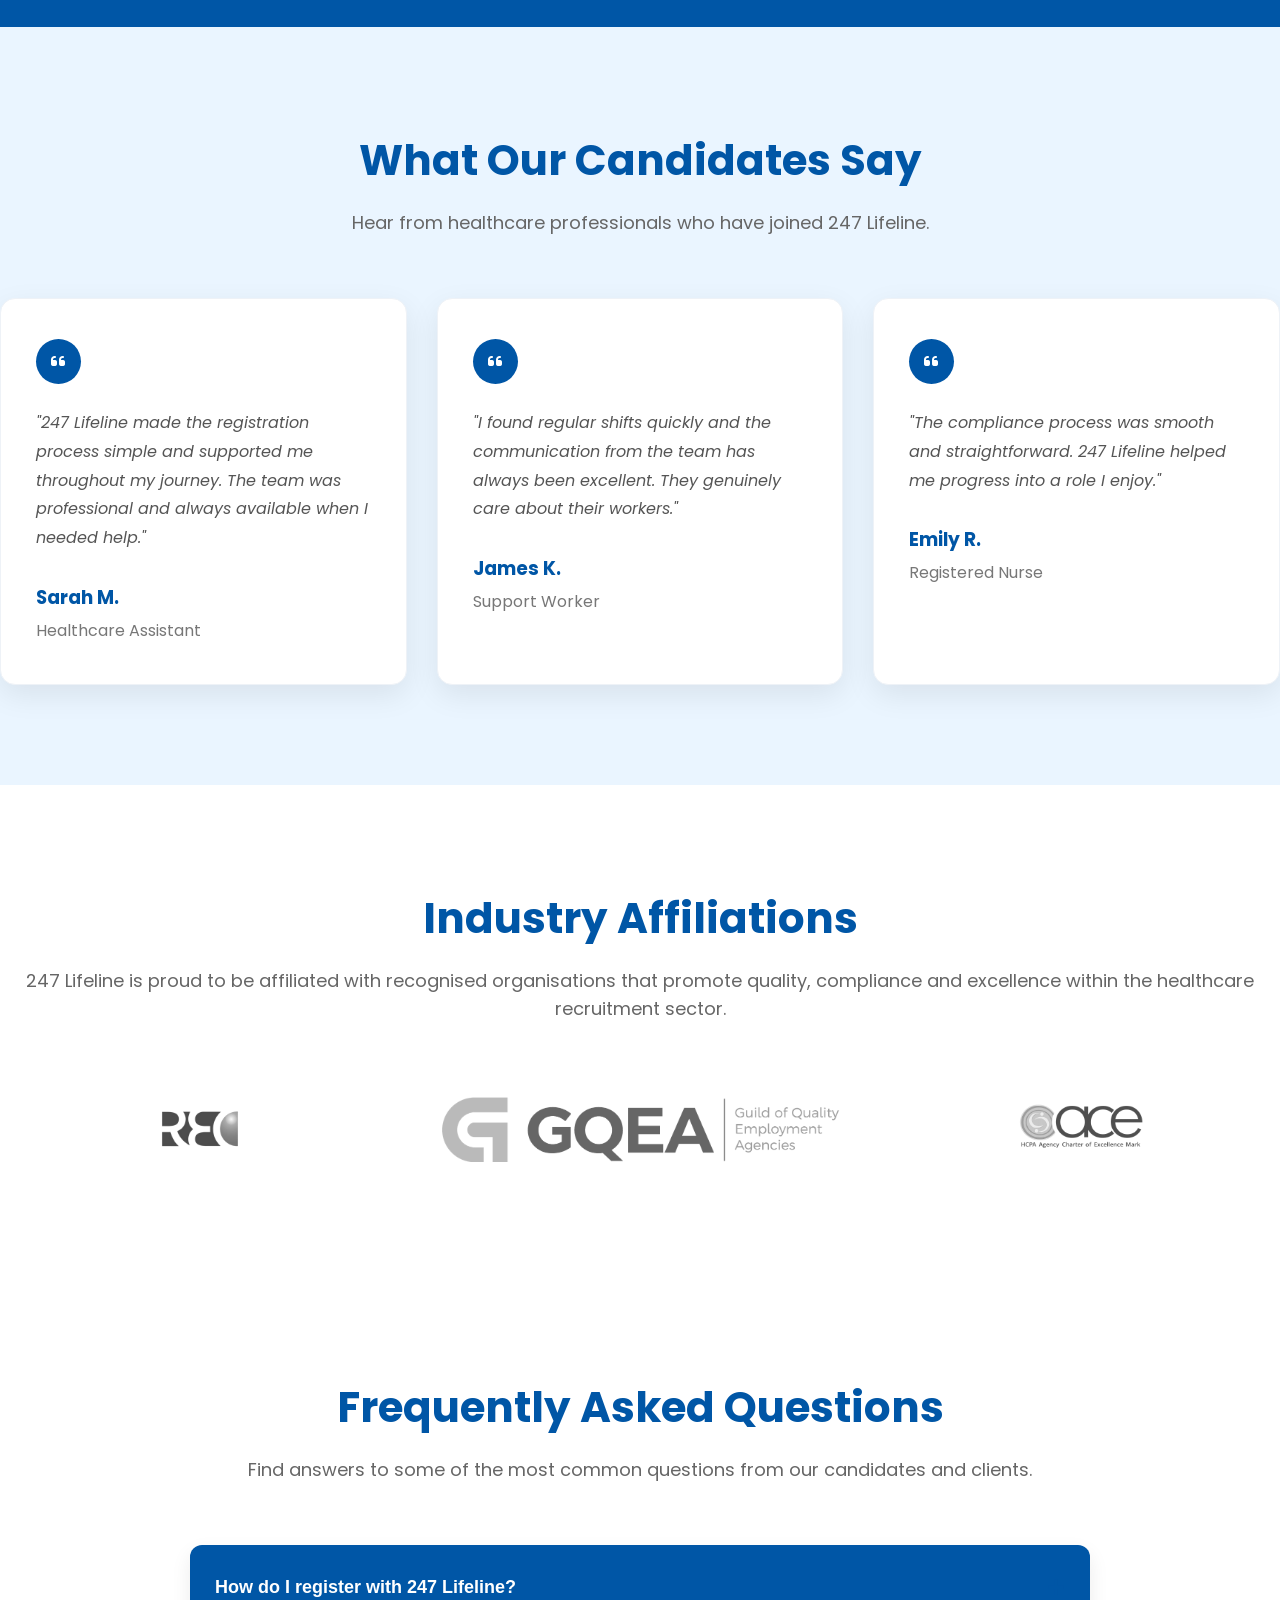
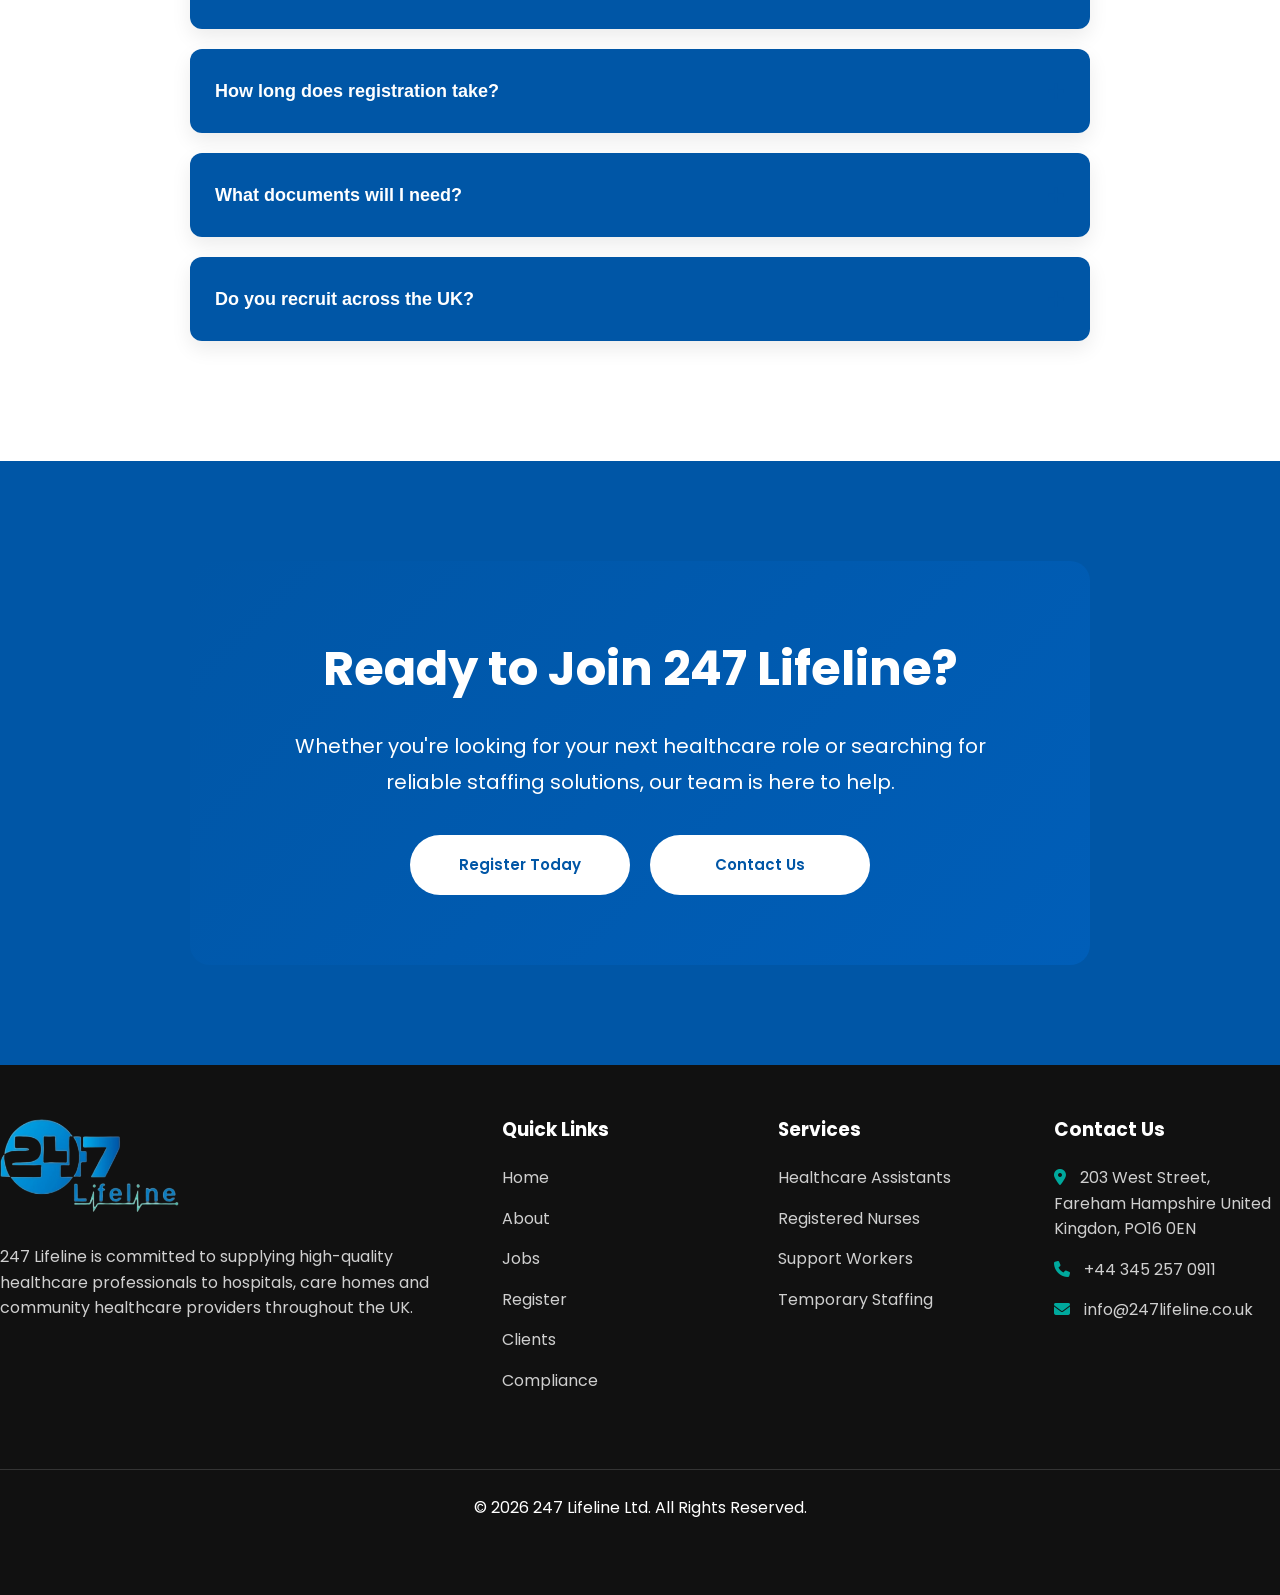
==== commit c7e827aa: "Fix affiliation logo image paths" ====
--- a/index.html
+++ b/index.html
@@ -719,11 +719,11 @@
 
         <div class="partners-grid">
 
-            <img src="Images/logos/reco.png" alt="RECO">
-
-            <img src="Images/logos/gqea.png" alt="GQEA">
-
-<img src="Images/logos/ace.png" alt="HCPA ACE">
+            <img src="Images/affiliations/reco.png" alt="RECO">
+
+            <img src="Images/affiliations/gqea.png" alt="GQEA">
+
+            <img src="Images/affiliations/ace.png" alt="HCPA ACE">
 
 
 
--- a/CSS/style.css
+++ b/CSS/style.css
@@ -161,10 +161,6 @@
 
 }
 
-.nav-links a:hover {
-    color: #0056A6;
-}
-
 .btn{
 
     display:inline-flex;
@@ -179,7 +175,7 @@
 
     color:#fff;
 
-    padding:14px 32px;
+    padding:18px 40px;
 
     min-width:150px;
 
@@ -288,14 +284,43 @@
 }
 
 .hero-content{
-
     position:relative;
-
     z-index:2;
-
     color:white;
-
-    width:min(90%,800px);
+    width:min(92%,1100px);
+    text-align:center;
+}
+.hero-content p{
+
+    max-width:760px;
+
+    margin:0 auto 45px;
+
+    font-size:1.35rem;
+
+    line-height:1.8;
+
+    color:rgba(255,255,255,.95);
+
+    font-weight:400;
+
+}
+
+.hero-content h1{
+
+    font-size:clamp(3.2rem,6vw,5.5rem);
+
+    font-weight:800;
+
+    line-height:1.08;
+
+    letter-spacing:-2px;
+
+    max-width:950px;
+
+    margin:0 auto 28px;
+
+    text-shadow:0 5px 20px rgba(0,0,0,.25);
 
 }
 
@@ -1942,9 +1967,19 @@
 
     .hero-content p{
 
-        font-size:20px;
-
-    }
+    max-width:760px;
+
+    margin:0 auto 45px;
+
+    font-size:1.35rem;
+
+    line-height:1.8;
+
+    color:rgba(255,255,255,.95);
+
+    font-weight:400;
+
+}
 
     .about-container{
 
@@ -2014,15 +2049,46 @@
 
     .hero-content p{
 
-        font-size:18px;
+    max-width:760px;
+
+    margin:0 auto 45px;
+
+    font-size:1.35rem;
+
+    line-height:1.8;
+
+    color:rgba(255,255,255,.95);
+
+    font-weight:400;
+
+}
+
+    .hero-buttons{
+
+        flex-direction:column;
+        
+        display:flex;
+
+        justify-content:center;
+
+        gap:20px;
+
+        margin-top:45px;
+
+        flex-wrap:wrap;
 
     }
-
-    .hero-buttons{
-
-        flex-direction:column;
-
-    }
+    .hero-buttons .btn{
+
+    padding:18px 42px;
+
+    border-radius:50px;
+
+    font-size:1rem;
+
+    font-weight:600;
+
+}
 
     .btn{
 
@@ -2120,9 +2186,19 @@
 
     .hero-content p{
 
-        font-size:16px;
-
-    }
+    max-width:760px;
+
+    margin:0 auto 45px;
+
+    font-size:1.35rem;
+
+    line-height:1.8;
+
+    color:rgba(255,255,255,.95);
+
+    font-weight:400;
+
+}
 
     .page-banner h1{
 
@@ -3424,24 +3500,46 @@
 #process .section-subtitle{
     color:#fff;
 }
+.fixed-background-section .container{
+
+    max-width:1000px;
+    margin:0 auto;
+
+    display:flex;
+    flex-direction:column;
+    align-items:center;
+    justify-content:center;
+
+    text-align:center;
+
+}
+
 .fixed-background-section h2{
 
-    font-size:52px;
-    margin-bottom:25px;
-    font-weight:700;
+    max-width:900px;
+    margin:0 auto 24px;
+
+    font-size:clamp(2.8rem,5vw,4.3rem);
+    font-weight:800;
+    line-height:1.15;
+    letter-spacing:-1px;
+
 }
 
 .fixed-background-section p{
 
-    max-width:850px;
-    margin:0 auto 40px;
-    font-size:22px;
+    max-width:760px;
+    margin:0 auto 35px;
+
+    font-size:1.25rem;
     line-height:1.8;
+
 }
 
 .fixed-background-section .btn{
 
-    margin-top:20px;
+    margin:0 auto;
+
 }
 .reveal-text,
 .reveal-left,
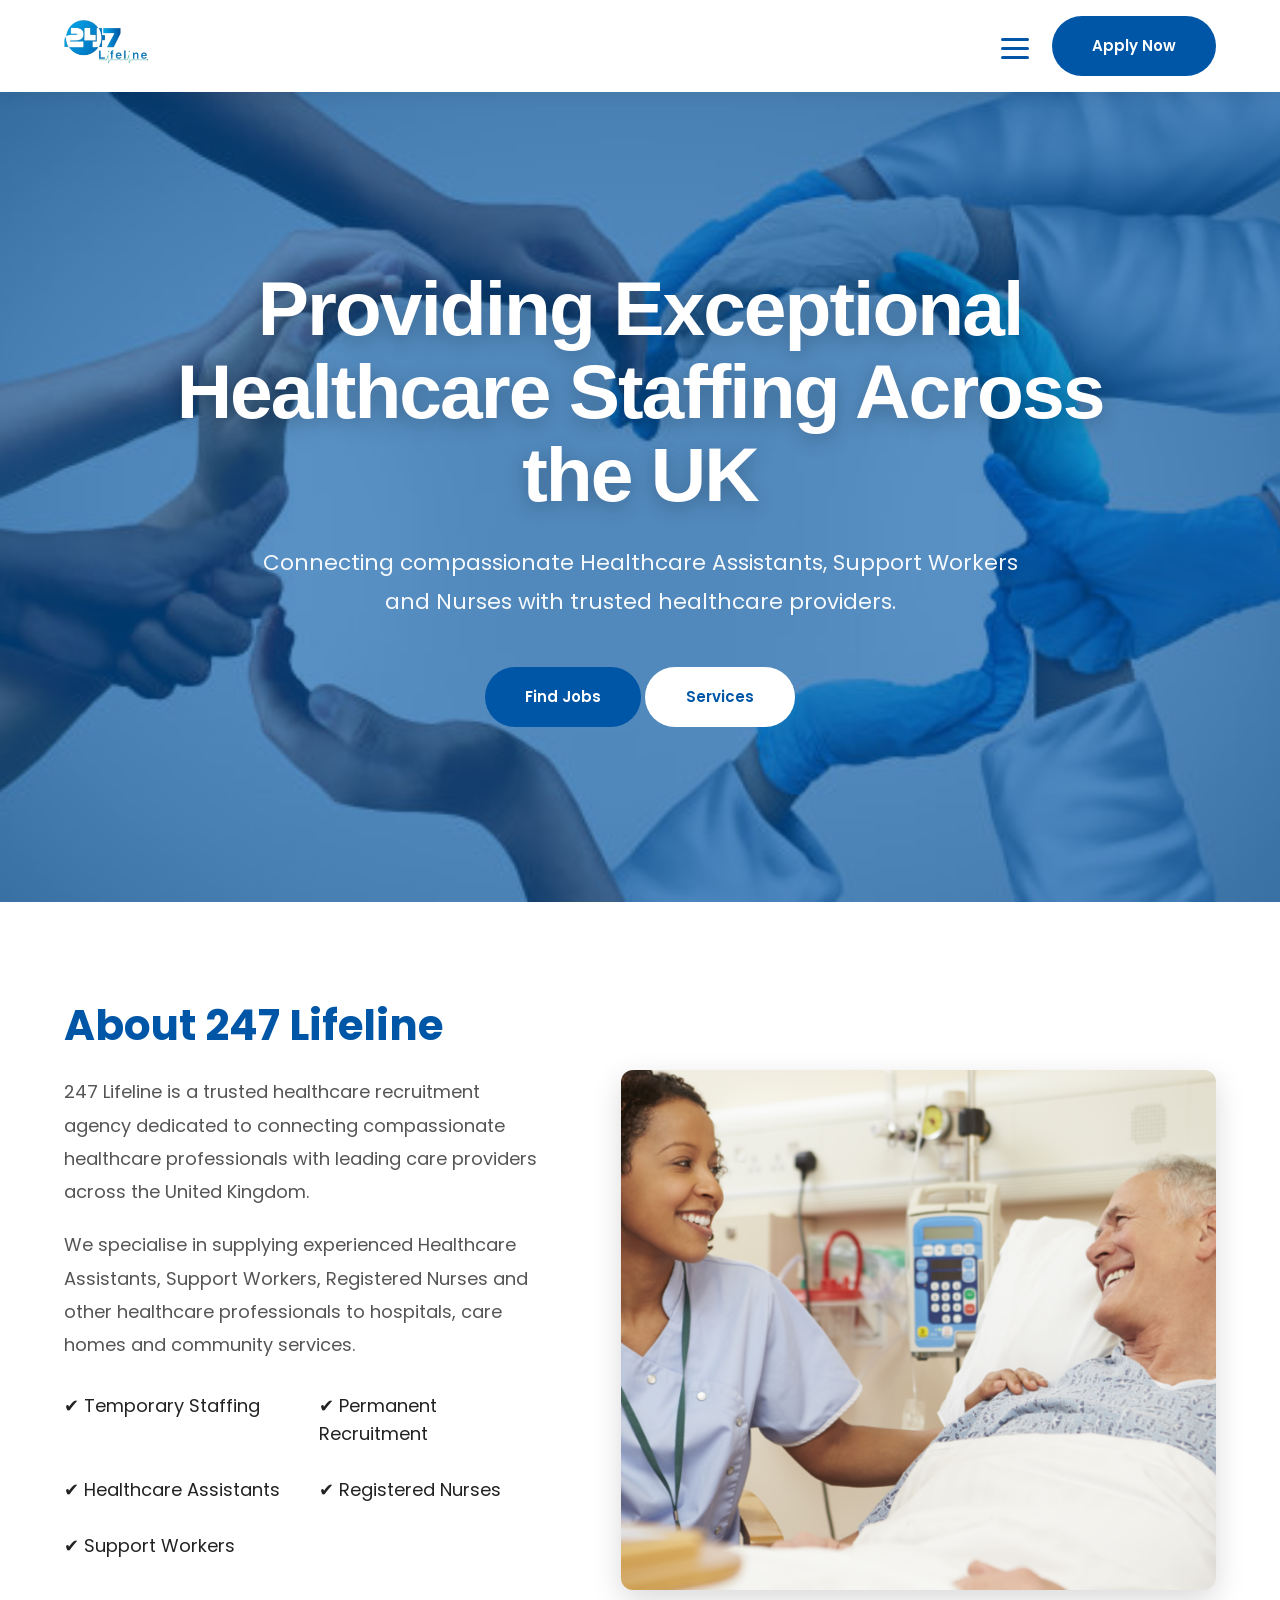
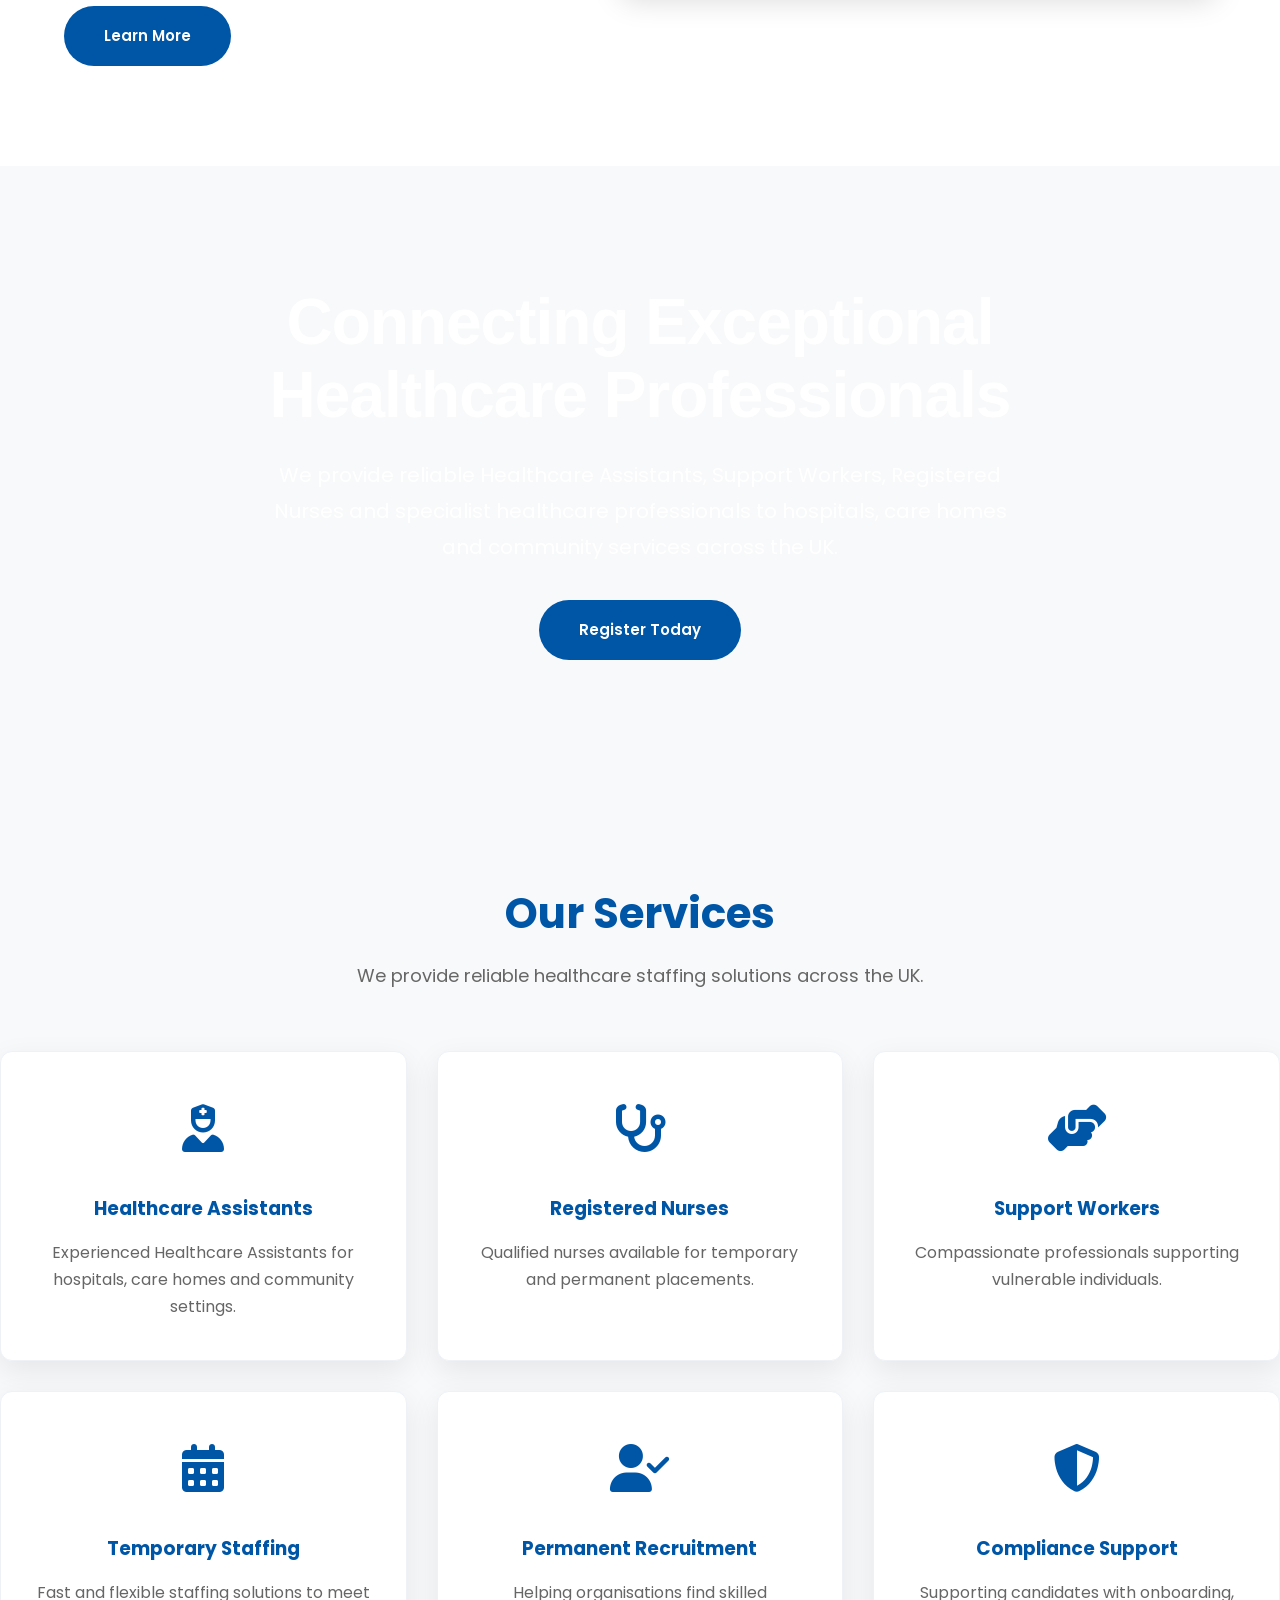
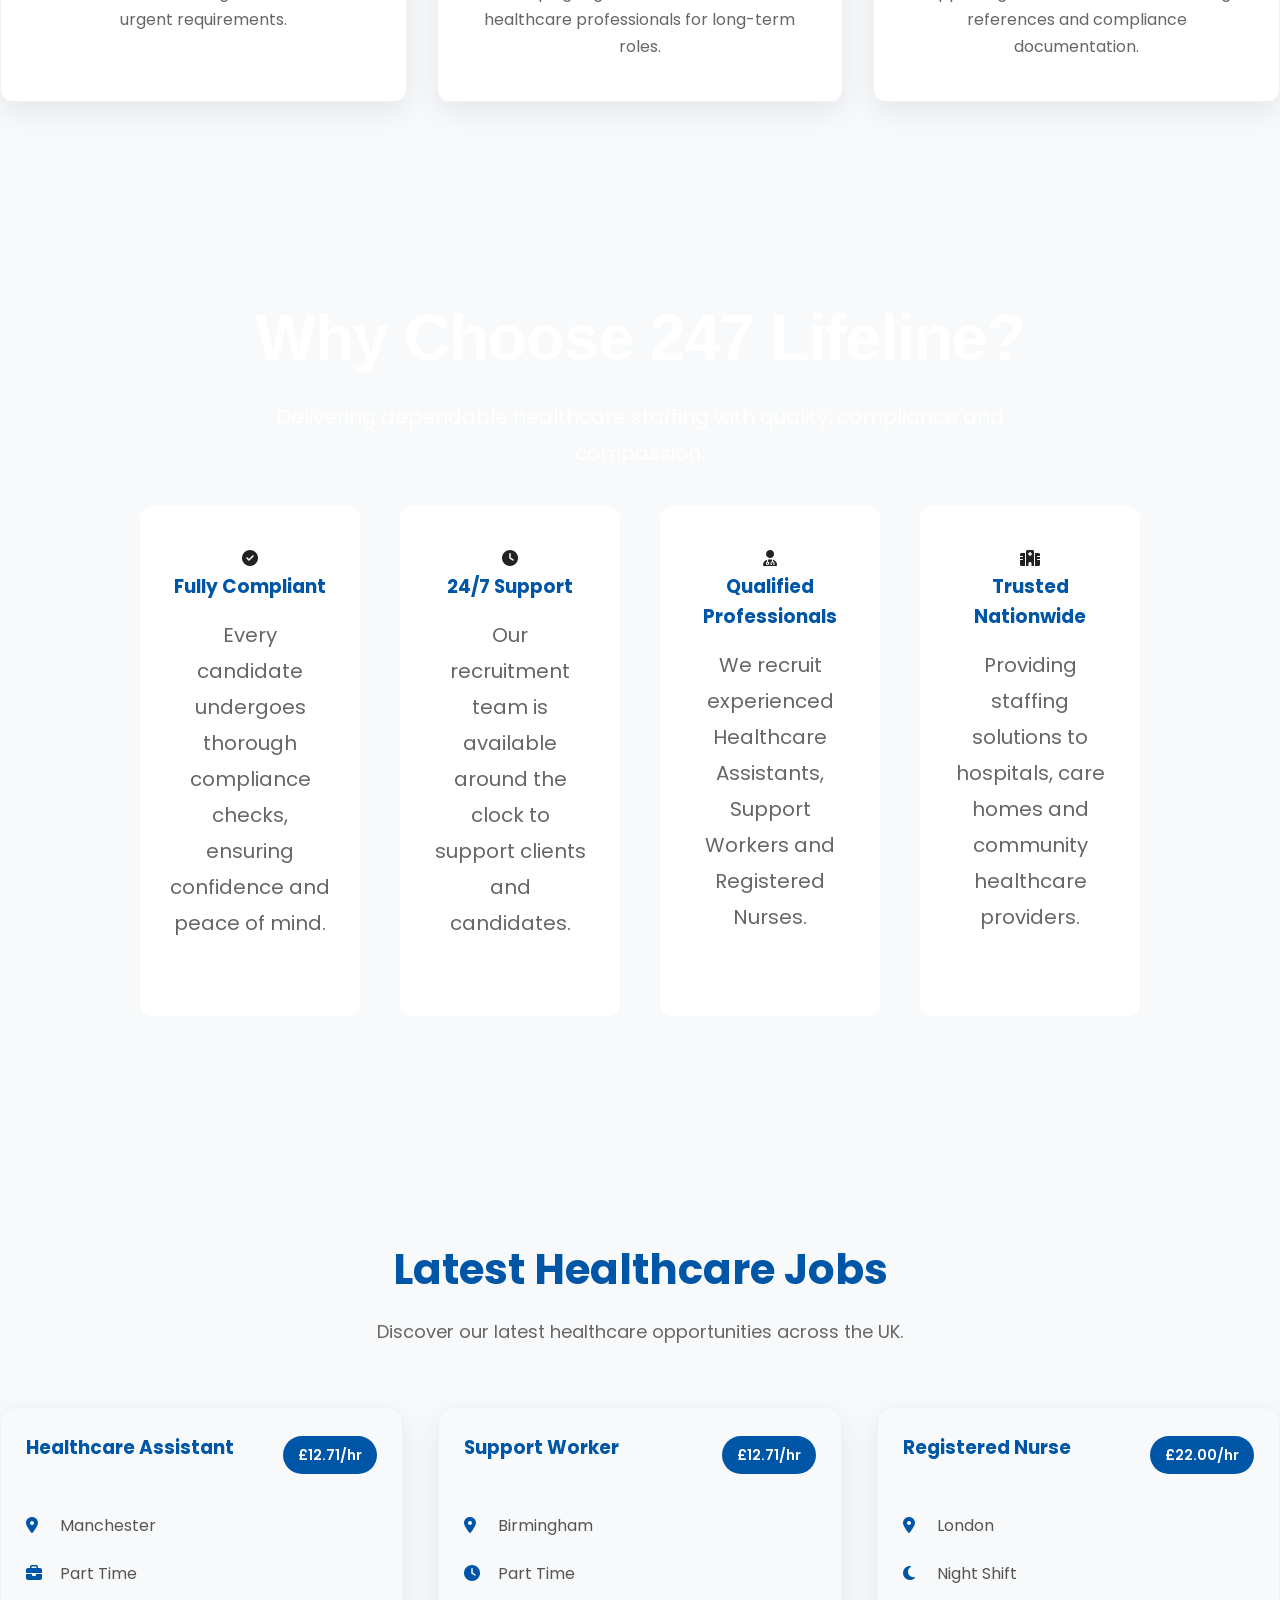
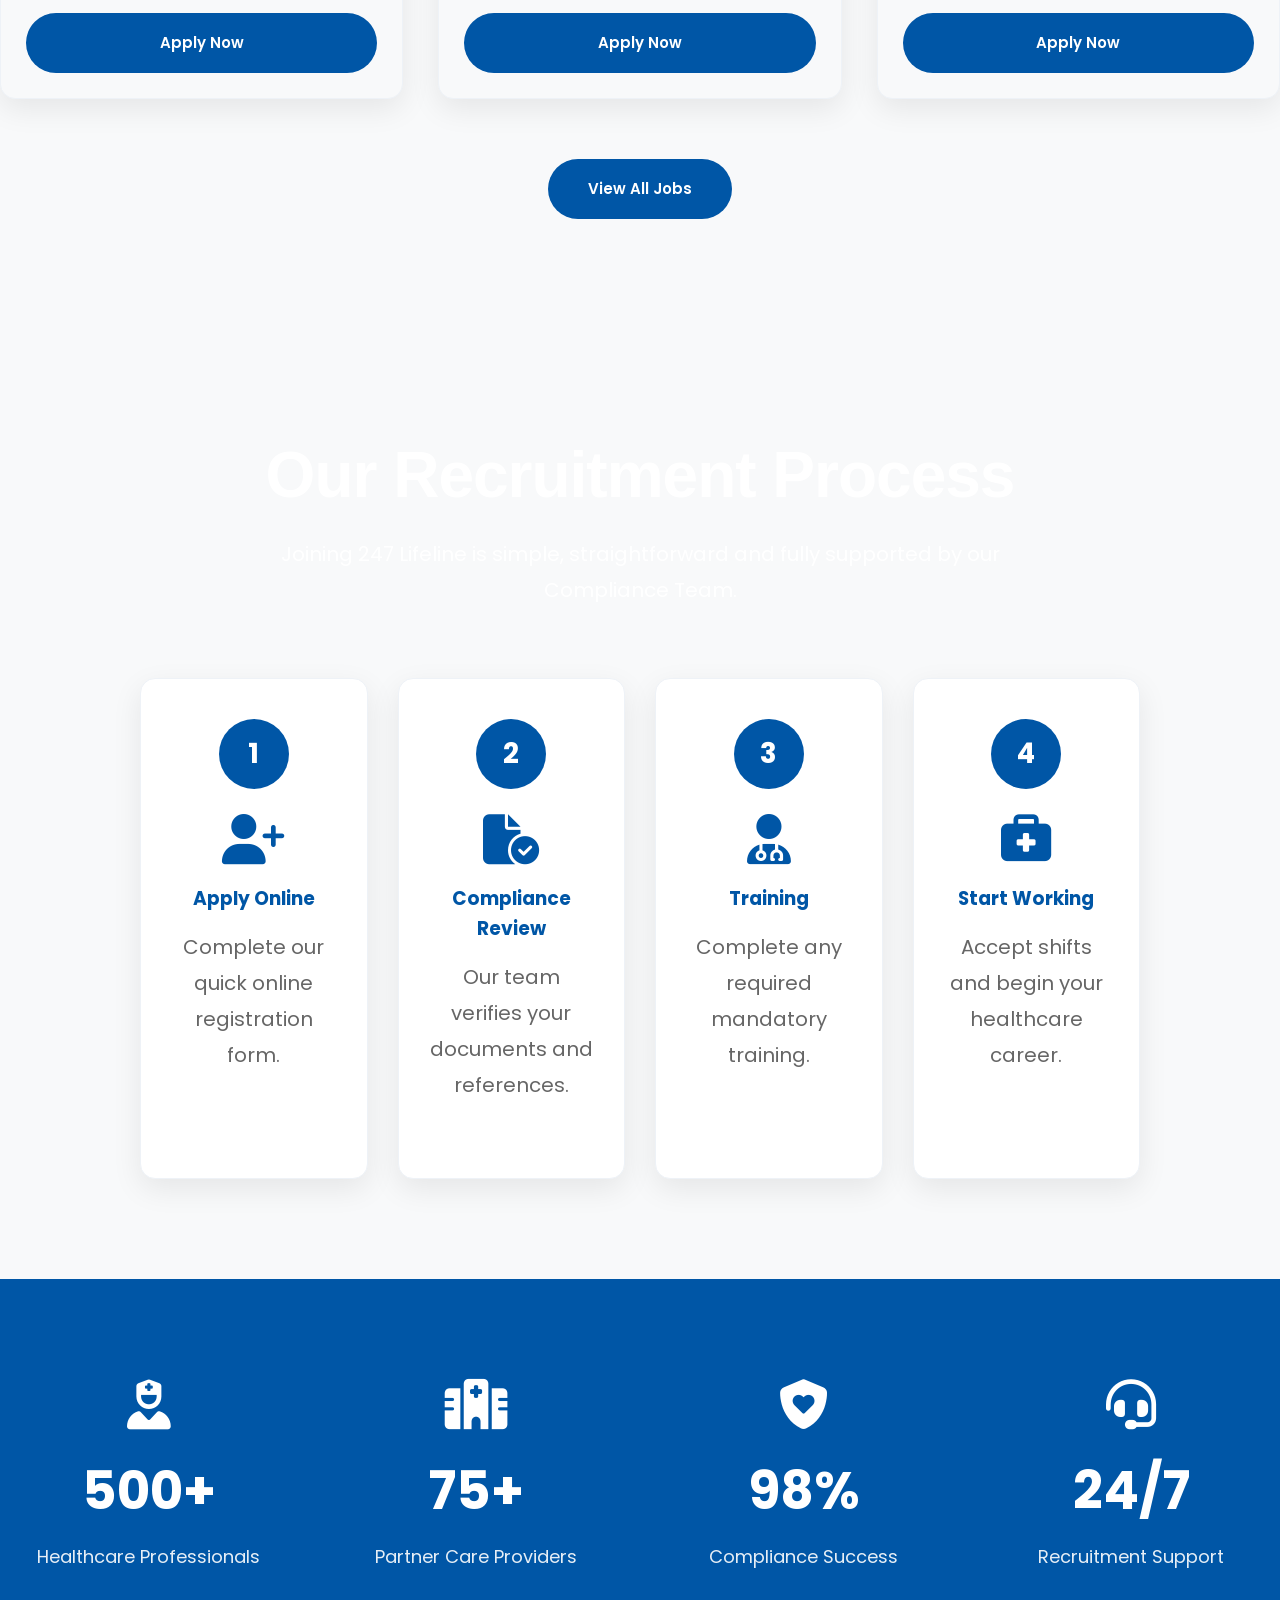
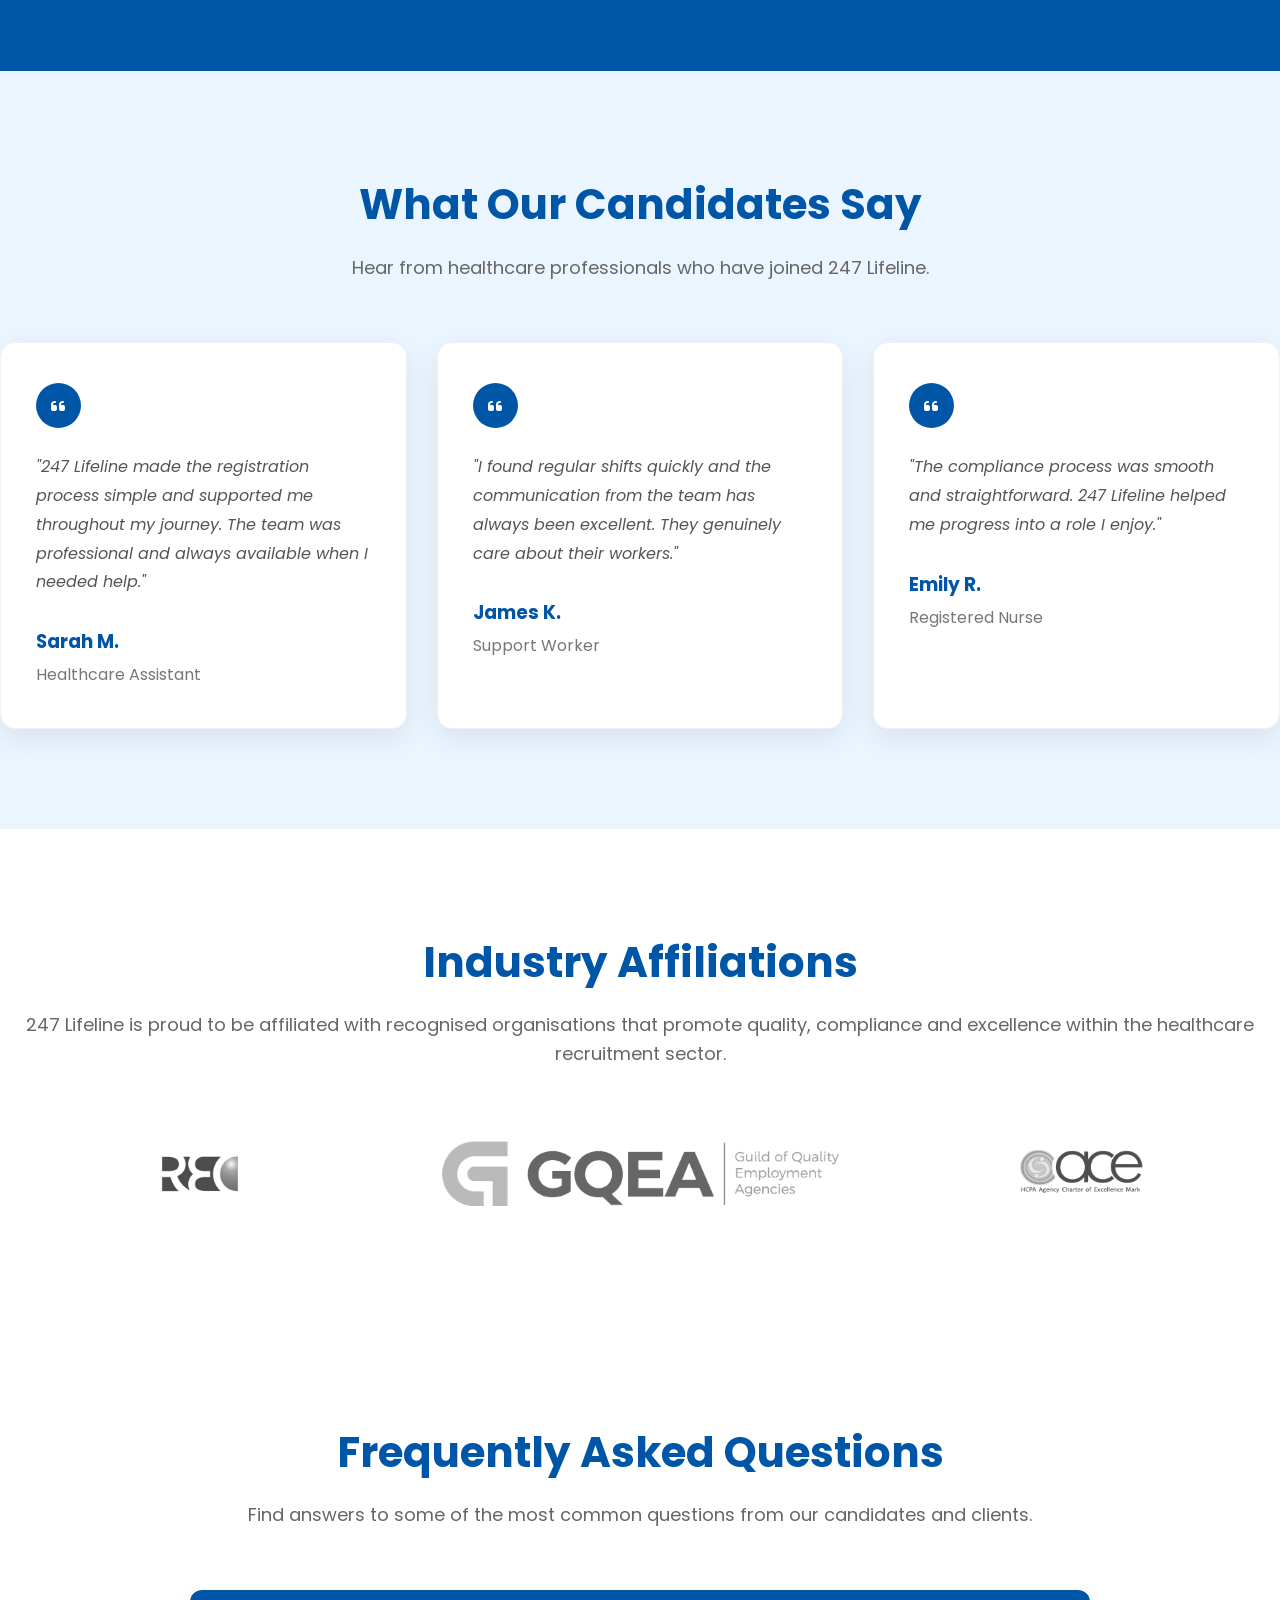
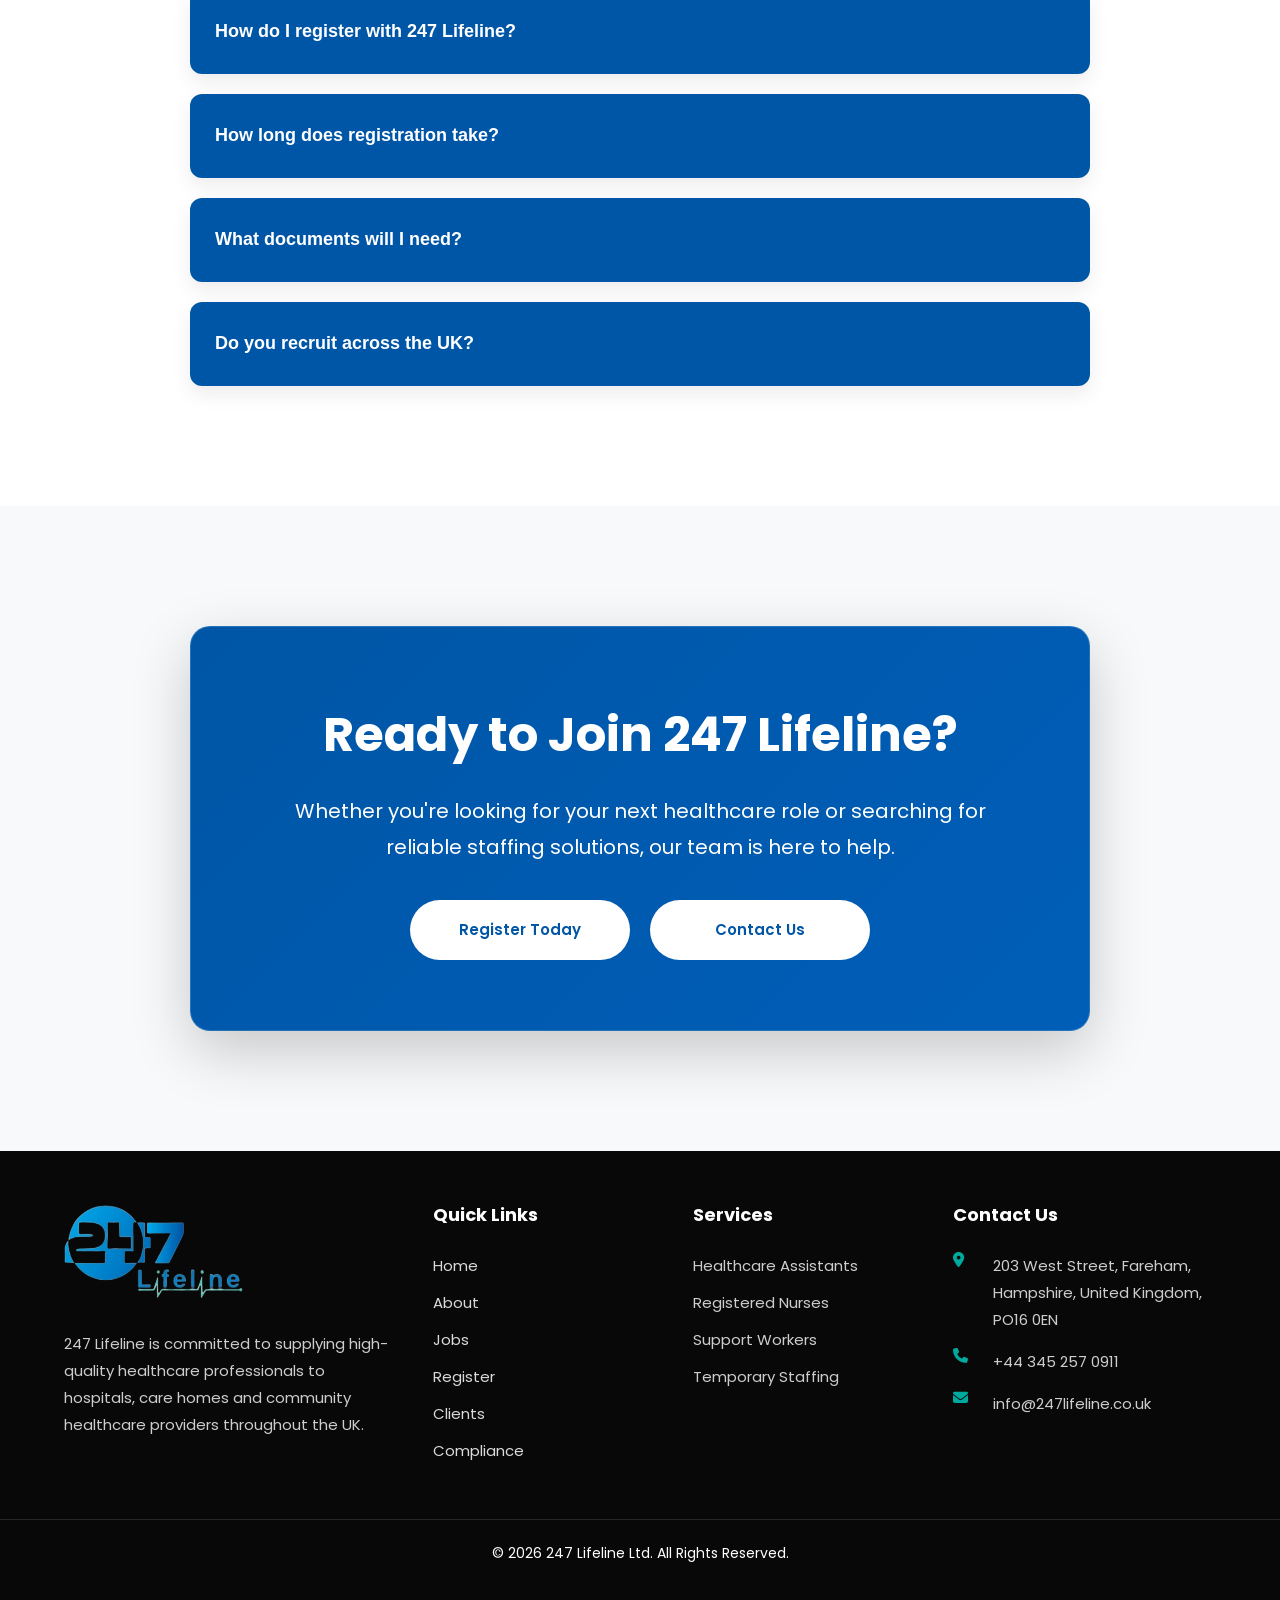
==== commit 3d4ed788: "Add responsive mobile hamburger navigation" ====
--- a/index.html
+++ b/index.html
@@ -33,6 +33,11 @@
         <img src="Images/247 Lifeline logo.png" alt="247 Lifeline Logo">
     </a>
 </div>
+<button class="menu-toggle" id="menuToggle" aria-label="Open navigation">
+    <span></span>
+    <span></span>
+    <span></span>
+</button>
 
 <ul class="nav-links">
 
@@ -960,13 +965,13 @@
             <h3>Contact Us</h3>
 
             <p>
-                <i class="fa-solid fa-location-dot"></i>
-                203 West Street, Fareham
-Hampshire
-United Kingdon,
-
-PO16 0EN
-            </p>
+    <i class="fa-solid fa-location-dot"></i>
+    <span>
+        203 West Street, Fareham,<br>
+        Hampshire, United Kingdom,<br>
+        PO16 0EN
+    </span>
+</p>
 
             <p>
                 <i class="fa-solid fa-phone"></i>
--- a/CSS/style.css
+++ b/CSS/style.css
@@ -101,6 +101,25 @@
 .logo img {
     height: 55px;
     width: auto;
+}
+.menu-toggle{
+    display:none;
+    width:44px;
+    height:44px;
+    padding:8px;
+    border:none;
+    background:transparent;
+    cursor:pointer;
+}
+
+.menu-toggle span{
+    display:block;
+    width:100%;
+    height:3px;
+    margin:6px 0;
+    background:var(--primary);
+    border-radius:20px;
+    transition:.3s;
 }
 
 .nav-links{
@@ -351,22 +370,51 @@
 
 }
 
-.about-container {
-
-    display: flex;
-
-    justify-content: space-between;
-
-    align-items: center;
-
-    gap: 60px;
-
-}
-
-.about-text {
-
-    flex: 1;
-
+.about-container{
+    width:90%;
+    max-width:1200px;
+    margin:0 auto;
+
+    display:grid;
+    grid-template-columns:0.9fr 1.1fr;
+    align-items:center;
+    gap:70px;
+}
+
+.about-text{
+    max-width:560px;
+}
+
+.about-text h2{
+    font-size:clamp(2.4rem,4vw,3.5rem);
+    line-height:1.15;
+    margin-bottom:24px;
+}
+
+.about-text p{
+    font-size:17px;
+    line-height:1.85;
+    margin-bottom:18px;
+    color:var(--text);
+}
+
+.about-list{
+    display:grid;
+    grid-template-columns:1fr 1fr;
+    gap:12px 24px;
+    margin:28px 0 34px;
+}
+
+.about-list li{
+    font-size:16px;
+    margin:0;
+}
+
+.about-image img{
+    width:100%;
+    min-height:520px;
+    object-fit:cover;
+    border-radius:20px;
 }
 
 .about-text h2 {
@@ -1195,21 +1243,50 @@
 
 #cta{
 
-    padding:100px 0;
-
-    background:var(--primary);
+    position:relative;
+
+    overflow:hidden;
+
+    padding:120px 0;
+
+    background-image:
+        linear-gradient(
+            rgba(0,86,166,.82),
+            rgba(0,86,166,.82)
+        ),
+        url("../Images/hero2.jpg");
+
+    background-size:cover;
+
+    background-position:center;
+
+    background-repeat:no-repeat;
+
+    background-attachment:fixed;
 
 }
 
 .cta-box{
 
+    max-width:900px;
+
+    margin:auto;
+
     text-align:center;
 
     color:white;
 
-    max-width:900px;
-
-    margin:auto;
+    padding:70px 60px;
+
+    background:rgba(255,255,255,.08);
+
+    backdrop-filter:blur(12px);
+
+    border:1px solid rgba(255,255,255,.15);
+
+    border-radius:25px;
+
+    box-shadow:0 20px 60px rgba(0,0,0,.20);
 
 }
 
@@ -1848,13 +1925,70 @@
 }
 
 .footer-grid{
+    width:90%;
+    max-width:1200px;
+    margin:0 auto;
 
     display:grid;
-
-    grid-template-columns:2fr 1fr 1fr 1fr;
-
-    gap:50px;
-
+    grid-template-columns:1.5fr 1fr 1fr 1.2fr;
+    gap:40px;
+
+    align-items:start;
+}
+.site-footer{
+    background:#111;
+    color:#fff;
+    padding:70px 0 0;
+}
+
+.footer-grid > div{
+    min-width:0;
+}
+
+.footer-logo{
+    width:150px;
+    margin-bottom:22px;
+}
+
+.footer-grid h3{
+    margin-bottom:22px;
+    font-size:18px;
+}
+
+.footer-grid p,
+.footer-grid li{
+    font-size:15px;
+    line-height:1.8;
+}
+
+.footer-grid ul{
+    padding:0;
+}
+
+.footer-grid li{
+    margin-bottom:10px;
+}
+
+.footer-grid a{
+    color:rgba(255,255,255,.85);
+}
+
+.footer-grid a:hover{
+    color:#fff;
+}
+
+.footer-grid i{
+    color:var(--secondary);
+    width:22px;
+    margin-right:8px;
+}
+
+.footer-bottom{
+    margin-top:45px;
+    padding:22px 20px;
+    text-align:center;
+    border-top:1px solid rgba(255,255,255,.12);
+    font-size:14px;
 }
 
 .footer-logo{
@@ -2146,21 +2280,103 @@
 
     }
 
-    .footer-grid{
-
-        grid-template-columns:1fr;
-
-        text-align:center;
-
-    }
-
-    .social-links{
-
-        justify-content:center;
-
-    }
-
-}/* ==========================================
+.footer-grid{
+    grid-template-columns:1fr;
+    text-align:left;
+}
+
+footer p{
+    justify-content:flex-start;
+}
+
+.social-links{
+    justify-content:flex-start;
+}
+.about-container{
+    grid-template-columns:1fr;
+    gap:40px;
+}
+
+.about-text{
+    max-width:none;
+}
+
+.about-list{
+    grid-template-columns:1fr;
+}
+
+.about-image img{
+    min-height:320px;
+}
+
+#about .btn{
+    width:auto;
+}
+
+}
+footer p{
+    display:flex;
+    align-items:flex-start;
+    gap:10px;
+}
+.navbar{
+    width:90%;
+    padding:16px 0;
+    display:flex;
+    flex-direction:row;
+    justify-content:space-between;
+    align-items:center;
+    gap:15px;
+    flex-wrap:wrap;
+}
+
+.logo img{
+    height:48px;
+}
+
+.menu-toggle{
+    display:block;
+    margin-left:auto;
+}
+
+.nav-links{
+    display:none;
+    width:100%;
+    flex-direction:column;
+    align-items:center;
+    gap:0;
+    margin:10px 0 0;
+    padding:14px 0;
+    background:#fff;
+    border-radius:14px;
+    box-shadow:0 12px 30px rgba(0,0,0,.10);
+}
+
+.nav-links.active{
+    display:flex;
+}
+
+.nav-links li{
+    width:100%;
+}
+
+.nav-links a{
+    display:block;
+    width:100%;
+    padding:14px 20px;
+    text-align:center;
+}
+
+.nav-apply{
+    display:none;
+}
+
+.nav-links.active + .nav-apply{
+    display:flex;
+    width:100%;
+    margin-top:10px;
+}
+/* ==========================================
    SMALL PHONES
 ========================================== */
 
@@ -3165,6 +3381,11 @@
     background-repeat: no-repeat;
     padding: 50px 0; /* keeps spacing nice */
     color: #fff; /* optional: makes text readable on dark images */
+}
+footer p{
+    display:flex;
+    align-items:flex-start;
+    gap:10px;
 }
 footer {
     background-image: url('images/footer-bg.jpg');
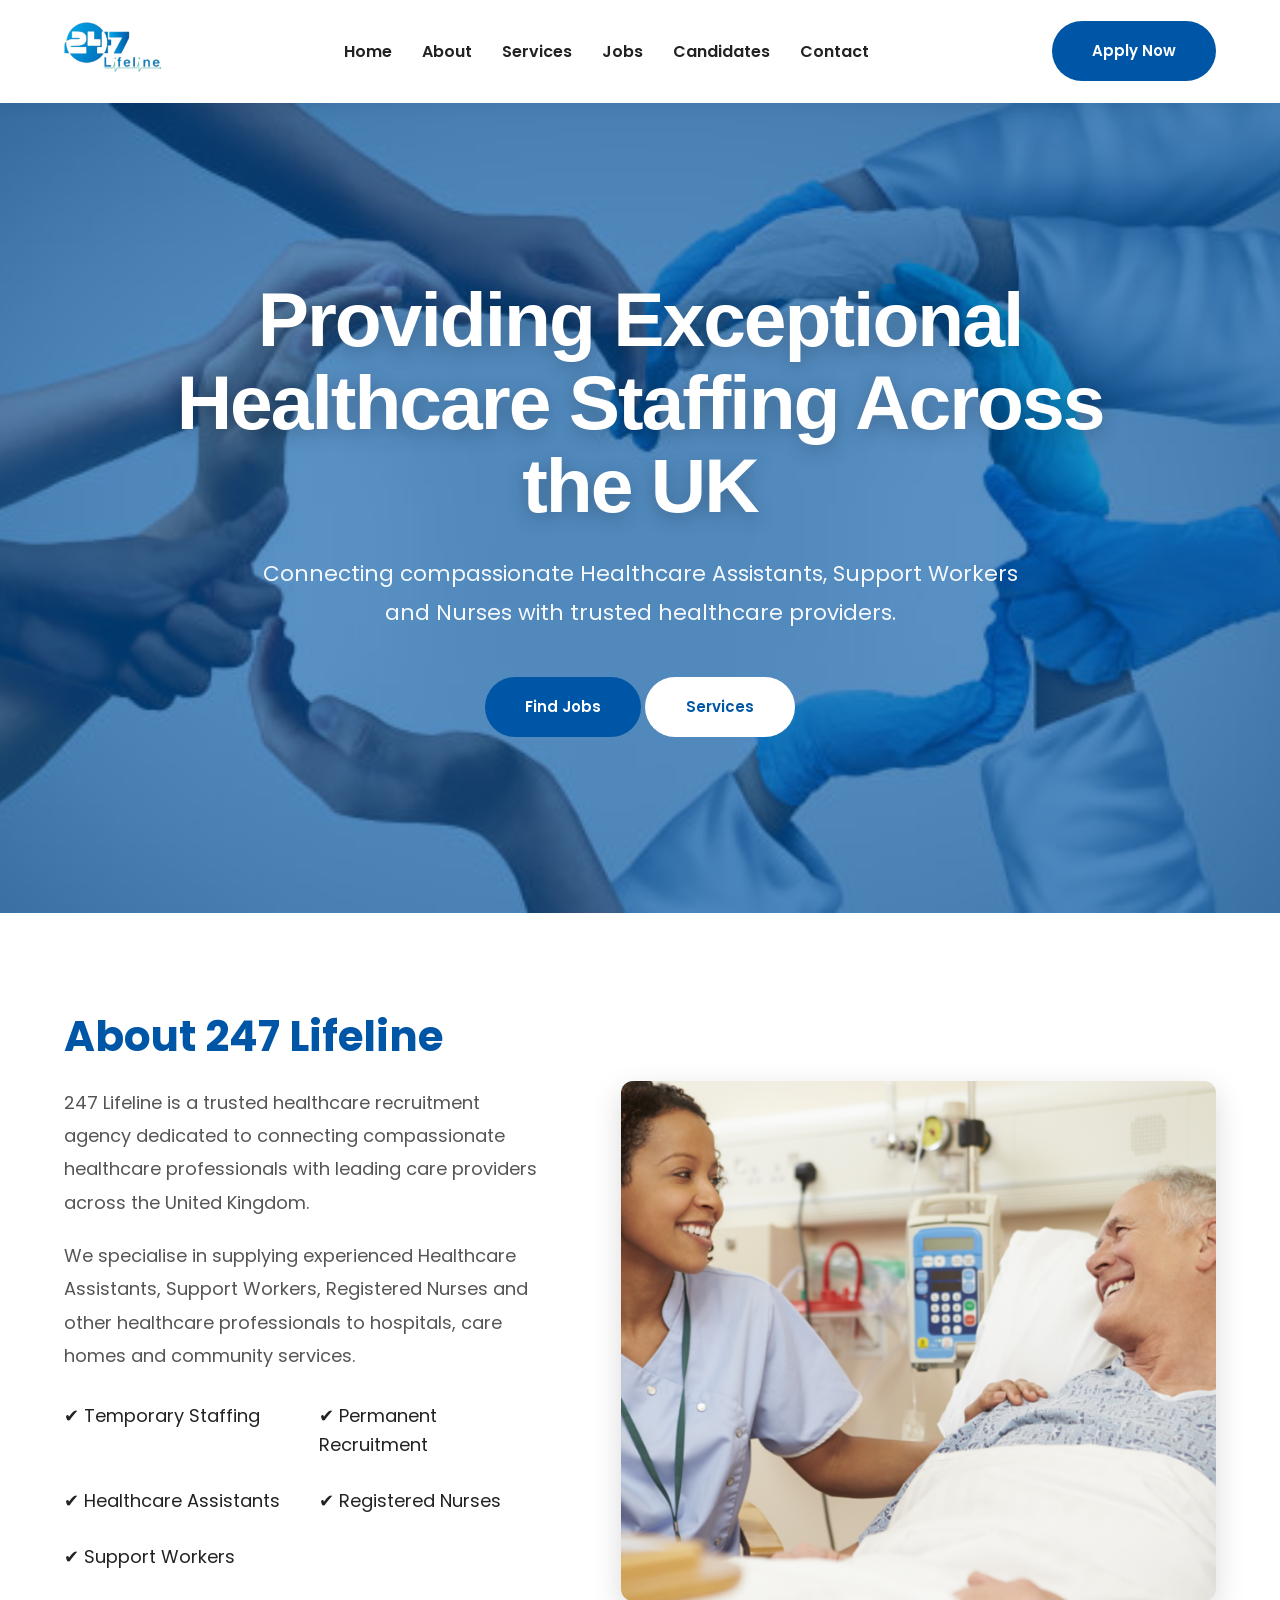
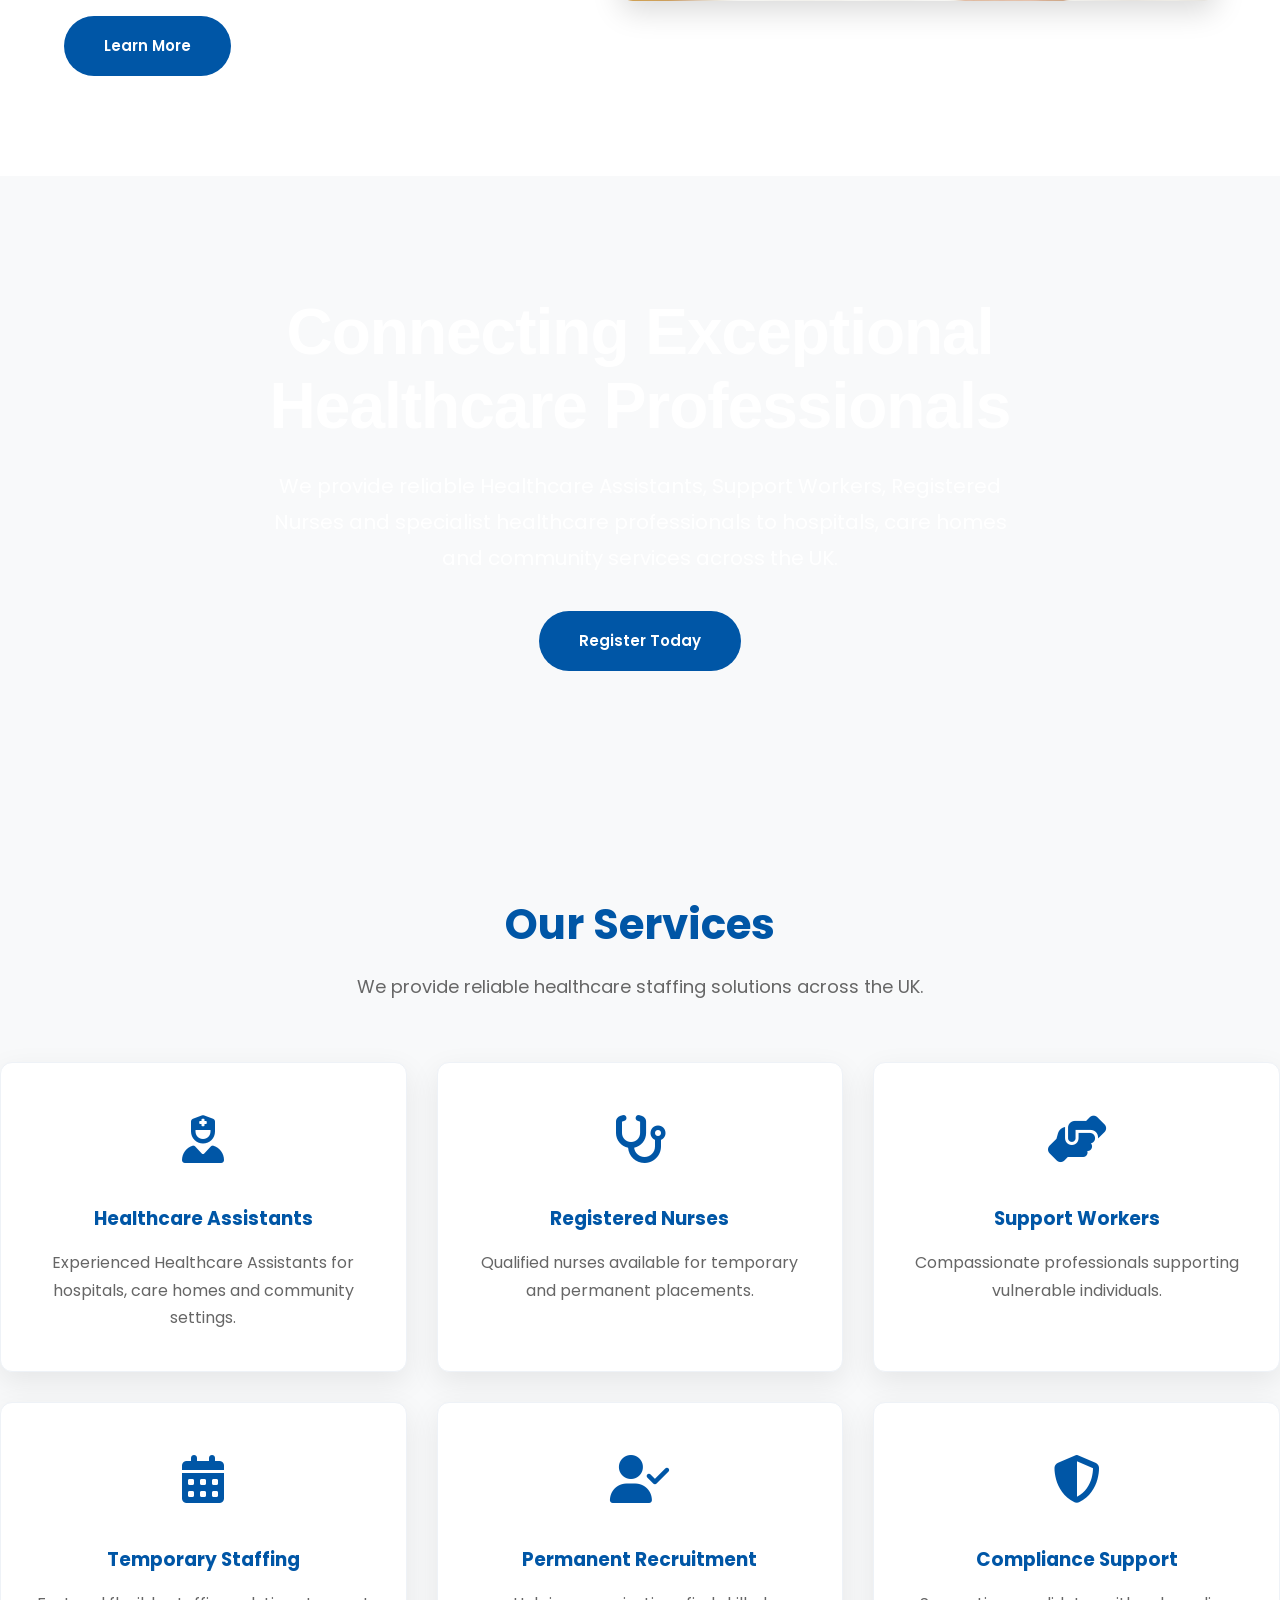
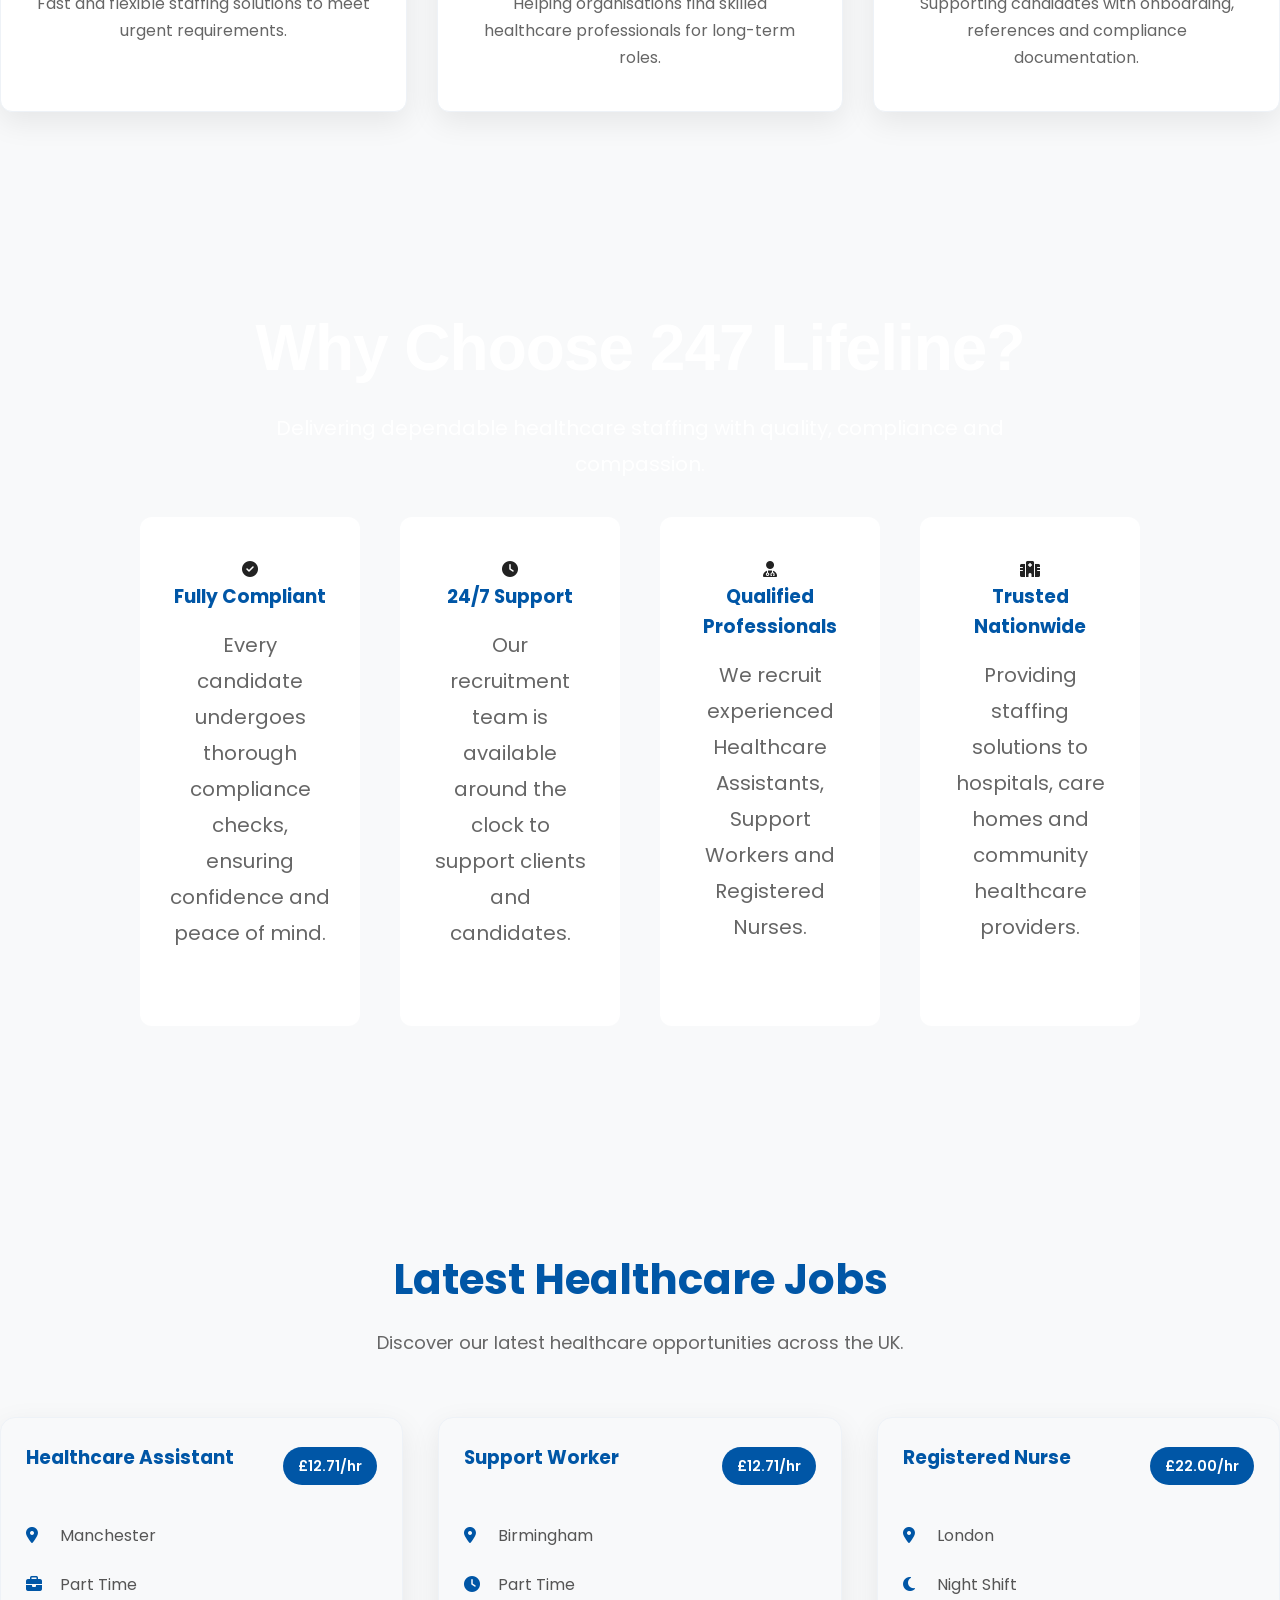
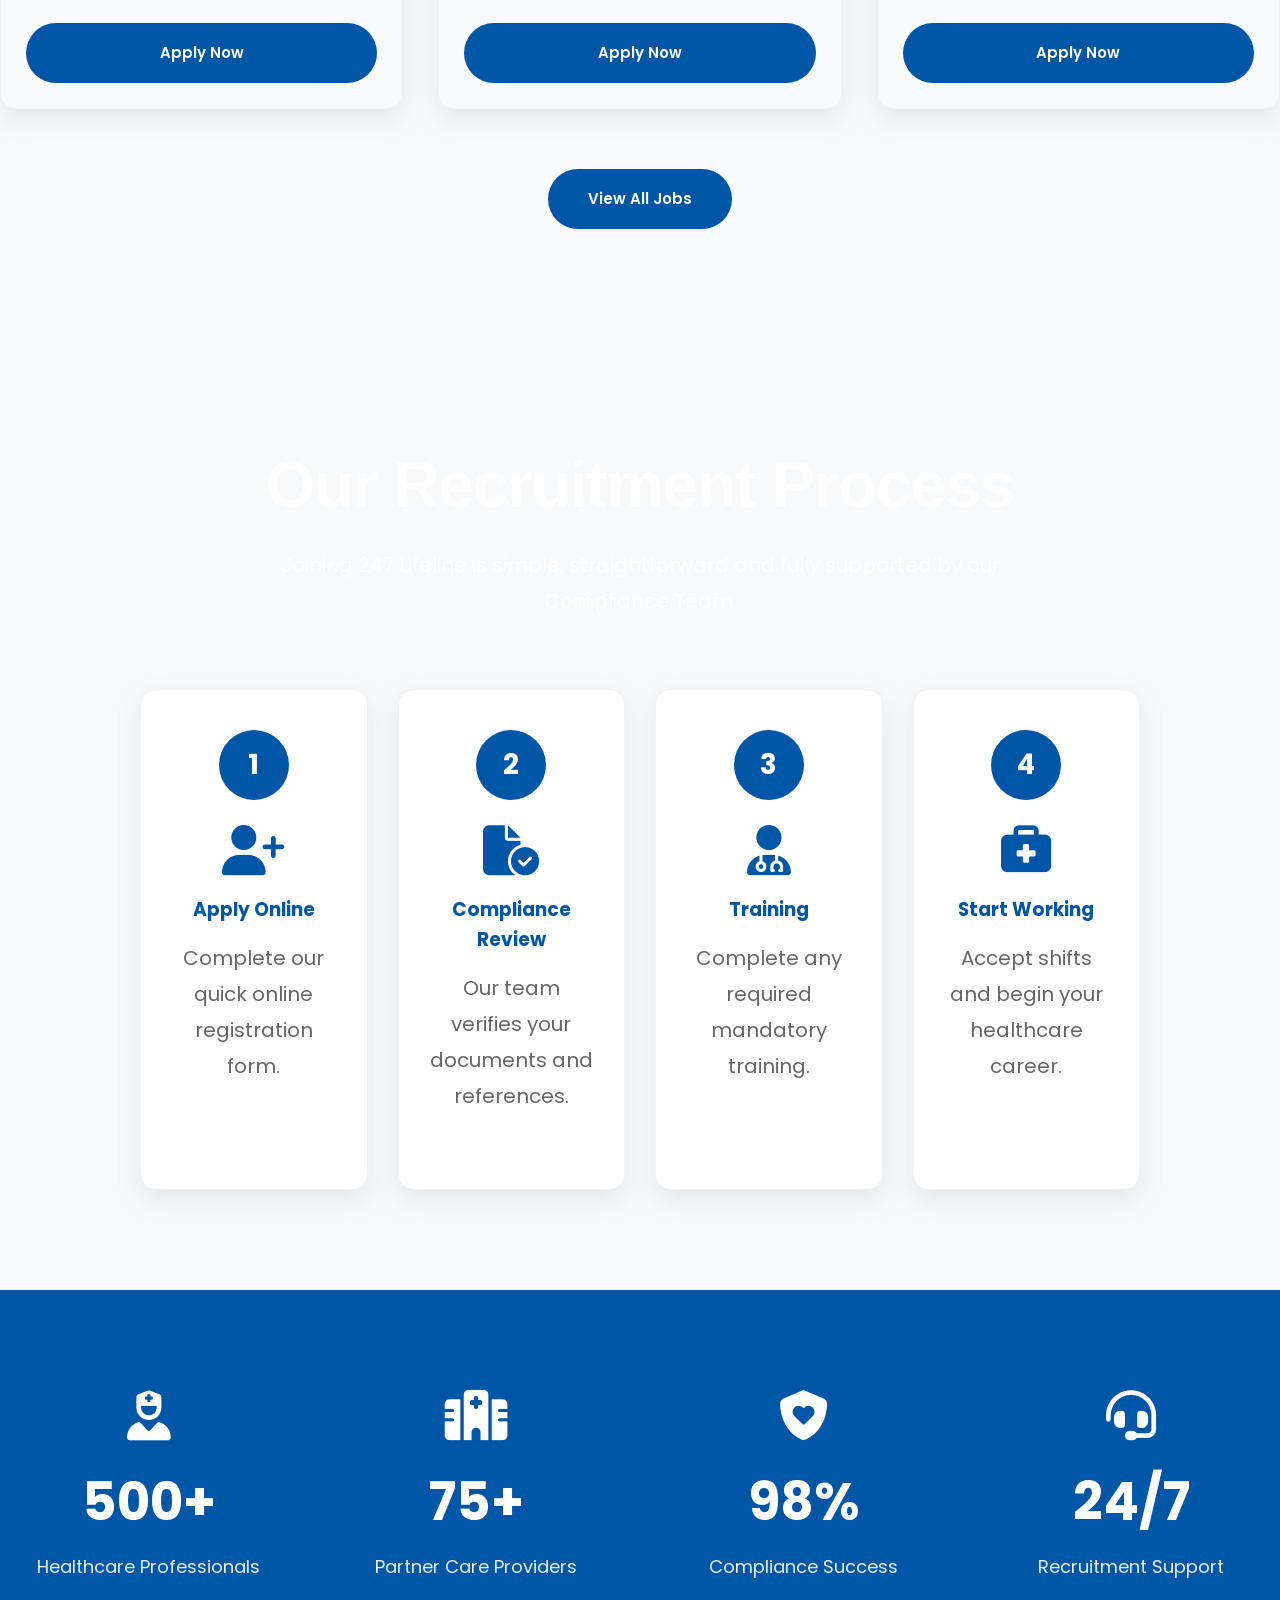
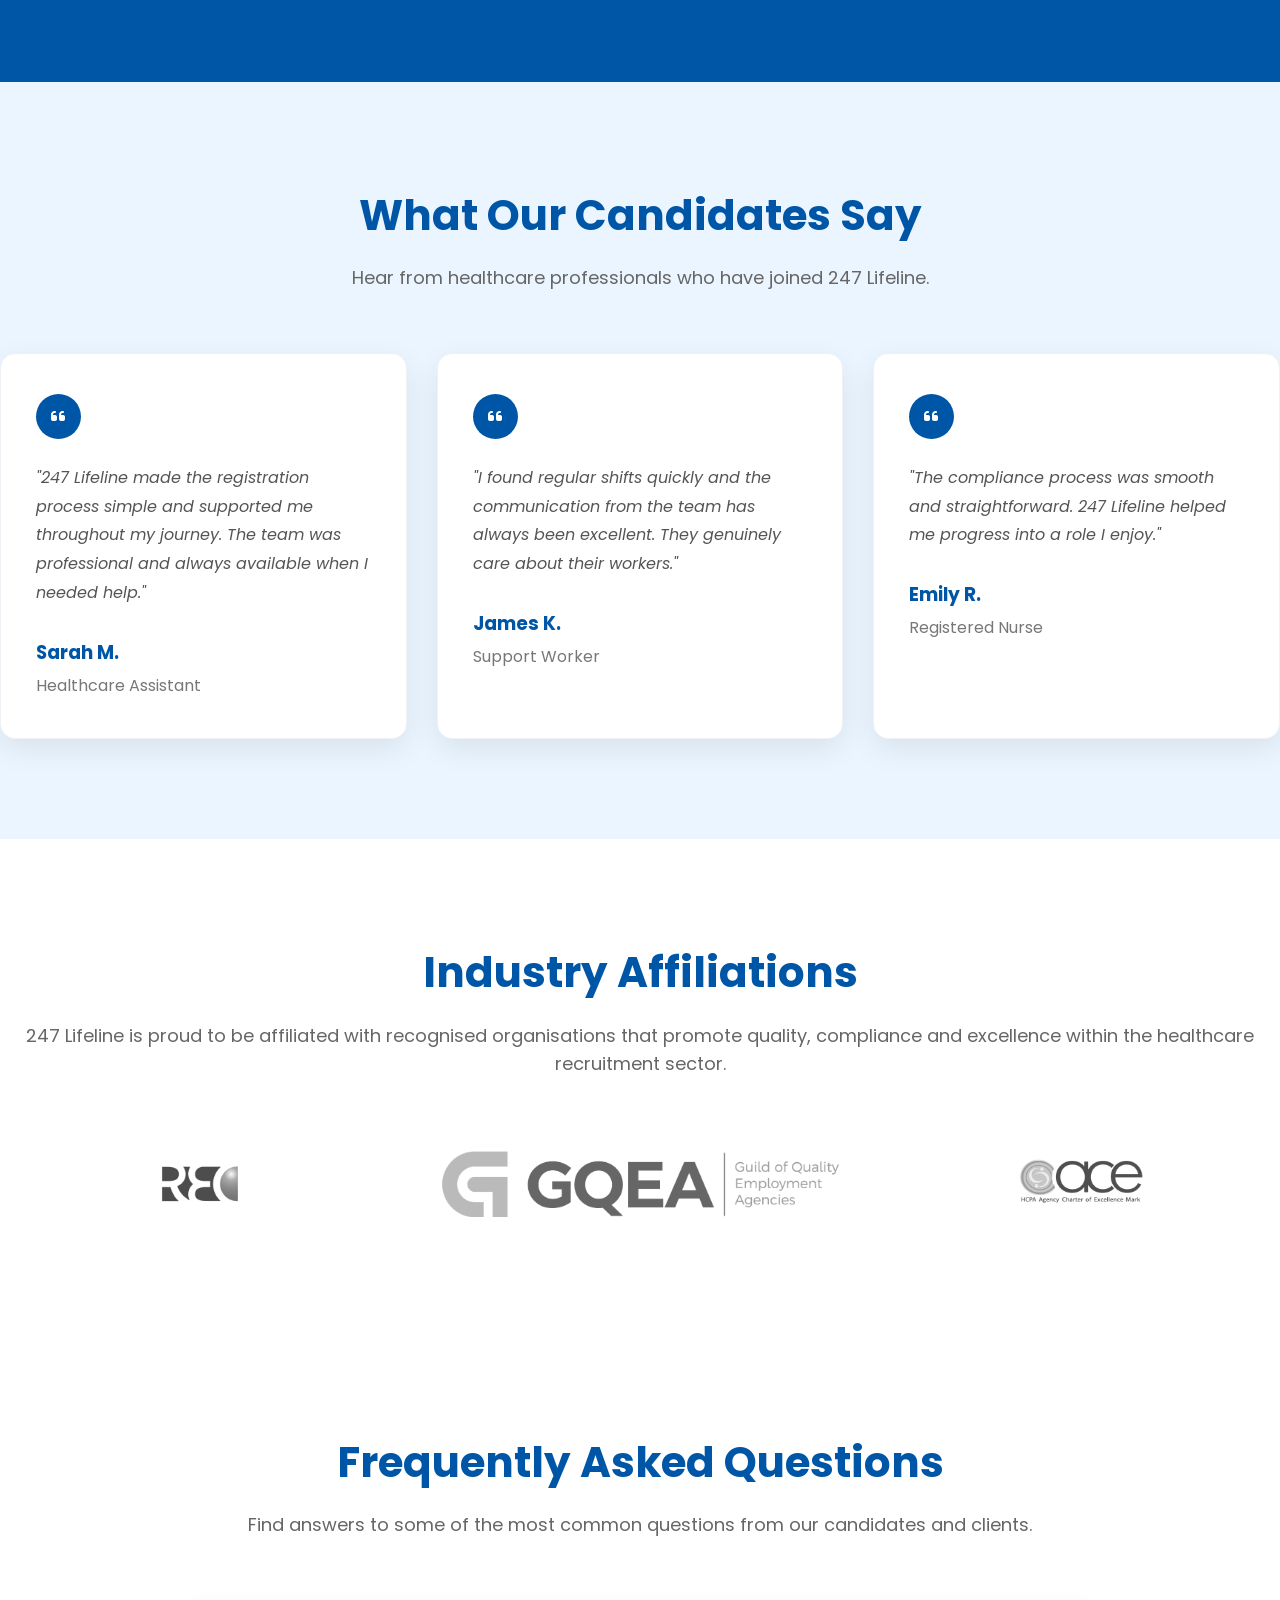
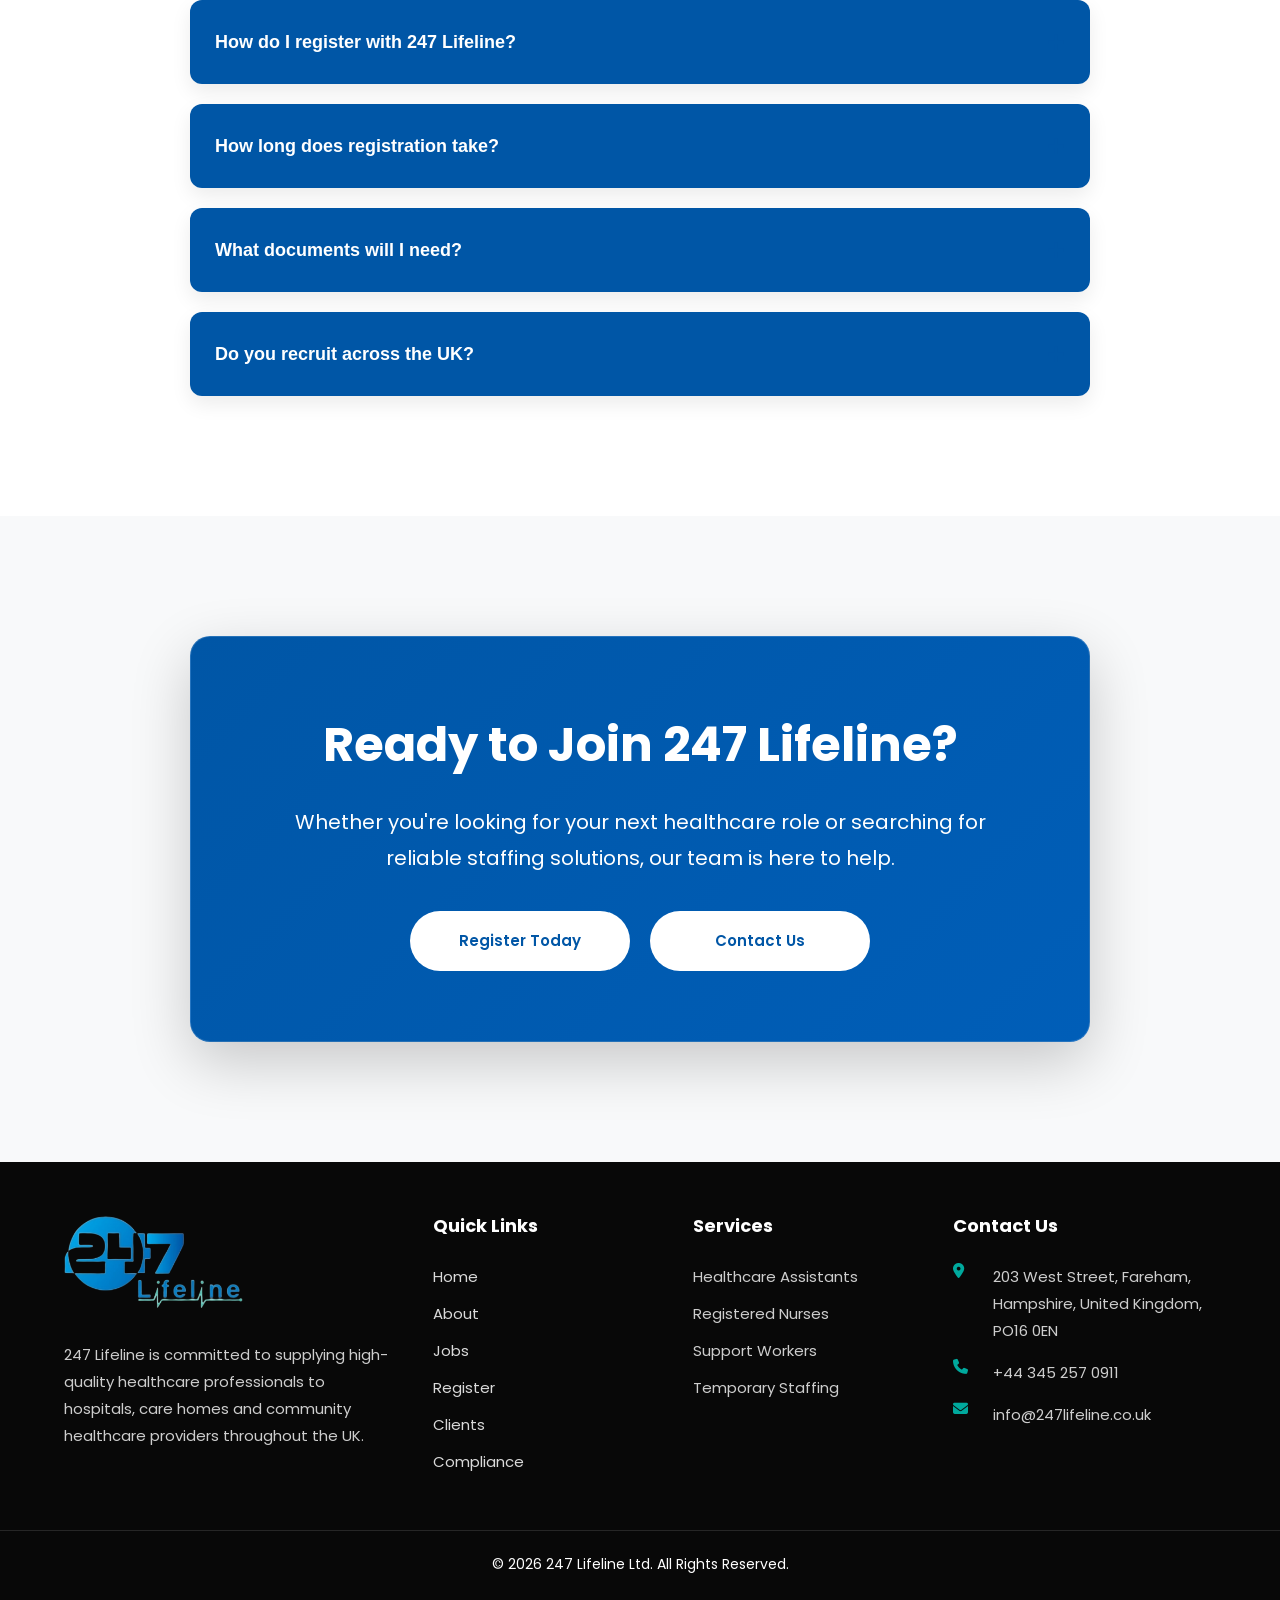
==== commit ac1a3ca0: "Fix mobile navigation menu" ====
--- a/index.html
+++ b/index.html
@@ -33,33 +33,30 @@
         <img src="Images/247 Lifeline logo.png" alt="247 Lifeline Logo">
     </a>
 </div>
-<button class="menu-toggle" id="menuToggle" aria-label="Open navigation">
+<button
+    class="menu-toggle"
+    id="menuToggle"
+    type="button"
+    aria-label="Open navigation"
+    aria-expanded="false"
+>
     <span></span>
     <span></span>
     <span></span>
 </button>
 
-<ul class="nav-links">
-
+<ul class="nav-links" id="navLinks">
     <li><a href="index.html">Home</a></li>
-
     <li><a href="about.html">About</a></li>
-
     <li><a href="services.html">Services</a></li>
-
     <li><a href="jobs.html">Jobs</a></li>
-
     <li><a href="candidate-registration.html">Candidates</a></li>
-
     <li><a href="contact.html">Contact</a></li>
-
 </ul>
 
-        <a href="candidate-registration.html" class="btn">
-
-                    Apply Now
-
-                </a>
+        <a href="candidate-registration.html" class="btn nav-apply">
+            Apply Now
+        </a>
     </nav>
     </header>
 
--- a/CSS/style.css
+++ b/CSS/style.css
@@ -2169,212 +2169,155 @@
 
     }
 
-}/* ==========================================
+}
+/* ==========================================
    MOBILE RESPONSIVE
 ========================================== */
 
 @media (max-width:768px){
 
     .hero-content h1{
-
         font-size:34px;
-
     }
 
     .hero-content p{
-
-    max-width:760px;
-
-    margin:0 auto 45px;
-
-    font-size:1.35rem;
-
-    line-height:1.8;
-
-    color:rgba(255,255,255,.95);
-
-    font-weight:400;
-
-}
+        max-width:760px;
+        margin:0 auto 45px;
+        font-size:1.35rem;
+        line-height:1.8;
+        color:rgba(255,255,255,.95);
+        font-weight:400;
+    }
 
     .hero-buttons{
-
         flex-direction:column;
-        
         display:flex;
-
         justify-content:center;
-
         gap:20px;
-
         margin-top:45px;
-
         flex-wrap:wrap;
-
-    }
+    }
+
     .hero-buttons .btn{
-
-    padding:18px 42px;
-
-    border-radius:50px;
-
-    font-size:1rem;
-
-    font-weight:600;
-
-}
+        padding:18px 42px;
+        border-radius:50px;
+        font-size:1rem;
+        font-weight:600;
+    }
 
     .btn{
-
         width:100%;
-
         text-align:center;
-
-    }
-
-    .services-grid{
-
+    }
+
+    .services-grid,
+    .why-grid,
+    .jobs-grid,
+    .stats-grid,
+    .values-grid,
+    .trust-grid,
+    .affiliation-grid,
+    .mission-grid{
         grid-template-columns:1fr;
-
-    }
-
-    .why-grid{
-
+    }
+
+    .footer-grid{
         grid-template-columns:1fr;
-
-    }
-
-    .jobs-grid{
-
+        text-align:left;
+    }
+
+    footer p{
+        justify-content:flex-start;
+    }
+
+    .social-links{
+        justify-content:flex-start;
+    }
+
+    .about-container{
         grid-template-columns:1fr;
-
-    }
-
-    .stats-grid{
-
+        gap:40px;
+    }
+
+    .about-text{
+        max-width:none;
+    }
+
+    .about-list{
         grid-template-columns:1fr;
-
-    }
-
-    .values-grid{
-
-        grid-template-columns:1fr;
-
-    }
-
-    .trust-grid{
-
-        grid-template-columns:1fr;
-
-    }
-
-    .affiliation-grid{
-
-        grid-template-columns:1fr;
-
-    }
-
-    .mission-grid{
-
-        grid-template-columns:1fr;
-
-    }
-
-.footer-grid{
-    grid-template-columns:1fr;
-    text-align:left;
-}
-
-footer p{
-    justify-content:flex-start;
-}
-
-.social-links{
-    justify-content:flex-start;
-}
-.about-container{
-    grid-template-columns:1fr;
-    gap:40px;
-}
-
-.about-text{
-    max-width:none;
-}
-
-.about-list{
-    grid-template-columns:1fr;
-}
-
-.about-image img{
-    min-height:320px;
-}
-
-#about .btn{
-    width:auto;
-}
+    }
+
+    .about-image img{
+        min-height:320px;
+    }
+
+    #about .btn{
+        width:auto;
+    }
+
+    .navbar{
+        width:90%;
+        padding:16px 0;
+        display:flex;
+        flex-direction:row;
+        justify-content:space-between;
+        align-items:center;
+        gap:15px;
+        flex-wrap:wrap;
+    }
+
+    .logo img{
+        height:48px;
+    }
+
+    .menu-toggle{
+        display:block;
+        margin-left:auto;
+    }
+
+    .nav-links{
+        display:none;
+        width:100%;
+        flex-direction:column;
+        align-items:center;
+        gap:0;
+        margin:10px 0 0;
+        padding:14px 0;
+        background:#fff;
+        border-radius:14px;
+        box-shadow:0 12px 30px rgba(0,0,0,.10);
+    }
+
+    .nav-links.active{
+        display:flex;
+    }
+
+    .nav-links li{
+        width:100%;
+    }
+
+    .nav-links a{
+        display:block;
+        width:100%;
+        padding:14px 20px;
+        text-align:center;
+    }
+
+    .nav-apply{
+        display:none;
+    }
+
+    .nav-links.active + .nav-apply{
+        display:flex;
+        width:100%;
+        margin-top:10px;
+    }
 
 }
 footer p{
     display:flex;
     align-items:flex-start;
     gap:10px;
-}
-.navbar{
-    width:90%;
-    padding:16px 0;
-    display:flex;
-    flex-direction:row;
-    justify-content:space-between;
-    align-items:center;
-    gap:15px;
-    flex-wrap:wrap;
-}
-
-.logo img{
-    height:48px;
-}
-
-.menu-toggle{
-    display:block;
-    margin-left:auto;
-}
-
-.nav-links{
-    display:none;
-    width:100%;
-    flex-direction:column;
-    align-items:center;
-    gap:0;
-    margin:10px 0 0;
-    padding:14px 0;
-    background:#fff;
-    border-radius:14px;
-    box-shadow:0 12px 30px rgba(0,0,0,.10);
-}
-
-.nav-links.active{
-    display:flex;
-}
-
-.nav-links li{
-    width:100%;
-}
-
-.nav-links a{
-    display:block;
-    width:100%;
-    padding:14px 20px;
-    text-align:center;
-}
-
-.nav-apply{
-    display:none;
-}
-
-.nav-links.active + .nav-apply{
-    display:flex;
-    width:100%;
-    margin-top:10px;
 }
 /* ==========================================
    SMALL PHONES
